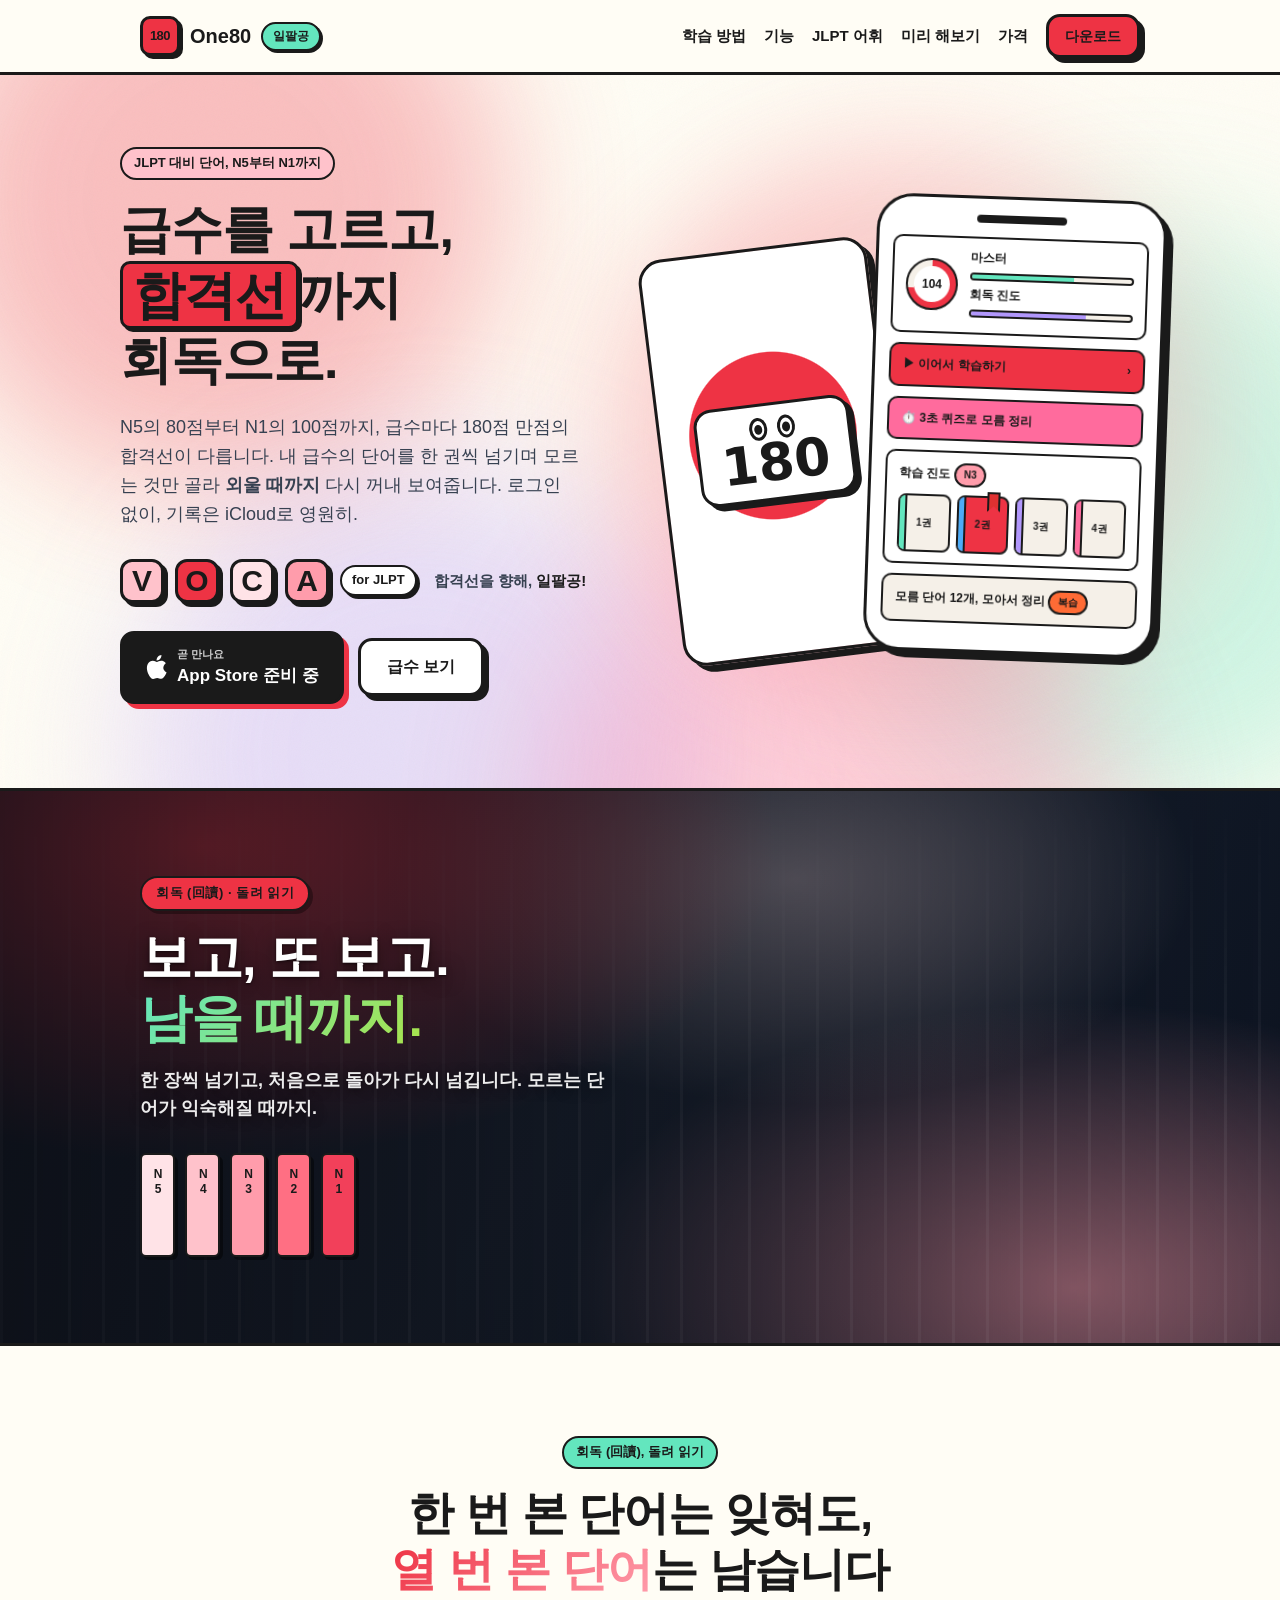
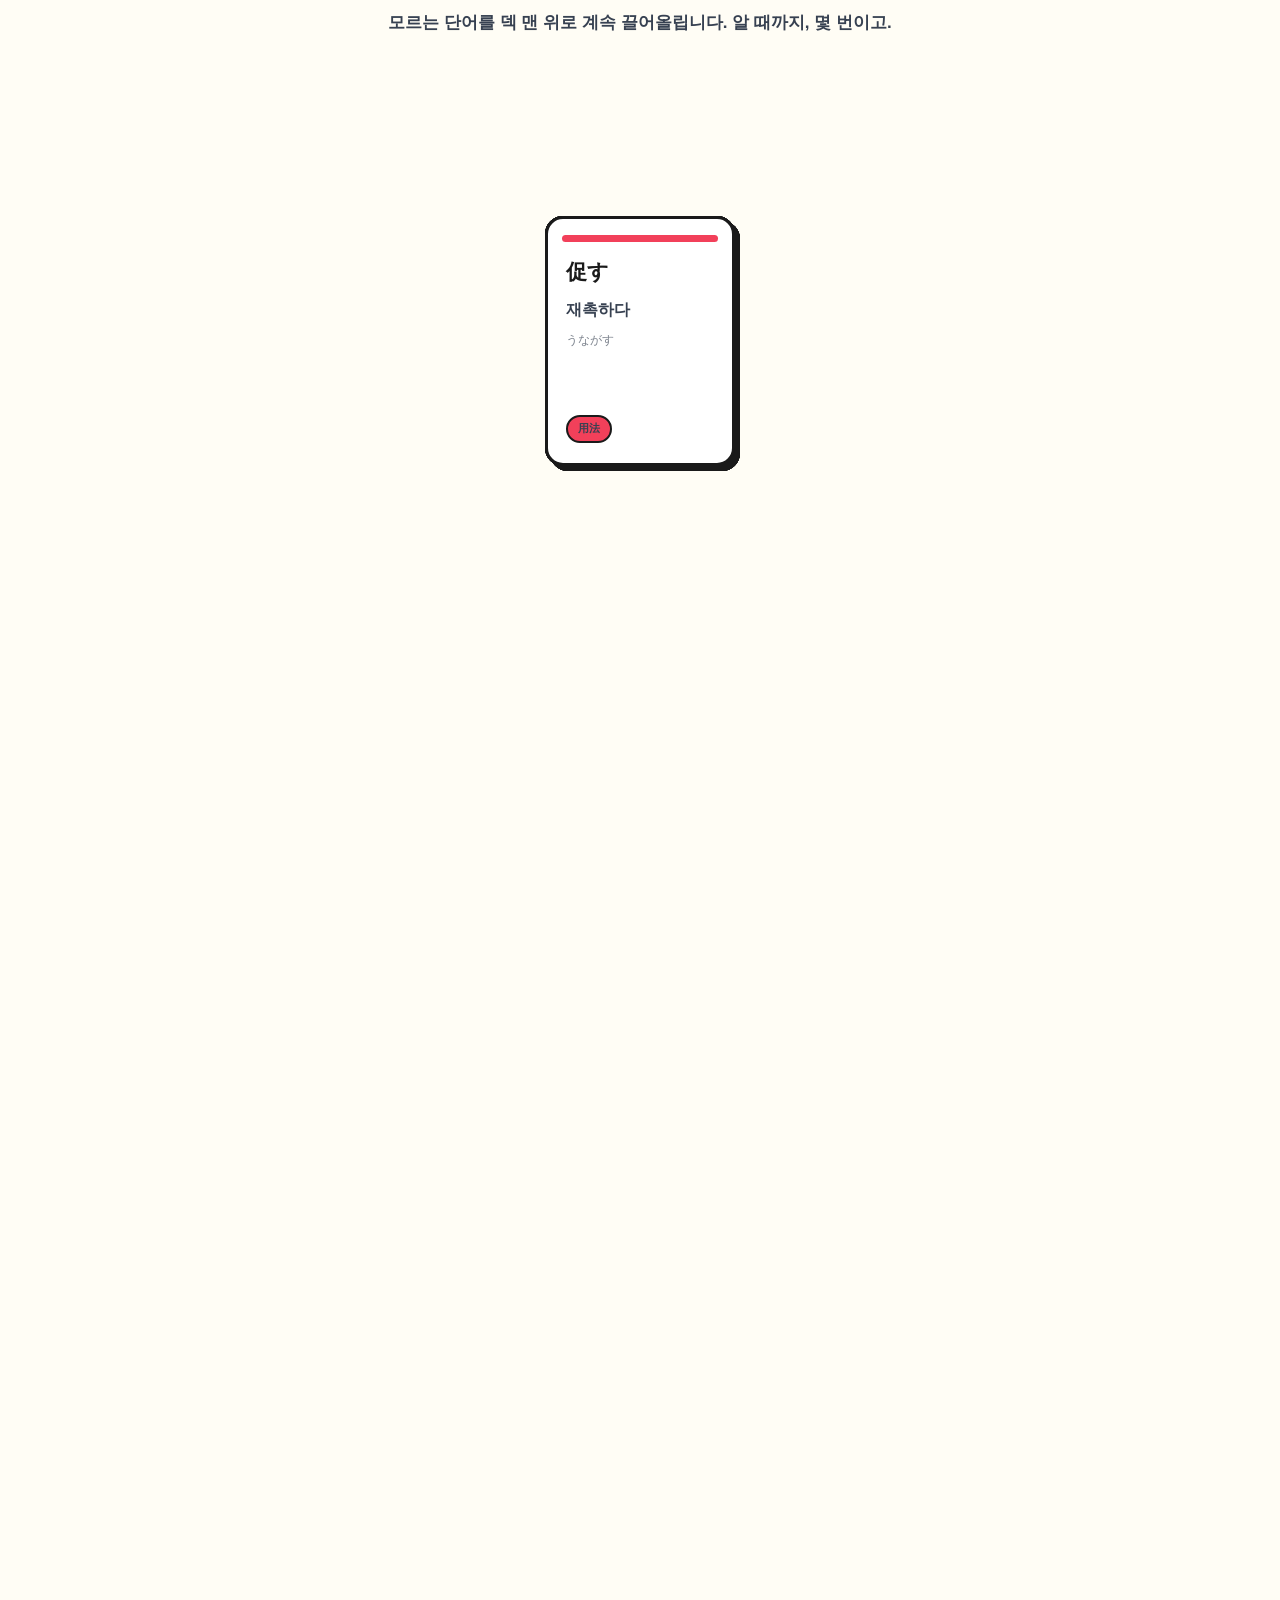
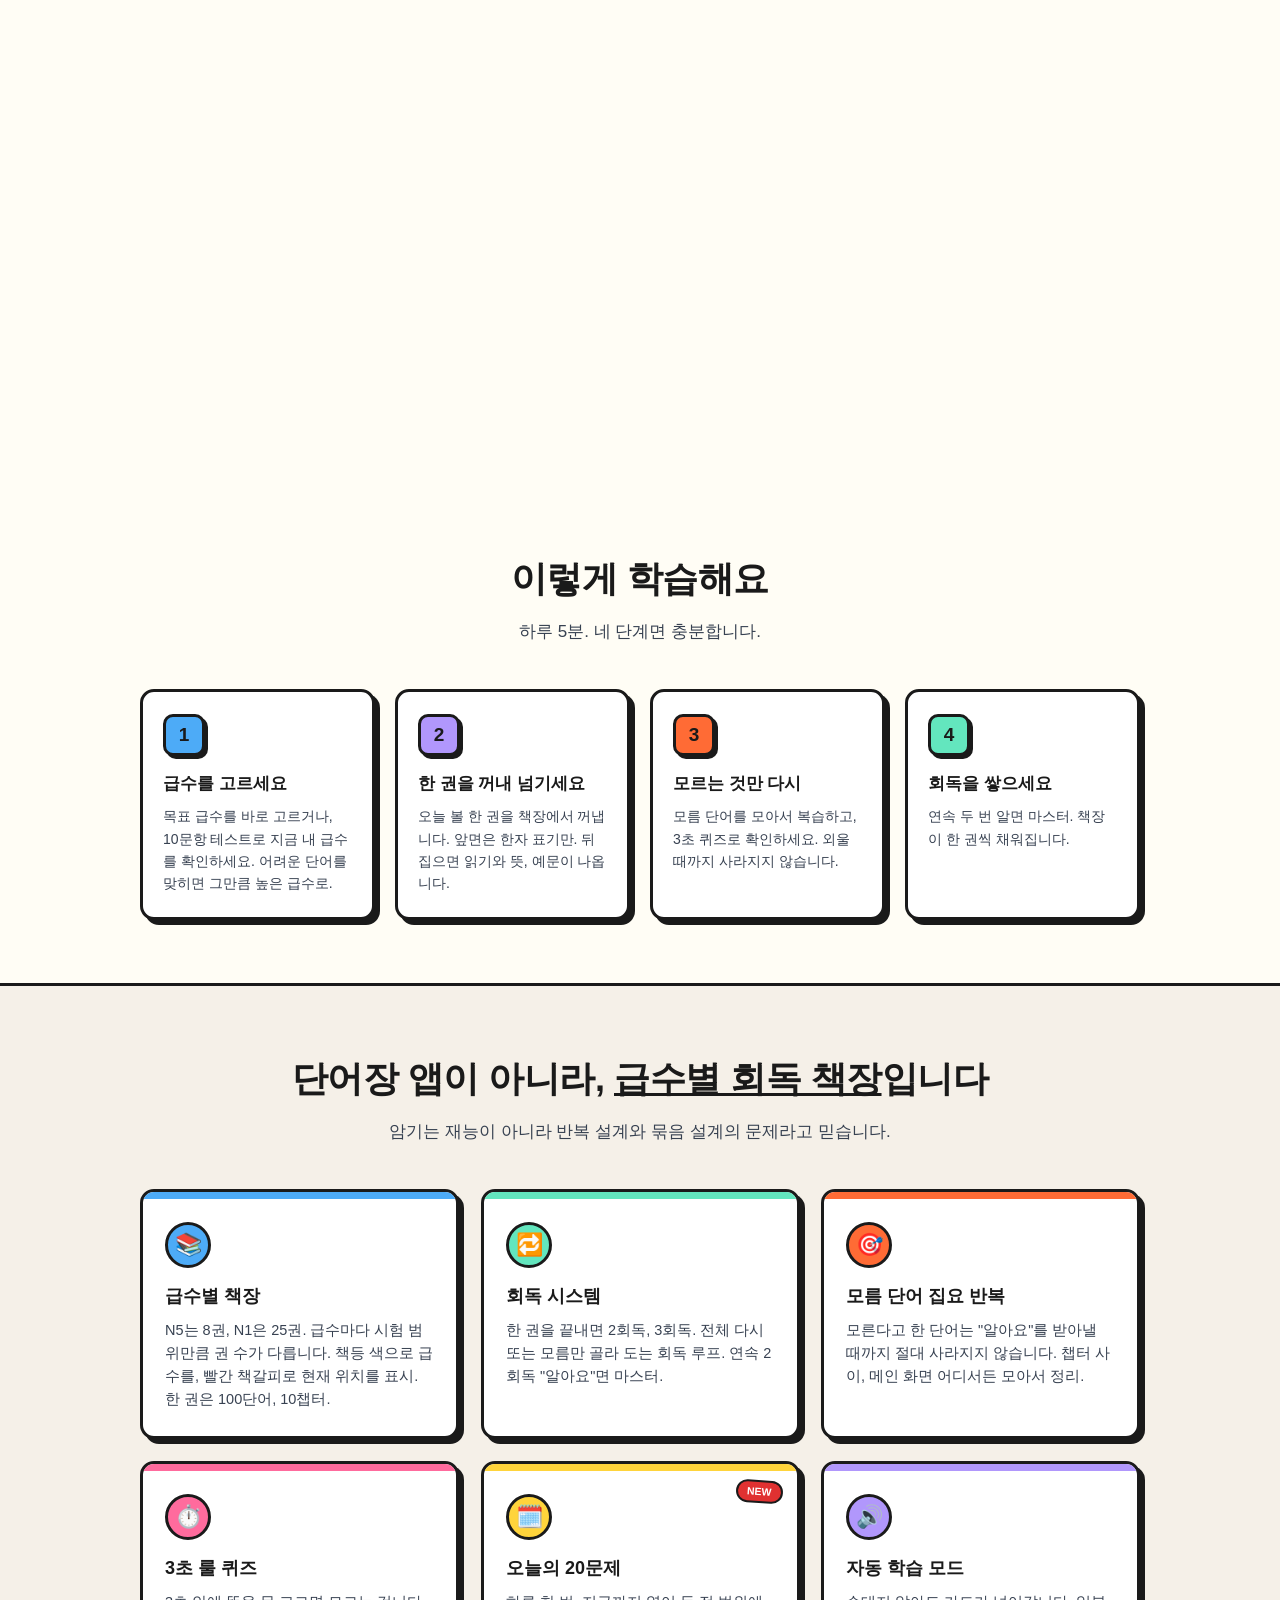
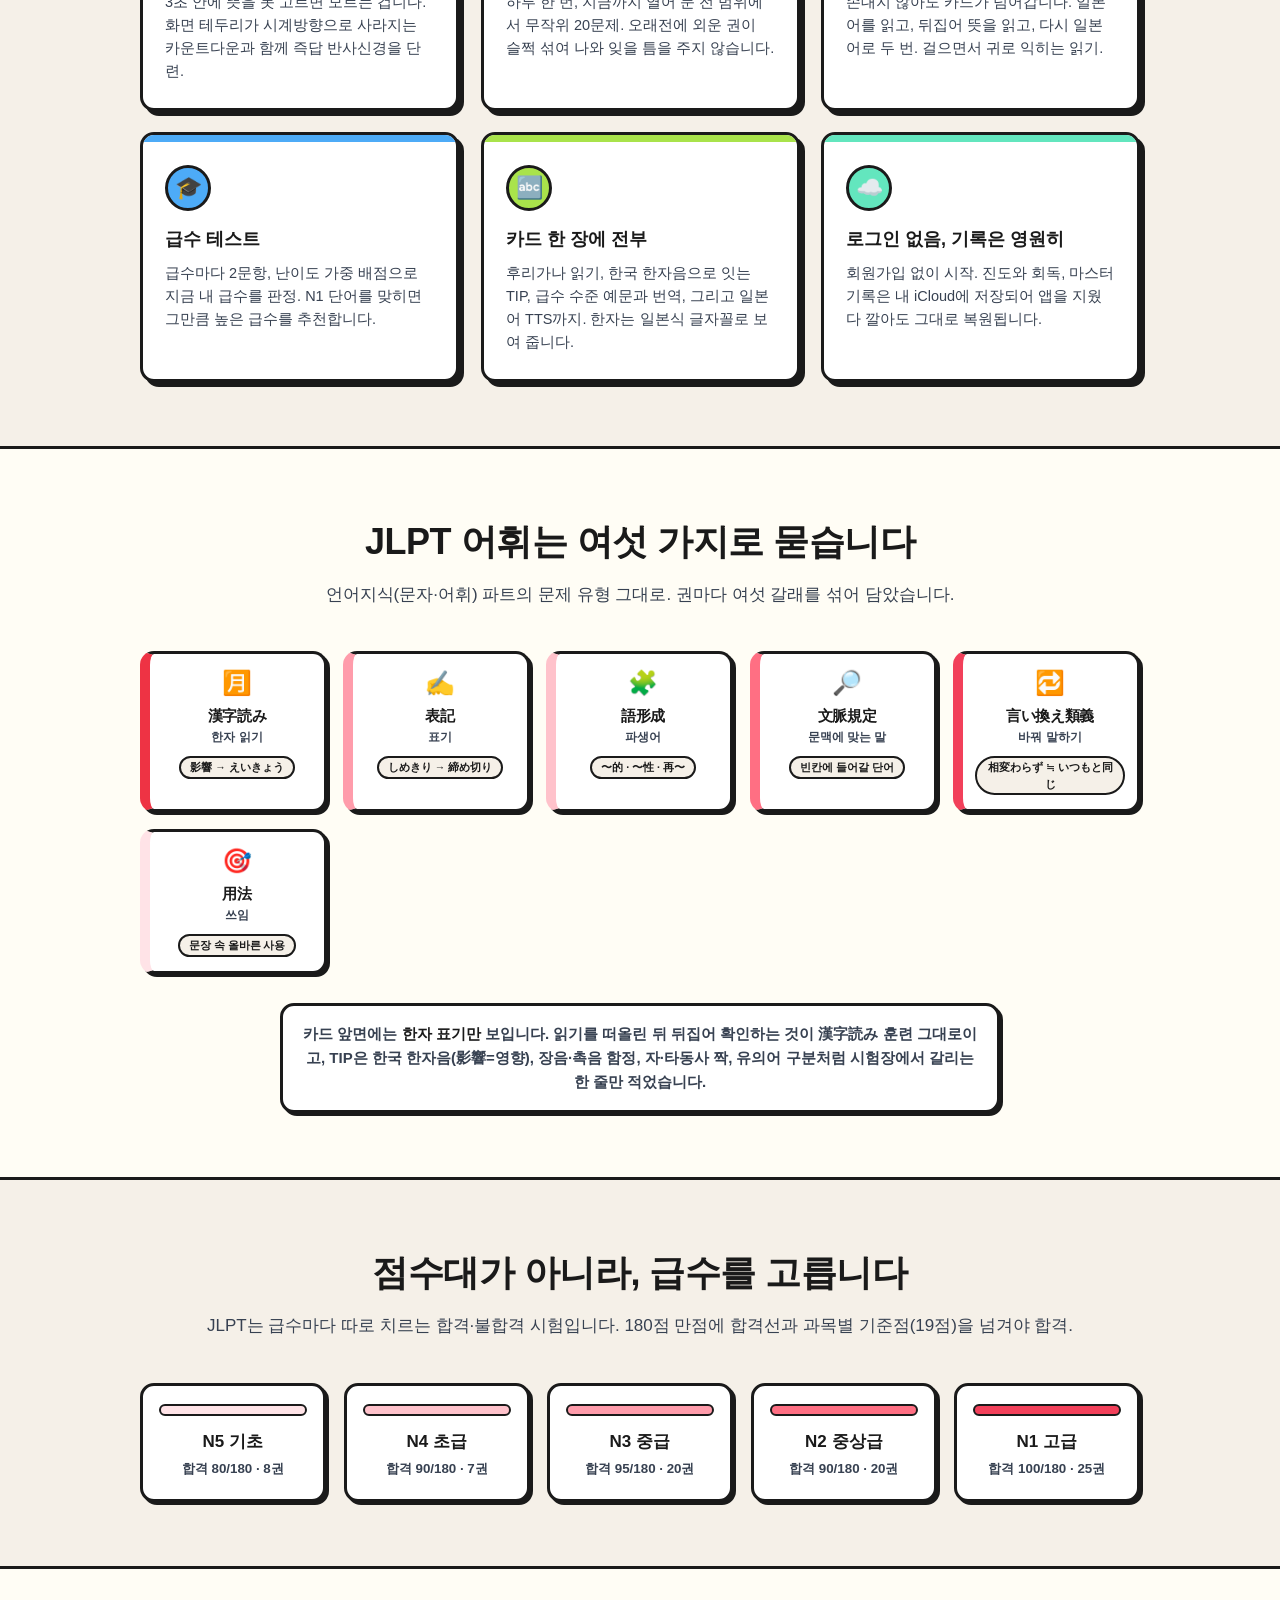
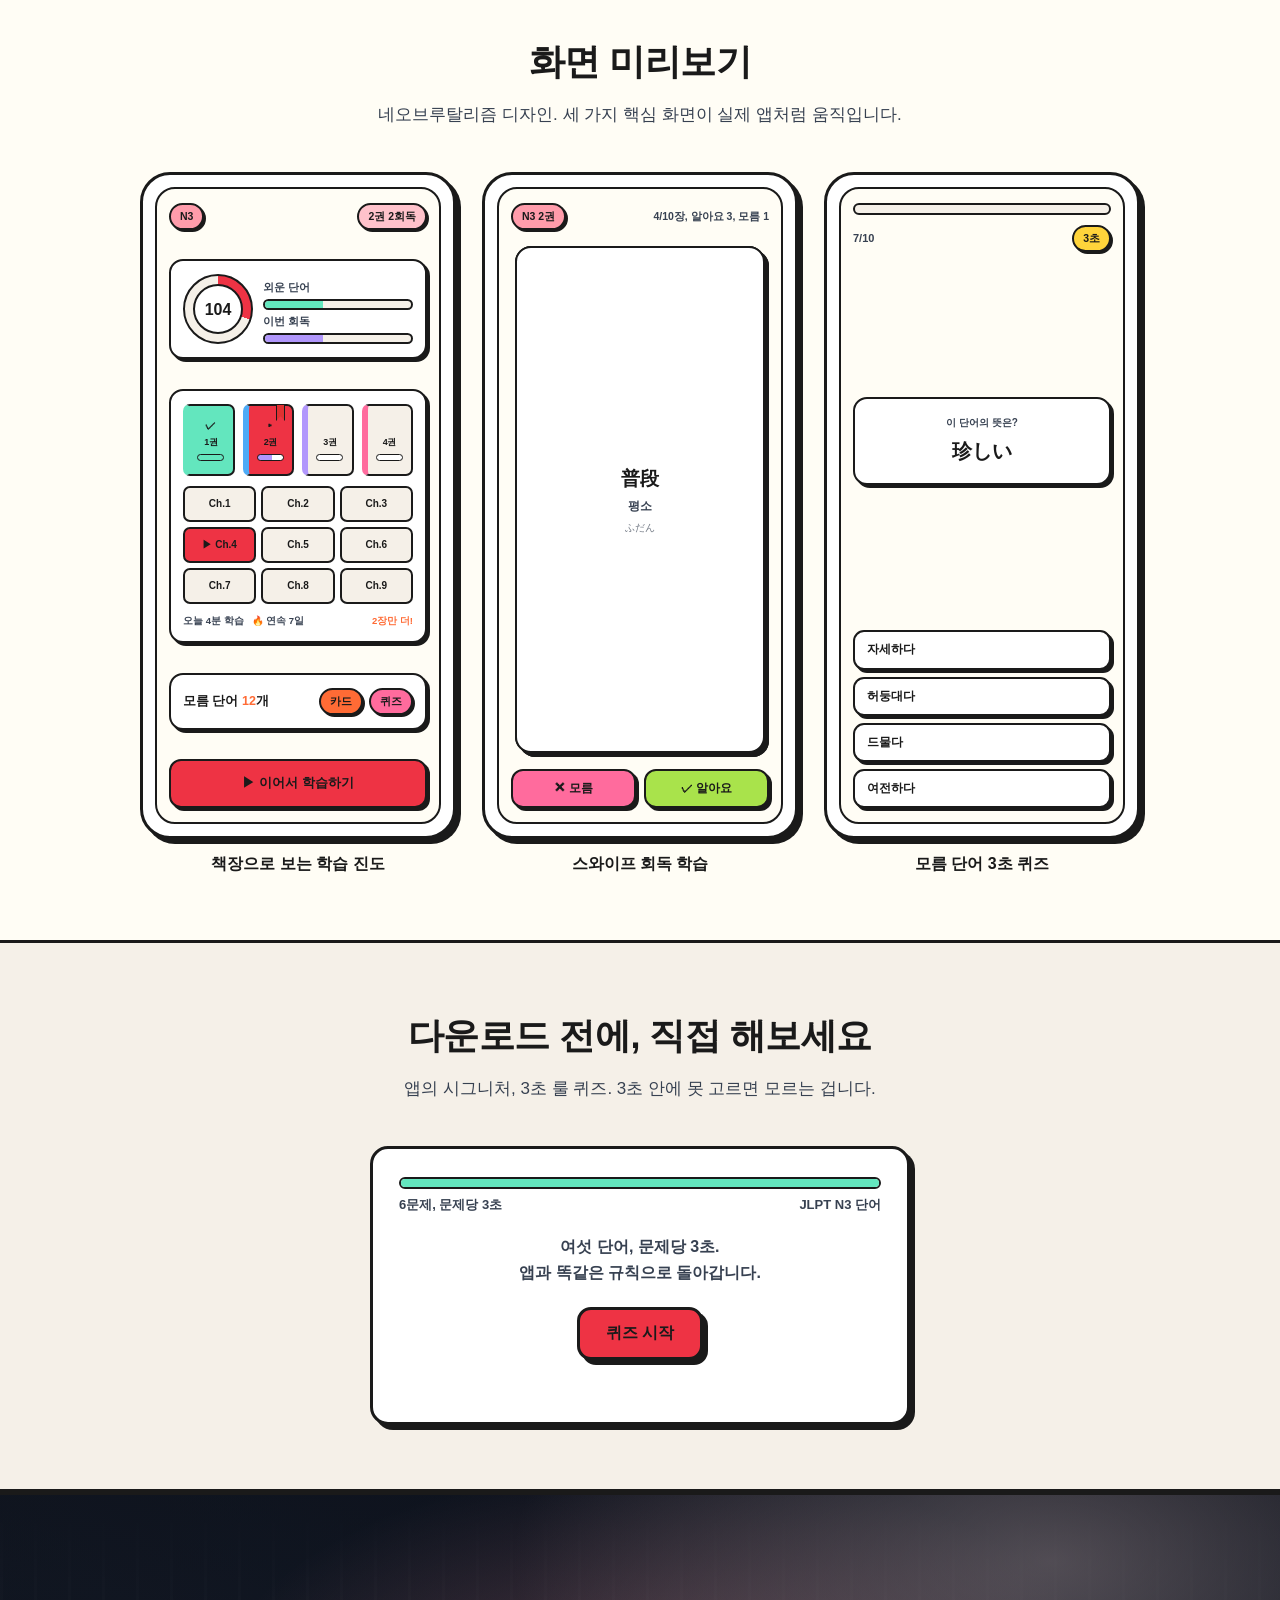
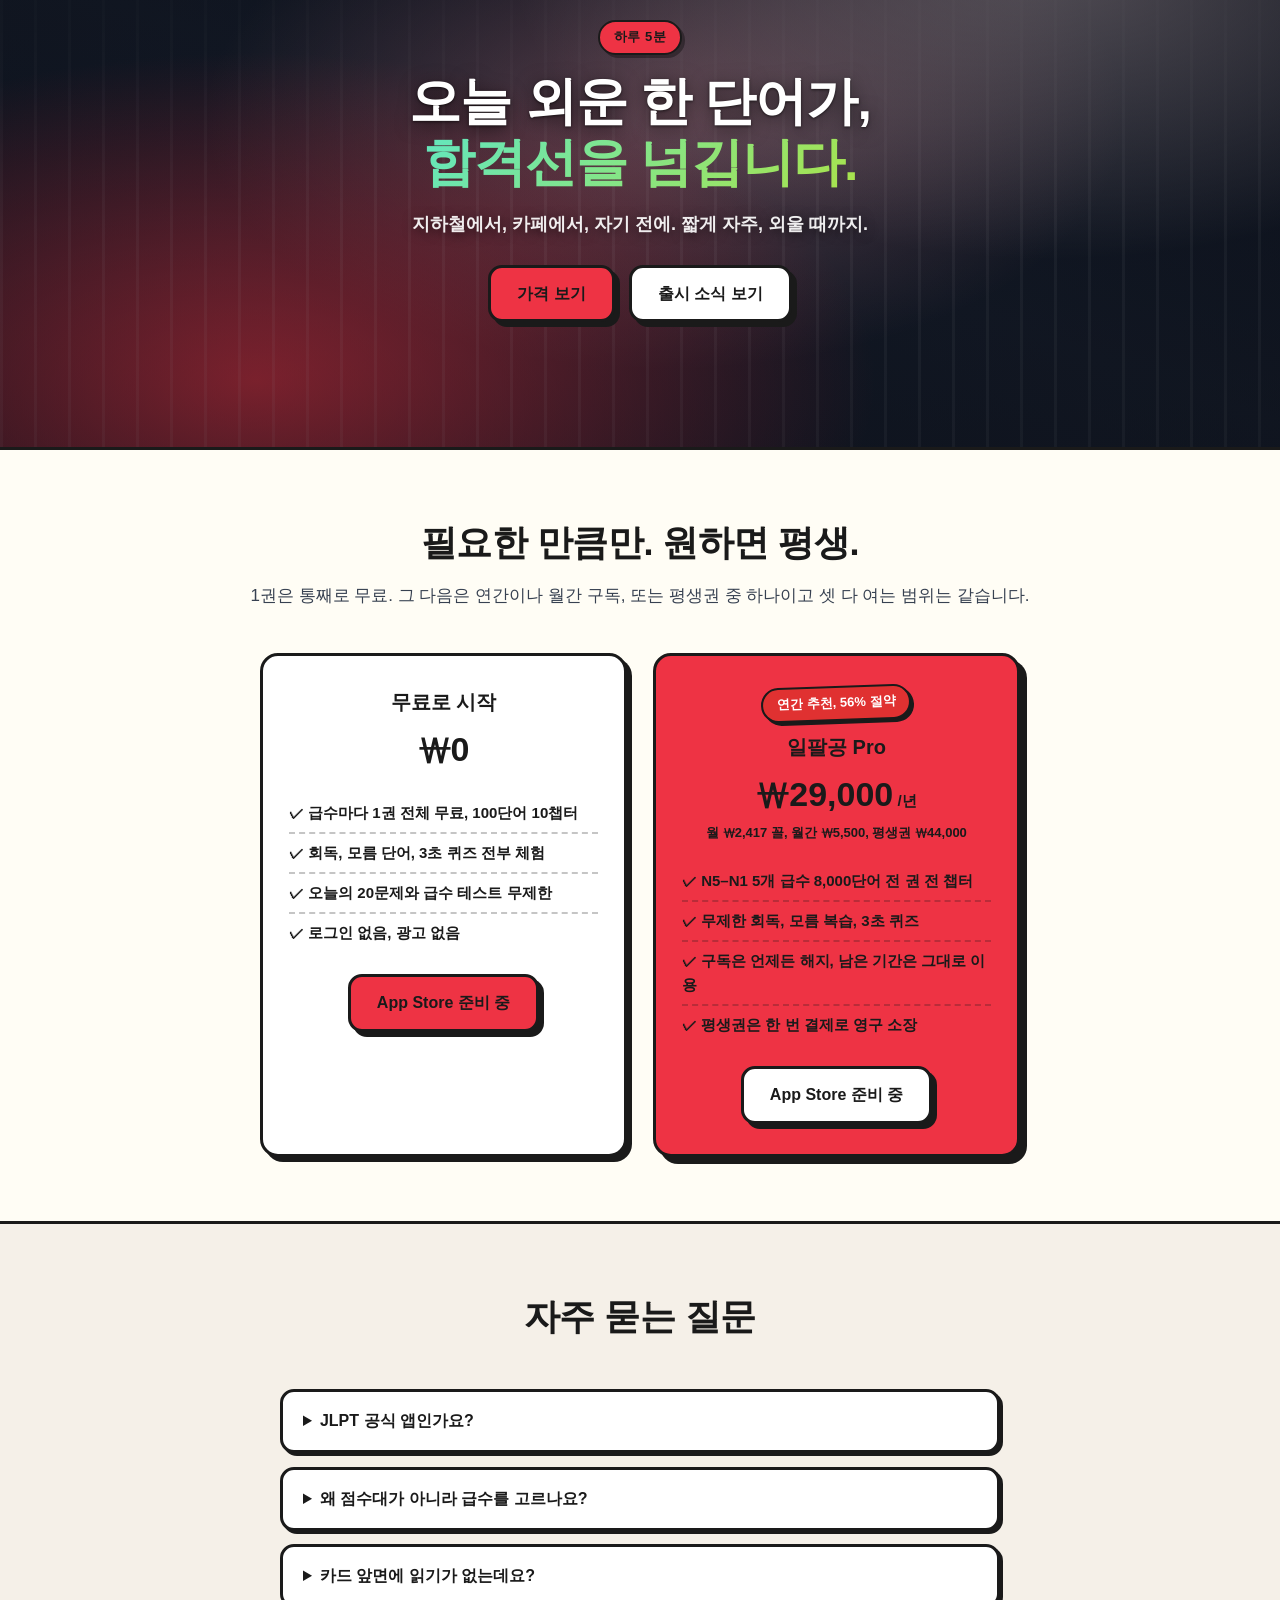
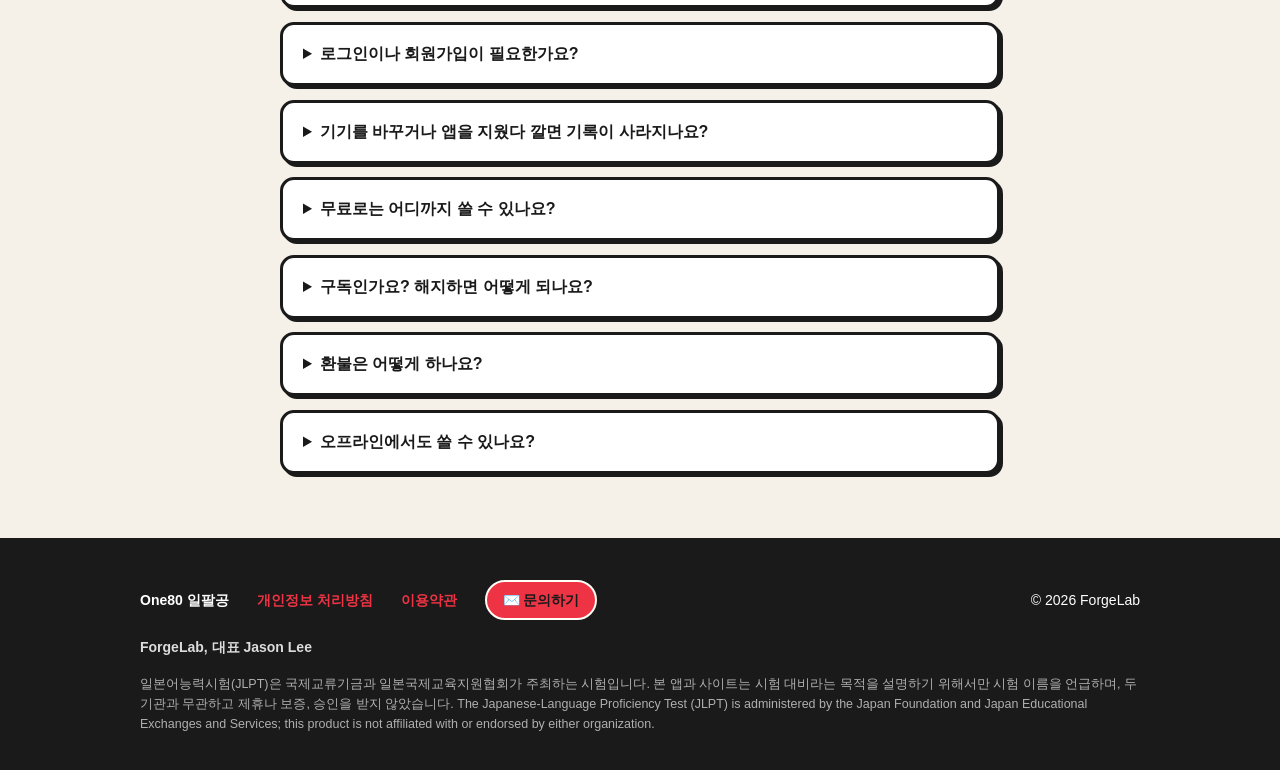
==== docs/index.html @ 7e5136dd "One80 (일팔공) content repo: JLPT N5-N1 track — config, curriculum, prompts, dummy units, site Five pas" ====
<!DOCTYPE html>
<html lang="ko">
<head>
<meta charset="UTF-8" />
<meta name="viewport" content="width=device-width, initial-scale=1.0" />
<title>One80 일팔공, 회독으로 끝내는 JLPT 단어</title>
<meta name="description" content="One80(일팔공)은 JLPT(일본어능력시험) 대비 단어 앱입니다. N5부터 N1까지 급수를 고르고, 급수마다 180점 만점의 합격선을 향해 모르는 단어만 외울 때까지 회독. 로그인 없이, 기록은 iCloud로." />
<meta property="og:title" content="One80 일팔공, 회독으로 끝내는 JLPT 단어" />
<meta property="og:description" content="JLPT N5–N1 급수별 단어 앱. 180점 만점, 합격선까지 모르는 단어만 외울 때까지 회독." />
<meta property="og:type" content="website" />
<meta property="og:url" content="https://jsonpassion.github.io/J180/" />
<link rel="canonical" href="https://jsonpassion.github.io/J180/" />
<link rel="icon" href="data:image/svg+xml,%3Csvg xmlns='http://www.w3.org/2000/svg' viewBox='0 0 64 64'%3E%3Crect x='4' y='4' width='56' height='56' rx='12' fill='%23FFFFFF' stroke='%231A1A1A' stroke-width='5'/%3E%3Ccircle cx='32' cy='32' r='16' fill='%23EE3344'/%3E%3C/svg%3E" />
<link rel="stylesheet" href="styles.css" />
</head>
<body>
<script>document.documentElement.classList.add('js');</script>

<!-- Soft drifting aurora + grain (atmosphere behind everything) -->
<div class="aurora" aria-hidden="true">
  <span class="blob b-blue"></span>
  <span class="blob b-mint"></span>
  <span class="blob b-lav"></span>
  <span class="blob b-pink"></span>
</div>
<div class="grain" aria-hidden="true"></div>

<!-- ======================= NAV ======================= -->
<nav class="nav">
  <div class="nav-inner">
    <a class="logo" href="#">
      <span class="logo-block">180</span> One80 <span class="logo-kr">일팔공</span>
    </a>
    <div class="nav-links">
      <a href="#how">학습 방법</a>
      <a href="#features">기능</a>
      <a href="#topics">JLPT 어휘</a>
      <a href="#demo">미리 해보기</a>
      <a href="#pricing">가격</a>
      <a class="nb-btn nav-cta" href="#download">다운로드</a>
    </div>
  </div>
</nav>

<!-- ======================= HERO ======================= -->
<header class="hero wrap" id="download">
  <div data-reveal="up">
    <span class="nb-tag" style="background: #FFC2CB; margin-bottom: 18px;">JLPT 대비 단어, N5부터 N1까지</span>
    <h1>급수를 고르고,<br /><span class="hl">합격선</span>까지<br />회독으로.</h1>
    <p class="sub">
      N5의 80점부터 N1의 100점까지, 급수마다 180점 만점의 합격선이 다릅니다.
      내 급수의 단어를 한 권씩 넘기며 모르는 것만 골라 <strong>외울 때까지</strong> 다시 꺼내 보여줍니다.
      로그인 없이, 기록은 iCloud로 영원히.
    </p>
    <div class="kr-brand" aria-label="VOCA for JLPT, 합격선을 향해 일팔공">
      <span class="kk" style="background: #FFC2CB;">V</span>
      <span class="kk" style="background: #EE3344;">O</span>
      <span class="kk" style="background: #FFE3E7;">C</span>
      <span class="kk" style="background: #FF9CAB;">A</span>
      <span class="kk-for">for JLPT</span>
      <span class="kr-brand-label">합격선을 향해, <strong>일팔공!</strong></span>
    </div>
    <div class="hero-ctas">
      <span class="store-badge soon" aria-label="App Store 출시 준비 중">
        <svg width="22" height="26" viewBox="0 0 22 26" fill="currentColor" aria-hidden="true"><path d="M18.3 13.8c0-3 2.5-4.5 2.6-4.6-1.4-2.1-3.6-2.4-4.4-2.4-1.9-.2-3.7 1.1-4.6 1.1-1 0-2.4-1.1-4-1.1-2 0-3.9 1.2-5 3-2.1 3.7-.5 9.1 1.5 12.1 1 1.5 2.2 3.1 3.8 3 1.5-.1 2.1-1 4-1s2.4 1 4 .9c1.7 0 2.7-1.5 3.7-3 1.2-1.7 1.6-3.4 1.7-3.5-.1 0-3.2-1.2-3.3-4.5zM15.2 4.8c.8-1 1.4-2.4 1.2-3.8-1.2.1-2.7.8-3.5 1.8-.8.9-1.5 2.3-1.3 3.7 1.4.1 2.8-.7 3.6-1.7z"/></svg>
        <span><small>곧 만나요</small><span class="big">App Store 준비 중</span></span>
      </span>
      <a class="nb-btn secondary" href="#levels">급수 보기</a>
    </div>
  </div>

  <!-- CSS-drawn app preview (출시 스크린샷 교체 전 임시 목업) -->
  <div class="hero-visual" data-reveal="zoom">
  <div class="glow" aria-hidden="true"></div>
  <div class="reel reel-slot" aria-hidden="true">
    <!-- 온보딩 영상 자리: assets/video/onboarding-loop.mp4 가 생기면 <video> 로 교체 -->
    <div class="slot-card"><b>180</b><span class="slot-eyes"><i></i><i></i></span></div>
  </div>
  <div class="phone" aria-hidden="true">
    <div class="notch"></div>
    <div class="mock-row score">
      <div class="mock-ring"><span>104</span></div>
      <div class="mock-bars">
        마스터 <div class="mock-bar"><i style="width:64%; background: var(--mint);"></i></div>
        회독 진도 <div class="mock-bar"><i style="width:72%; background: var(--lavender);"></i></div>
      </div>
    </div>
    <div class="mock-row mock-cta">▶ 이어서 학습하기 <span>›</span></div>
    <div class="mock-row" style="background: var(--pink);">⏱️ 3초 퀴즈로 모름 정리</div>
    <div class="mock-row">
      학습 진도 <span class="mock-chip" style="background: #FF9CAB;">N3</span>
      <div class="mock-books" style="margin-top:8px;">
        <div class="mock-book">1권</div>
        <div class="mock-book reading b2">2권</div>
        <div class="mock-book b3">3권</div>
        <div class="mock-book b4">4권</div>
      </div>
    </div>
    <div class="mock-row" style="background: var(--surface);">모름 단어 12개, 모아서 정리 <span class="mock-chip" style="background: var(--coral);">복습</span></div>
  </div>
  </div>
</header>

<!-- ======================= STATEMENT BAND 1 ======================= -->
<section class="cinema" id="film" aria-label="회독 브랜드 필름">
  <!-- 가로 필름 자리: assets/video/hero-fan.mp4 가 생기면 <video> 로 교체 -->
  <div class="cinema-art" aria-hidden="true"></div>
  <div class="scrim"></div>
  <div class="cinema-inner">
    <div class="cinema-copy">
      <span class="kicker">회독 (回讀) · 돌려 읽기</span>
      <h2>보고, 또 보고.<br /><span class="film-hl">남을 때까지.</span></h2>
      <p>한 장씩 넘기고, 처음으로 돌아가 다시 넘깁니다. 모르는 단어가 익숙해질 때까지.</p>
      <div class="spines" aria-hidden="true">
        <span class="spine" style="background: #FFE3E7;">N5</span>
        <span class="spine" style="background: #FFC2CB;">N4</span>
        <span class="spine" style="background: #FF9CAB;">N3</span>
        <span class="spine" style="background: #FF6F83;">N2</span>
        <span class="spine" style="background: #F2405A;">N1</span>
      </div>
    </div>
  </div>
</section>

<!-- ======================= STORY: scroll-linked card fan ======================= -->
<section class="fan" id="story">
  <div class="fan-inner">
    <div class="fan-copy">
      <span class="nb-tag" style="background: var(--mint);">회독 (回讀), 돌려 읽기</span>
      <h2>한 번 본 단어는 잊혀도,<br /><em>열 번 본 단어</em>는 남습니다</h2>
      <p>모르는 단어를 덱 맨 위로 계속 끌어올립니다. 알 때까지, 몇 번이고.</p>
    </div>
    <div class="fan-stage">
      <div class="fan-deck" id="fanDeck">
        <article class="fan-card" style="--a:-26deg; --x:-340px; --y:34px;">
          <div class="fc-strip" style="background: #FFE3E7;"></div>
          <b lang="ja">影響</b><span>영향</span><i lang="ja">えいきょう</i>
          <span class="fc-badge" style="background: #FFE3E7;">漢字読み</span>
        </article>
        <article class="fan-card" style="--a:-15deg; --x:-196px; --y:8px;">
          <div class="fc-strip" style="background: #FFC2CB;"></div>
          <b lang="ja">締め切り</b><span>마감</span><i lang="ja">しめきり</i>
          <span class="fc-badge" style="background: #FFC2CB;">表記</span>
        </article>
        <article class="fan-card" style="--a:-5deg; --x:-66px; --y:-6px;">
          <div class="fc-strip" style="background: #FF9CAB;"></div>
          <b lang="ja">相変わらず</b><span>여전히</span><i lang="ja">あいかわらず</i>
          <span class="fc-badge" style="background: #FF9CAB;">言い換え</span>
        </article>
        <article class="fan-card" style="--a:5deg; --x:66px; --y:-6px;">
          <div class="fc-strip" style="background: #FF6F83;"></div>
          <b lang="ja">壊れる</b><span>고장 나다</span><i lang="ja">こわれる</i>
          <span class="fc-badge" style="background: #FF6F83;">자·타동사</span>
        </article>
        <article class="fan-card" style="--a:15deg; --x:196px; --y:8px;">
          <div class="fc-strip" style="background: #FFC2CB;"></div>
          <b lang="ja">慌てる</b><span>허둥대다</span><i lang="ja">あわてる</i>
          <span class="fc-badge" style="background: #FFC2CB;">文脈規定</span>
        </article>
        <article class="fan-card" style="--a:26deg; --x:340px; --y:34px;">
          <div class="fc-strip" style="background: #F2405A;"></div>
          <b lang="ja">促す</b><span>재촉하다</span><i lang="ja">うながす</i>
          <span class="fc-badge" style="background: #F2405A;">用法</span>
        </article>
      </div>
    </div>
  </div>
</section>

<!-- ======================= HOW IT WORKS ======================= -->
<section id="how">
  <div class="wrap">
    <div class="sec-head">
      <h2>이렇게 학습해요</h2>
      <p>하루 5분. 네 단계면 충분합니다.</p>
    </div>
    <div class="steps">
      <div class="step">
        <div class="step-num" style="background: var(--blue);">1</div>
        <h3>급수를 고르세요</h3>
        <p>목표 급수를 바로 고르거나, 10문항 테스트로 지금 내 급수를 확인하세요. 어려운 단어를 맞히면 그만큼 높은 급수로.</p>
      </div>
      <div class="step">
        <div class="step-num" style="background: var(--lavender);">2</div>
        <h3>한 권을 꺼내 넘기세요</h3>
        <p>오늘 볼 한 권을 책장에서 꺼냅니다. 앞면은 한자 표기만. 뒤집으면 읽기와 뜻, 예문이 나옵니다.</p>
      </div>
      <div class="step">
        <div class="step-num" style="background: var(--coral);">3</div>
        <h3>모르는 것만 다시</h3>
        <p>모름 단어를 모아서 복습하고, 3초 퀴즈로 확인하세요. 외울 때까지 사라지지 않습니다.</p>
      </div>
      <div class="step">
        <div class="step-num" style="background: var(--mint);">4</div>
        <h3>회독을 쌓으세요</h3>
        <p>연속 두 번 알면 마스터. 책장이 한 권씩 채워집니다.</p>
      </div>
    </div>
  </div>
</section>

<!-- ======================= FEATURES ======================= -->
<section id="features" class="alt">
  <div class="wrap">
    <div class="sec-head">
      <h2>단어장 앱이 아니라, <u>급수별 회독 책장</u>입니다</h2>
      <p>암기는 재능이 아니라 반복 설계와 묶음 설계의 문제라고 믿습니다.</p>
    </div>
    <div class="grid">
      <div class="feature">
        <div class="strip" style="background: var(--blue);"></div>
        <div class="icon" style="background: var(--blue);">📚</div>
        <h3>급수별 책장</h3>
        <p>N5는 8권, N1은 25권. 급수마다 시험 범위만큼 권 수가 다릅니다. 책등 색으로 급수를, 빨간 책갈피로 현재 위치를 표시. 한 권은 100단어, 10챕터.</p>
      </div>
      <div class="feature">
        <div class="strip" style="background: var(--mint);"></div>
        <div class="icon" style="background: var(--mint);">🔁</div>
        <h3>회독 시스템</h3>
        <p>한 권을 끝내면 2회독, 3회독. 전체 다시 또는 모름만 골라 도는 회독 루프. 연속 2회독 "알아요"면 마스터.</p>
      </div>
      <div class="feature">
        <div class="strip" style="background: var(--coral);"></div>
        <div class="icon" style="background: var(--coral);">🎯</div>
        <h3>모름 단어 집요 반복</h3>
        <p>모른다고 한 단어는 "알아요"를 받아낼 때까지 절대 사라지지 않습니다. 챕터 사이, 메인 화면 어디서든 모아서 정리.</p>
      </div>
      <div class="feature">
        <div class="strip" style="background: var(--pink);"></div>
        <div class="icon" style="background: var(--pink);">⏱️</div>
        <h3>3초 룰 퀴즈</h3>
        <p>3초 안에 뜻을 못 고르면 모르는 겁니다. 화면 테두리가 시계방향으로 사라지는 카운트다운과 함께 즉답 반사신경을 단련.</p>
      </div>
      <div class="feature">
        <span class="new-flag">NEW</span>
        <div class="strip" style="background: var(--yellow);"></div>
        <div class="icon" style="background: var(--yellow);">🗓️</div>
        <h3>오늘의 20문제</h3>
        <p>하루 한 번, 지금까지 열어 둔 전 범위에서 무작위 20문제. 오래전에 외운 권이 슬쩍 섞여 나와 잊을 틈을 주지 않습니다.</p>
      </div>
      <div class="feature">
        <div class="strip" style="background: var(--lavender);"></div>
        <div class="icon" style="background: var(--lavender);">🔊</div>
        <h3>자동 학습 모드</h3>
        <p>손대지 않아도 카드가 넘어갑니다. 일본어를 읽고, 뒤집어 뜻을 읽고, 다시 일본어로 두 번. 걸으면서 귀로 익히는 읽기.</p>
      </div>
      <div class="feature">
        <div class="strip" style="background: var(--blue);"></div>
        <div class="icon" style="background: var(--blue);">🎓</div>
        <h3>급수 테스트</h3>
        <p>급수마다 2문항, 난이도 가중 배점으로 지금 내 급수를 판정. N1 단어를 맞히면 그만큼 높은 급수를 추천합니다.</p>
      </div>
      <div class="feature">
        <div class="strip" style="background: var(--lime);"></div>
        <div class="icon" style="background: var(--lime);">🔤</div>
        <h3>카드 한 장에 전부</h3>
        <p>후리가나 읽기, 한국 한자음으로 잇는 TIP, 급수 수준 예문과 번역, 그리고 일본어 TTS까지. 한자는 일본식 글자꼴로 보여 줍니다.</p>
      </div>
      <div class="feature">
        <div class="strip" style="background: var(--mint);"></div>
        <div class="icon" style="background: var(--mint);">☁️</div>
        <h3>로그인 없음, 기록은 영원히</h3>
        <p>회원가입 없이 시작. 진도와 회독, 마스터 기록은 내 iCloud에 저장되어 앱을 지웠다 깔아도 그대로 복원됩니다.</p>
      </div>
    </div>
  </div>
</section>

<!-- ======================= TOPIC SHELF ======================= -->
<section id="topics">
  <div class="wrap">
    <div class="sec-head">
      <h2>JLPT 어휘는 여섯 가지로 묻습니다</h2>
      <p>언어지식(문자·어휘) 파트의 문제 유형 그대로. 권마다 여섯 갈래를 섞어 담았습니다.</p>
    </div>
    <div class="topics">
      <div class="topic" style="border-left-color: #EE3344;"><div class="t-icon" aria-hidden="true">🈷️</div><h4>漢字読み</h4><small>한자 읽기</small><span class="t-count">影響 → えいきょう</span></div>
      <div class="topic" style="border-left-color: #FF9CAB;"><div class="t-icon" aria-hidden="true">✍️</div><h4>表記</h4><small>표기</small><span class="t-count">しめきり → 締め切り</span></div>
      <div class="topic" style="border-left-color: #FFC2CB;"><div class="t-icon" aria-hidden="true">🧩</div><h4>語形成</h4><small>파생어</small><span class="t-count">〜的 · 〜性 · 再〜</span></div>
      <div class="topic" style="border-left-color: #FF6F83;"><div class="t-icon" aria-hidden="true">🔎</div><h4>文脈規定</h4><small>문맥에 맞는 말</small><span class="t-count">빈칸에 들어갈 단어</span></div>
      <div class="topic" style="border-left-color: #F2405A;"><div class="t-icon" aria-hidden="true">🔁</div><h4>言い換え類義</h4><small>바꿔 말하기</small><span class="t-count">相変わらず ≒ いつもと同じ</span></div>
      <div class="topic" style="border-left-color: #FFE3E7;"><div class="t-icon" aria-hidden="true">🎯</div><h4>用法</h4><small>쓰임</small><span class="t-count">문장 속 올바른 사용</span></div>
    </div>
    <p class="topics-note">
      카드 앞면에는 <strong>한자 표기만</strong> 보입니다. 읽기를 떠올린 뒤 뒤집어 확인하는 것이 漢字読み 훈련 그대로이고,
      TIP은 한국 한자음(影響=영향), 장음·촉음 함정, 자·타동사 짝, 유의어 구분처럼 시험장에서 갈리는 한 줄만 적었습니다.
    </p>
  </div>
</section>

<!-- ======================= LEVELS ======================= -->
<section id="levels" class="alt">
  <div class="wrap">
    <div class="sec-head">
      <h2>점수대가 아니라, 급수를 고릅니다</h2>
      <p>JLPT는 급수마다 따로 치르는 합격·불합격 시험입니다. 180점 만점에 합격선과 과목별 기준점(19점)을 넘겨야 합격.</p>
    </div>
    <div class="levels levels-5">
      <div class="level"><div class="chip" style="background: #FFE3E7;"></div><h4>N5 기초</h4><small>합격 80/180 · 8권</small></div>
      <div class="level"><div class="chip" style="background: #FFC2CB;"></div><h4>N4 초급</h4><small>합격 90/180 · 7권</small></div>
      <div class="level"><div class="chip" style="background: #FF9CAB;"></div><h4>N3 중급</h4><small>합격 95/180 · 20권</small></div>
      <div class="level"><div class="chip" style="background: #FF6F83;"></div><h4>N2 중상급</h4><small>합격 90/180 · 20권</small></div>
      <div class="level"><div class="chip" style="background: #F2405A;"></div><h4>N1 고급</h4><small>합격 100/180 · 25권</small></div>
    </div>
  </div>
</section>

<!-- ======================= SCREENSHOTS ======================= -->
<section id="screens">
  <div class="wrap">
    <div class="sec-head">
      <h2>화면 미리보기</h2>
      <p>네오브루탈리즘 디자인. 세 가지 핵심 화면이 실제 앱처럼 움직입니다.</p>
    </div>
    <div class="shots">
      <div>
        <div class="shot-frame">
          <div class="shot-anim sa-dash" aria-label="대시보드 애니메이션 미리보기">
            <div class="sa-top">
              <span class="sa-pill" style="background: #FF9CAB;">N3</span>
              <span class="sa-pill" style="background: #FFC2CB;">2권 2회독</span>
            </div>
            <div class="sa-card">
              <div class="sa-ring"><i></i><span>104</span></div>
              <div class="sa-bars">
                <small>외운 단어</small>
                <div class="sa-bar"><i class="sa-fill-mint"></i></div>
                <small>이번 회독</small>
                <div class="sa-bar"><i class="sa-fill-blue"></i></div>
              </div>
            </div>
            <div class="sa-card">
              <div class="sa-shelf">
                <div class="sa-book sa-done" style="border-left-color: var(--mint);"><i>✓</i><span>1권</span></div>
                <div class="sa-book sa-reading" style="border-left-color: var(--blue);"><b></b><i>▸</i><span>2권</span></div>
                <div class="sa-book" style="border-left-color: var(--lavender);"><i></i><span>3권</span></div>
                <div class="sa-book" style="border-left-color: var(--pink);"><i></i><span>4권</span></div>
              </div>
              <div class="sa-grid">
                <span class="sa-cell sa-c1">Ch.1</span>
                <span class="sa-cell sa-c2">Ch.2</span>
                <span class="sa-cell sa-c3">Ch.3</span>
                <span class="sa-cell sa-cur">▶ Ch.4</span>
                <span class="sa-cell">Ch.5</span>
                <span class="sa-cell">Ch.6</span>
                <span class="sa-cell">Ch.7</span>
                <span class="sa-cell">Ch.8</span>
                <span class="sa-cell">Ch.9</span>
              </div>
              <div class="sa-stats">오늘 4분 학습<b>🔥 연속 7일</b><em>2장만 더!</em></div>
            </div>
            <div class="sa-card sa-weak">
              <span>모름 단어 <b>12</b>개</span>
              <span class="sa-pill" style="background: var(--coral);">카드</span>
              <span class="sa-pill" style="background: var(--pink);">퀴즈</span>
            </div>
            <div class="sa-cta">▶ 이어서 학습하기</div>
          </div>
        </div>
        <p class="shot-cap">책장으로 보는 학습 진도</p>
      </div>
      <div>
        <div class="shot-frame">
          <div class="shot-anim" aria-label="단어 카드 스와이프 애니메이션 미리보기">
            <div class="sa-top">
              <span class="sa-pill" style="background: #FF9CAB;">N3 2권</span>
              <span class="sa-count">4/10장, 알아요 3, 모름 1</span>
            </div>
            <div class="sa-stage">
              <div class="sa-word sa-back"></div>
              <div class="sa-word sa-cardB"><h4 lang="ja">解決</h4><p>해결</p><em lang="ja">かいけつ</em><div class="sa-tint sa-tint-coral">✕ 모름</div></div>
              <div class="sa-word sa-cardA"><h4 lang="ja">普段</h4><p>평소</p><em lang="ja">ふだん</em><div class="sa-tint sa-tint-mint">✓ 알아요</div></div>
            </div>
            <div class="sa-btns">
              <span class="sa-btn sa-no">✕ 모름</span>
              <span class="sa-btn sa-ok">✓ 알아요</span>
            </div>
          </div>
        </div>
        <p class="shot-cap">스와이프 회독 학습</p>
      </div>
      <div>
        <div class="shot-frame">
          <div class="shot-anim" aria-label="3초 퀴즈 애니메이션 미리보기">
            <div class="sa-qbar"><i></i></div>
            <div class="sa-qmeta"><span>7/10</span><span class="sa-pill" style="background: var(--yellow);">3초</span></div>
            <div class="sa-qword"><small>이 단어의 뜻은?</small><h4 lang="ja">珍しい</h4></div>
            <div class="sa-opts">
              <span class="sa-opt">자세하다</span>
              <span class="sa-opt">허둥대다</span>
              <span class="sa-opt sa-correct">드물다<b>✓</b></span>
              <span class="sa-opt">여전하다</span>
            </div>
          </div>
        </div>
        <p class="shot-cap">모름 단어 3초 퀴즈</p>
      </div>
    </div>
  </div>
</section>

<!-- ======================= LIVE DEMO (3초 퀴즈 맛보기) ======================= -->
<section id="demo" class="alt">
  <div class="wrap">
    <div class="sec-head">
      <h2>다운로드 전에, 직접 해보세요</h2>
      <p>앱의 시그니처, 3초 룰 퀴즈. 3초 안에 못 고르면 모르는 겁니다.</p>
    </div>
    <div class="demo-card">
      <div class="demo-timer" id="demoTimer"><i id="demoTimerFill"></i></div>
      <div class="demo-meta"><span id="demoCount">6문제, 문제당 3초</span><span id="demoTag">JLPT N3 단어</span></div>
      <div id="demoStage" class="demo-center">
        <p style="color: var(--body); font-weight: 700; margin: 18px 0 22px;">여섯 단어, 문제당 3초.<br />앱과 똑같은 규칙으로 돌아갑니다.</p>
        <button class="nb-btn" id="demoStart">퀴즈 시작</button>
      </div>
      <p class="demo-note" id="demoNote"></p>
    </div>
  </div>
</section>

<!-- ======================= STATEMENT BAND 2 ======================= -->
<section class="cinema center" id="closing" aria-label="지금 시작">
  <div class="cinema-art art-b" aria-hidden="true"></div>
  <div class="scrim"></div>
  <div class="cinema-inner">
    <div class="cinema-copy">
      <span class="kicker">하루 5분</span>
      <h2>오늘 외운 한 단어가,<br /><span class="film-hl">합격선을 넘깁니다.</span></h2>
      <p>지하철에서, 카페에서, 자기 전에. 짧게 자주, 외울 때까지.</p>
      <div class="cinema-ctas">
        <a class="nb-btn" href="#pricing">가격 보기</a>
        <a class="nb-btn secondary" href="#download">출시 소식 보기</a>
      </div>
    </div>
  </div>
</section>

<!-- ======================= PRICING ======================= -->
<section id="pricing">
  <div class="wrap">
    <div class="sec-head">
      <h2>필요한 만큼만. 원하면 평생.</h2>
      <p>1권은 통째로 무료. 그 다음은 연간이나 월간 구독, 또는 평생권 중 하나이고 셋 다 여는 범위는 같습니다.</p>
    </div>
    <div class="pricing">
      <div class="price-card">
        <h3>무료로 시작</h3>
        <div class="price">₩0</div>
        <ul>
          <li>급수마다 1권 전체 무료, 100단어 10챕터</li>
          <li>회독, 모름 단어, 3초 퀴즈 전부 체험</li>
          <li>오늘의 20문제와 급수 테스트 무제한</li>
          <li>로그인 없음, 광고 없음</li>
        </ul>
        <a class="nb-btn" href="#download" style="margin-top: 22px;">App Store 준비 중</a>
      </div>
      <div class="price-card hot">
        <span class="sale-badge">연간 추천, 56% 절약</span>
        <h3>일팔공 Pro</h3>
        <div class="price">₩29,000<span style="font-size:0.45em; font-weight:800;"> /년</span></div>
        <div class="price-note">월 ₩2,417 꼴, 월간 ₩5,500, 평생권 ₩44,000</div>
        <ul>
          <li>N5–N1 5개 급수 8,000단어 전 권 전 챕터</li>
          <li>무제한 회독, 모름 복습, 3초 퀴즈</li>
          <li>구독은 언제든 해지, 남은 기간은 그대로 이용</li>
          <li>평생권은 한 번 결제로 영구 소장</li>
        </ul>
        <a class="nb-btn secondary" href="#download" style="margin-top: 22px;">App Store 준비 중</a>
      </div>
    </div>
  </div>
</section>

<!-- ======================= FAQ ======================= -->
<section class="alt">
  <div class="wrap">
    <div class="sec-head"><h2>자주 묻는 질문</h2></div>
    <div class="faq">
      <details>
        <summary>JLPT 공식 앱인가요?</summary>
        <p>아니요. 일팔공(One80)은 ForgeLab이 독립적으로 개발한 학습 도구로, 일본어능력시험을 주최하는 국제교류기금 및 일본국제교육지원협회와 아무런 제휴나 보증 관계가 없습니다. 시험 이름은 "시험 대비"라는 목적을 설명하기 위해서만 언급합니다. 모든 학습 콘텐츠는 자체 제작이며 실제 기출문제를 포함하지 않습니다.</p>
      </details>
      <details>
        <summary>왜 점수대가 아니라 급수를 고르나요?</summary>
        <p>JLPT는 토익처럼 하나의 점수로 수준을 매기는 시험이 아니라, N5부터 N1까지 급수마다 따로 응시해 합격·불합격을 받는 시험입니다. 그래서 앱도 목표 급수를 고르면 그 급수의 단어책과 180점 만점 합격선을 기준으로 진도와 예상 득점을 보여 줍니다. 급수는 언제든 바꿀 수 있고 급수별 진도는 따로 저장됩니다.</p>
      </details>
      <details>
        <summary>카드 앞면에 읽기가 없는데요?</summary>
        <p>일부러 가렸습니다. 漢字読み(한자 읽기) 문제는 한자만 보고 읽기를 떠올려야 하니까요. 앞면에서 읽기와 뜻을 떠올린 뒤 뒤집으면 표기, 읽기, 뜻, TIP, 예문이 한 번에 나옵니다.</p>
      </details>
      <details>
        <summary>로그인이나 회원가입이 필요한가요?</summary>
        <p>아니요. 계정 없이 바로 시작합니다. 학습 기록은 사용자 본인의 iCloud에 저장되고, 구매는 Apple ID가 처리합니다. 개발자 서버에는 아무것도 저장되지 않습니다.</p>
      </details>
      <details>
        <summary>기기를 바꾸거나 앱을 지웠다 깔면 기록이 사라지나요?</summary>
        <p>사라지지 않습니다. 진도, 회독 수, 마스터 단어, 스트릭이 iCloud로 자동 백업되어 같은 Apple 계정이면 그대로 복원됩니다. 이용권도 "구매 복원" 한 번이면 됩니다.</p>
      </details>
      <details>
        <summary>무료로는 어디까지 쓸 수 있나요?</summary>
        <p>급수마다 <strong>1권 전체(10챕터, 100단어)</strong>를 무료로 끝까지 학습할 수 있습니다. 회독, 모름 단어 복습, 3초 퀴즈, 오늘의 20문제, 급수 테스트까지 모든 기능이 제한 없이 동작합니다. 2권부터는 이용권이 필요하며 연간 ₩29,000, 월간 ₩5,500 구독 또는 평생권 ₩44,000 중 하나를 고르면 됩니다. 여는 범위는 셋 다 같습니다.</p>
      </details>
      <details>
        <summary>구독인가요? 해지하면 어떻게 되나요?</summary>
        <p>연간과 월간은 자동 갱신 구독이고, 평생권은 한 번만 결제합니다. 구독은 iOS 설정에서 Apple 계정, 구독 순서로 들어가 언제든 해지할 수 있고, 해지해도 이미 결제한 기간이 끝날 때까지는 그대로 이용됩니다. 무료 체험은 따로 없지만 1권 100단어를 끝까지 무료로 써 보고 결정하면 됩니다.</p>
      </details>
      <details>
        <summary>환불은 어떻게 하나요?</summary>
        <p>Apple App Store 환불 정책을 따릅니다. <a href="https://reportaproblem.apple.com">reportaproblem.apple.com</a>에서 요청할 수 있습니다.</p>
      </details>
      <details>
        <summary>오프라인에서도 쓸 수 있나요?</summary>
        <p>네. 콘텐츠는 기기에 캐시되므로 한 번 다운로드된 이후에는 오프라인에서도 학습할 수 있습니다.</p>
      </details>
    </div>
  </div>
</section>

<!-- ======================= FOOTER ======================= -->
<footer>
  <div class="wrap">
    <span style="font-weight: 900;">One80 일팔공</span>
    <a href="privacy.html">개인정보 처리방침</a>
    <a href="terms.html">이용약관</a>
    <a class="contact-btn" href="mailto:forgelab.aitech@gmail.com?subject=%5BOne80%5D%20%EB%AC%B8%EC%9D%98">✉️ 문의하기</a>
    <span style="margin-left:auto;">© 2026 ForgeLab</span>
    <span class="biz">ForgeLab, 대표 Jason Lee</span>
    <span class="ets">일본어능력시험(JLPT)은 국제교류기금과 일본국제교육지원협회가 주최하는 시험입니다. 본 앱과 사이트는 시험 대비라는 목적을 설명하기 위해서만 시험 이름을 언급하며, 두 기관과 무관하고 제휴나 보증, 승인을 받지 않았습니다. The Japanese-Language Proficiency Test (JLPT) is administered by the Japan Foundation and Japan Educational Exchanges and Services; this product is not affiliated with or endorsed by either organization.</span>
  </div>
</footer>

<script>
/* ---------- Scroll spy: highlight the nav link of the section in view ---------- */
(function () {
  var links = Array.prototype.slice.call(document.querySelectorAll('.nav-links a[href^="#"]'));
  var byId = {};
  links.forEach(function (a) { byId[a.getAttribute('href').slice(1)] = a; });

  var targets = Object.keys(byId)
    .map(function (id) { return document.getElementById(id); })
    .filter(Boolean);

  var observer = new IntersectionObserver(function (entries) {
    entries.forEach(function (entry) {
      if (!entry.isIntersecting) return;
      links.forEach(function (a) { a.classList.remove('active'); });
      var link = byId[entry.target.id];
      if (link) link.classList.add('active');
    });
  }, { rootMargin: '-40% 0px -55% 0px' });

  targets.forEach(function (t) { observer.observe(t); });
})();

/* ---------- Scroll reveals: tag groups, animate them in on enter ---------- */
(function () {
  if (!('IntersectionObserver' in window)) return;

  // Assign reveal variant + stagger index without touching the HTML.
  function tag(sel, variant, perRow) {
    var els = Array.prototype.slice.call(document.querySelectorAll(sel));
    els.forEach(function (el, i) {
      el.classList.add('reveal');
      var v = typeof variant === 'function' ? variant(i) : variant;
      el.classList.add(v);
      el.style.setProperty('--i', perRow ? (i % perRow) : i);
    });
    return els;
  }

  var groups = [].concat(
    tag('.sec-head', 'r-up'),
    tag('.step', 'r-up', 4),
    // features deal in from alternating sides, like a hand of cards
    tag('.feature', function (i) { return i % 2 ? 'r-right' : 'r-left'; }, 3),
    tag('.topic', 'r-up', 5),
    tag('.level', 'r-up', 4),
    tag('.shots > div', 'r-up', 3),
    tag('.price-card', 'r-up', 2),
    tag('.faq details', 'r-up', 1)
  );

  var io = new IntersectionObserver(function (entries) {
    entries.forEach(function (e) {
      if (e.isIntersecting) { e.target.classList.add('in'); io.unobserve(e.target); }
    });
  }, { rootMargin: '0px 0px -12% 0px', threshold: 0.15 });

  groups.forEach(function (el) { io.observe(el); });
})();

/* ---------- Play the film only while it is on screen ---------- */
(function () {
  var vids = Array.prototype.slice.call(document.querySelectorAll('.cinema video, .reel video'));
  if (!vids.length) return;
  var reduce = window.matchMedia('(prefers-reduced-motion: reduce)').matches;
  if (reduce) { vids.forEach(function (v) { v.pause(); v.removeAttribute('autoplay'); }); return; }
  if (!('IntersectionObserver' in window)) return;
  var io = new IntersectionObserver(function (entries) {
    entries.forEach(function (e) {
      var v = e.target;
      if (e.isIntersecting) { var p = v.play(); if (p && p.catch) p.catch(function () {}); }
      else { v.pause(); }
    });
  }, { threshold: 0.2 });
  vids.forEach(function (v) { io.observe(v); });
})();

/* ---------- Signature: scroll-linked card fan ---------- */
(function () {
  var section = document.getElementById('story');
  var deck = document.getElementById('fanDeck');
  if (!section || !deck) return;
  if (window.matchMedia('(prefers-reduced-motion: reduce)').matches) return;

  var ticking = false;
  function update() {
    ticking = false;
    var rect = section.getBoundingClientRect();
    var vh = window.innerHeight;
    // 0 while the sticky stage first pins, 1 as the track scrolls past.
    var travel = rect.height - vh;
    var p = travel > 0 ? (-rect.top) / travel : 0;
    p = Math.max(0, Math.min(1, p));
    // ease so the spread feels like it "settles" open
    var eased = 1 - Math.pow(1 - p, 2);
    deck.style.setProperty('--p', eased.toFixed(4));
  }
  function onScroll() {
    if (!ticking) { ticking = true; requestAnimationFrame(update); }
  }
  window.addEventListener('scroll', onScroll, { passive: true });
  window.addEventListener('resize', onScroll);
  update();
})();

/* ---------- 3초 퀴즈 맛보기 (앱의 WordQuizView와 같은 규칙) ---------- */
(function () {
  var QUESTIONS = [
    { w: '影響',   o: ['영향', '해결', '비교', '협력'], a: 0 },
    { w: '締め切り', o: ['담당', '마감', '모집', '확인'], a: 1 },
    { w: '慌てる', o: ['망설이다', '줄다', '허둥대다', '늘다'], a: 2 },
    { w: '普段',   o: ['효과', '평소', '기대', '상태'], a: 1 },
    { w: '珍しい', o: ['자세하다', '드물다', '새롭다', '비싸다'], a: 1 },
    { w: '努力',   o: ['노력', '영향', '비교', '협력'], a: 0 }
  ];
  var LIMIT = 3000, REVEAL = 900;

  var stage = document.getElementById('demoStage');
  var timer = document.getElementById('demoTimer');
  var fill = document.getElementById('demoTimerFill');
  var count = document.getElementById('demoCount');
  var note = document.getElementById('demoNote');
  var idx = 0, score = 0, timers = [];

  document.getElementById('demoStart').addEventListener('click', start);

  function clearTimers() { timers.forEach(clearTimeout); timers = []; }

  function start() {
    idx = 0; score = 0;
    note.textContent = '';
    show();
  }

  function resetBar() {
    timer.classList.remove('warn', 'hot');
    fill.style.transition = 'none';
    fill.style.width = '100%';
    void fill.offsetWidth; /* reflow, restarts the transition */
    fill.style.transition = 'width ' + LIMIT + 'ms linear';
    fill.style.width = '0%';
  }

  function show() {
    clearTimers();
    var q = QUESTIONS[idx];
    count.textContent = (idx + 1) + ' / ' + QUESTIONS.length;
    note.textContent = '';
    stage.classList.remove('demo-center');
    stage.innerHTML = '<div class="demo-word">' + q.w + '</div>' +
      q.o.map(function (opt, i) {
        return '<button class="demo-opt" data-i="' + i + '">' + opt + '</button>';
      }).join('');
    stage.querySelectorAll('.demo-opt').forEach(function (btn) {
      btn.addEventListener('click', function () { answer(parseInt(btn.dataset.i, 10)); });
    });
    resetBar();
    timers.push(setTimeout(function () { timer.classList.add('warn'); }, LIMIT / 3));
    timers.push(setTimeout(function () { timer.classList.add('hot'); }, LIMIT * 2 / 3));
    timers.push(setTimeout(timeUp, LIMIT));
  }

  function freezeBar() {
    var w = getComputedStyle(fill).width;
    fill.style.transition = 'none';
    fill.style.width = w;
  }

  function reveal(picked) {
    clearTimers();
    freezeBar();
    var q = QUESTIONS[idx];
    stage.querySelectorAll('.demo-opt').forEach(function (btn, i) {
      btn.disabled = true;
      if (i === q.a) btn.classList.add('correct');
      else if (i === picked) btn.classList.add('wrong');
    });
  }

  function answer(i) {
    var q = QUESTIONS[idx];
    reveal(i);
    if (i === q.a) { score++; note.textContent = '정답! 앱에서는 "알아요"로 기록됩니다.'; }
    else { note.textContent = '오답. 앱에서는 모름 단어로 남아 다시 만나게 됩니다.'; }
    timers.push(setTimeout(next, REVEAL));
  }

  function timeUp() {
    reveal(-1);
    note.textContent = '⏰ 시간 초과! 3초 안에 못 고르면 모르는 겁니다.';
    timers.push(setTimeout(next, REVEAL + 200));
  }

  function next() {
    idx++;
    if (idx < QUESTIONS.length) { show(); return; }
    finish();
  }

  function finish() {
    clearTimers();
    fill.style.transition = 'none';
    fill.style.width = '100%';
    timer.classList.remove('warn', 'hot');
    count.textContent = '완료';
    stage.classList.add('demo-center');
    var msg = score === QUESTIONS.length
      ? '완벽해요. 고급 레벨에서 기다릴게요.'
      : '틀린 ' + (QUESTIONS.length - score) + '개, 앱에서는 외울 때까지 다시 만납니다.';
    stage.innerHTML =
      '<div class="demo-score">' + score + ' / ' + QUESTIONS.length + '</div>' +
      '<p style="color: var(--body); font-weight: 700; margin-bottom: 20px;">' + msg + '</p>' +
      '<div style="display: flex; gap: 14px; justify-content: center; flex-wrap: wrap;">' +
        '<button class="nb-btn" id="demoRetry">다시 도전</button>' +
        '<a class="nb-btn mint" href="#levels">급수 보기</a>' +
      '</div>';
    note.textContent = '';
    document.getElementById('demoRetry').addEventListener('click', start);
  }
})();
</script>

</body>
</html>
---- docs/styles.css ----
/* ============================================================
   T600 promo site — Neobrutalism, tokens mirrored from the app
   (NBTheme.swift: colors, 3px borders, hard offset shadows)
   Brand accent is hinomaru red (--brand) with sakura pink support (--brand-2);
   the raw palette variables stay identical across sister apps.
   ============================================================ */

:root {
  /* Backgrounds */
  --page-bg: #FFFDF5;
  --card-bg: #FFFFFF;
  --surface: #F5F0E8;

  /* Accents (Assets.xcassets nb.* colors) */
  --yellow:   #FFD43B;
  --pink:     #FF6B9D;
  --blue:     #4DABF7;
  --coral:    #FF6B35;
  --mint:     #63E6BE;
  --lavender: #B197FC;
  --lime:     #A9E34B;
  --orange:   #FF922B;
  --danger:   #E03131;

  /* Brand accent (this track: hinomaru red on white, sakura pinks) */
  --brand:   #EE3344;
  --brand-2: #FF9CAB;
  --brand-3: #FFE3E7;

  /* Structural */
  --ink:  #1A1A1A;
  --body: #374151;

  --bw: 3px;
  --shadow-sm: 3px 3px 0 var(--ink);
  --shadow-md: 5px 5px 0 var(--ink);
  --shadow-lg: 7px 7px 0 var(--ink);

  --r-sm: 10px;
  --r-md: 14px;
  --r-lg: 18px;
}

* { margin: 0; padding: 0; box-sizing: border-box; }

html { scroll-behavior: smooth; background: var(--page-bg); overflow-x: clip; }

/* Anchored sections land BELOW the sticky nav, with breathing room —
   otherwise their headings hide under the bar. */
section[id], header[id] { scroll-margin-top: 84px; }

body {
  font-family: -apple-system, BlinkMacSystemFont, "Apple SD Gothic Neo",
    "Pretendard", "Segoe UI", "Noto Sans KR", sans-serif;
  background: transparent;
  color: var(--ink);
  line-height: 1.6;
  -webkit-font-smoothing: antialiased;
  /* Clip decorative bleed (hero glow, aurora blobs) without creating a
     scroll container — `clip` (unlike hidden) keeps position:sticky working. */
  overflow-x: clip;
}

.wrap { max-width: 1040px; margin: 0 auto; padding: 0 20px; }

/* ---------- NB primitives ---------- */

.nb-card {
  background: var(--card-bg);
  border: var(--bw) solid var(--ink);
  border-radius: var(--r-md);
}

.nb-shadow-sm { box-shadow: var(--shadow-sm); }
.nb-shadow-md { box-shadow: var(--shadow-md); }
.nb-shadow-lg { box-shadow: var(--shadow-lg); }

.nb-btn {
  display: inline-block;
  padding: 13px 26px;
  font-size: 16px;
  font-weight: 800;
  color: var(--ink);
  background: var(--brand);
  border: var(--bw) solid var(--ink);
  border-radius: var(--r-md);
  box-shadow: var(--shadow-md);
  text-decoration: none;
  cursor: pointer;
  transition: transform 0.1s ease, box-shadow 0.1s ease;
}
.nb-btn:hover { transform: translate(2px, 2px); box-shadow: 3px 3px 0 var(--ink); }
.nb-btn:active { transform: translate(5px, 5px); box-shadow: none; }
.nb-btn.secondary { background: var(--card-bg); }
.nb-btn.mint { background: var(--mint); }

.nb-tag {
  display: inline-block;
  padding: 4px 12px;
  font-size: 13px;
  font-weight: 800;
  border: 2px solid var(--ink);
  border-radius: 999px;
  background: var(--surface);
}

/* ---------- Nav ---------- */

.nav {
  position: sticky;
  top: 0;
  z-index: 50;
  background: var(--page-bg);
  border-bottom: var(--bw) solid var(--ink);
}
.nav-inner {
  display: flex;
  align-items: center;
  gap: 18px;
  padding: 14px 20px;
  max-width: 1040px;
  margin: 0 auto;
}
.logo {
  display: flex;
  align-items: center;
  gap: 10px;
  font-weight: 900;
  font-size: 20px;
  text-decoration: none;
  color: var(--ink);
}
.logo-block {
  display: grid;
  place-items: center;
  width: 40px;
  height: 40px;
  background: var(--brand);
  border: var(--bw) solid var(--ink);
  border-radius: var(--r-sm);
  box-shadow: var(--shadow-sm);
  font-size: 13px;
  font-weight: 900;
  letter-spacing: -0.5px;
}
.logo-kr {
  font-size: 12px;
  font-weight: 900;
  color: var(--ink);
  background: var(--mint);
  border: 2.5px solid var(--ink);
  border-radius: 999px;
  padding: 3px 10px;
  box-shadow: 2px 2px 0 var(--ink);
}

/* 120 = 육공공 = ㅇㅇㄱ — Korean nickname brand strip (hero) */
.kr-brand { display: flex; align-items: center; gap: 11px; margin: 18px 0 28px; }
.kk {
  display: grid;
  place-items: center;
  flex: none;          /* keep the tiles square — flex was shrinking them to 41px wide */
  width: 44px;
  height: 44px;
  border: var(--bw) solid var(--ink);
  border-radius: 12px;
  font-size: 30px;
  line-height: 1;
  font-weight: 900;
  color: var(--ink);
  box-shadow: 4px 4px 0 var(--ink);
  transition: transform 0.12s ease, box-shadow 0.12s ease;
}
.kk:hover { transform: translate(2px, 2px); box-shadow: 2px 2px 0 var(--ink); }
.kr-brand-label { font-weight: 800; font-size: 15px; color: var(--body); margin-left: 6px; }
.kr-brand-label strong { color: var(--ink); font-weight: 900; }

.nav-links { display: flex; gap: 18px; margin-left: auto; align-items: center; }
.nav-links a {
  color: var(--ink);
  text-decoration: none;
  font-weight: 700;
  font-size: 15px;
}
.nav-links a:hover { text-decoration: underline; text-decoration-thickness: 3px; text-underline-offset: 4px; text-decoration-color: var(--brand); }
/* Scroll spy: the nav tracks the section you're reading */
.nav-links a.active:not(.nav-cta) {
  text-decoration: underline;
  text-decoration-thickness: 3px;
  text-underline-offset: 4px;
  text-decoration-color: var(--brand-2);
}
.nav-cta { padding: 8px 16px !important; font-size: 14px !important; }

/* ---------- Hero ---------- */

.hero {
  display: grid;
  grid-template-columns: 1.15fr 0.85fr;
  gap: 48px;
  align-items: center;
  padding: 72px 0 84px;
}
.hero h1 {
  font-size: clamp(34px, 5vw, 52px);
  font-weight: 900;
  line-height: 1.2;
  letter-spacing: -1px;
}
.hero h1 .hl {
  background: var(--brand);
  padding: 0 10px;
  border: var(--bw) solid var(--ink);
  border-radius: var(--r-sm);
  display: inline-block;
  box-shadow: var(--shadow-sm);
}
.hero p.sub {
  margin: 22px 0 30px;
  font-size: 18px;
  color: var(--body);
  max-width: 460px;
}
.hero-ctas { display: flex; gap: 14px; flex-wrap: wrap; align-items: center; }
.store-badge {
  display: inline-flex;
  align-items: center;
  gap: 10px;
  padding: 12px 22px;
  background: var(--ink);
  color: #fff;
  border: var(--bw) solid var(--ink);
  border-radius: var(--r-md);
  box-shadow: 5px 5px 0 var(--brand);
  font-weight: 800;
  text-decoration: none;
}
.store-badge small { display: block; font-weight: 600; font-size: 11px; opacity: 0.8; }
.store-badge .big { font-size: 17px; line-height: 1.15; }
/* Not shipped yet: the badge states status, it is not a link. */
.store-badge.soon { cursor: default; }

/* Hero phone mock (CSS-drawn dashboard preview) */
.phone {
  width: 290px;
  margin: 0 auto;
  background: var(--card-bg);
  border: var(--bw) solid var(--ink);
  border-radius: 36px;
  box-shadow: var(--shadow-lg);
  padding: 16px 14px;
  rotate: 2deg;
}
.phone .notch {
  width: 90px; height: 8px;
  background: var(--ink);
  border-radius: 999px;
  margin: 0 auto 14px;
}
.mock-row {
  border: 2.5px solid var(--ink);
  border-radius: var(--r-sm);
  padding: 10px 12px;
  margin-bottom: 10px;
  font-size: 12px;
  font-weight: 800;
  background: var(--card-bg);
}
.mock-row.score { display: flex; gap: 12px; align-items: center; }
.mock-ring {
  width: 52px; height: 52px;
  border-radius: 50%;
  border: 2.5px solid var(--ink);
  background: conic-gradient(var(--brand) 0 72%, var(--surface) 72% 100%);
  display: grid; place-items: center;
  font-size: 12px; font-weight: 900;
  flex-shrink: 0;
}
.mock-ring span { background: var(--card-bg); border-radius: 50%; width: 36px; height: 36px; display: grid; place-items: center; }
.mock-bars { flex: 1; }
.mock-bar { height: 8px; border: 2px solid var(--ink); border-radius: 4px; margin: 5px 0; overflow: hidden; background: var(--surface); }
.mock-bar i { display: block; height: 100%; }
.mock-cta { background: var(--brand); display: flex; justify-content: space-between; align-items: center; }
.mock-books { display: flex; gap: 6px; }
.mock-book {
  flex: 1; height: 58px;
  border: 2.5px solid var(--ink);
  border-radius: 8px;
  background: var(--surface);
  position: relative;
  overflow: visible;
  display: grid; place-items: center;
  font-size: 10px; font-weight: 900;
}
.mock-book::before {
  content: ""; position: absolute; left: 0; top: 0; bottom: 0; width: 5px;
  border-right: 2px solid var(--ink);
  border-radius: 5px 0 0 5px;
  background: var(--mint);
}
.mock-book.b2::before { background: var(--blue); }
.mock-book.b3::before { background: var(--lavender); }
.mock-book.b4::before { background: var(--pink); }
.mock-book.reading { background: var(--brand); }
.mock-book.reading::after {
  content: ""; position: absolute; top: -6px; right: 7px;
  width: 9px; height: 16px;
  background: var(--danger);
  border: 2px solid var(--ink);
  clip-path: polygon(0 0, 100% 0, 100% 100%, 50% 72%, 0 100%);
}
.mock-chip { display: inline-block; padding: 2px 8px; border: 2px solid var(--ink); border-radius: 999px; background: var(--pink); font-size: 10px; }

/* ---------- Sections ---------- */

section { padding: 64px 0; }
section.alt { background: var(--surface); border-top: var(--bw) solid var(--ink); border-bottom: var(--bw) solid var(--ink); }

.sec-head { text-align: center; margin-bottom: 44px; }
.sec-head h2 { font-size: clamp(26px, 3.6vw, 36px); font-weight: 900; letter-spacing: -0.5px; }
.sec-head p { color: var(--body); margin-top: 10px; font-size: 17px; }

/* ---------- Half-press hover (모든 눌러지게 생긴 NB 컴포넌트) ----------
   Full press = shadow collapses to 0 and the face moves onto it.
   Hover = HALF press: translate ~half the shadow, shadow shrinks ~half. */

.feature, .level, .price-card, .step, .topic, .faq details, .shot-frame, .demo-card {
  transition: transform 0.12s ease, box-shadow 0.12s ease;
}
.feature:hover, .step:hover {
  transform: translate(2px, 2px);
  box-shadow: 3px 3px 0 var(--ink);
}
.level:hover, .topic:hover, .faq details:hover {
  transform: translate(2px, 2px);
  box-shadow: 1px 1px 0 var(--ink);
}
.price-card:hover {
  transform: translate(3px, 3px);
  box-shadow: 2px 2px 0 var(--ink);
}
.price-card.hot:hover { box-shadow: 3px 3px 0 var(--ink); }
.shot-frame:hover {
  transform: translate(2px, 2px);
  box-shadow: 3px 3px 0 var(--ink);
}

/* Phone mock — playful shake on hover */
@keyframes phone-shake {
  0%, 100% { transform: rotate(0deg) translateX(0); }
  20% { transform: rotate(-2.5deg) translateX(-3px); }
  40% { transform: rotate(2deg) translateX(3px); }
  60% { transform: rotate(-1.5deg) translateX(-2px); }
  80% { transform: rotate(1deg) translateX(1px); }
}
.phone:hover { animation: phone-shake 0.55s ease-in-out; }

/* How it works — 4 steps */
.steps { display: grid; grid-template-columns: repeat(4, 1fr); gap: 20px; }
.step {
  background: var(--card-bg);
  border: var(--bw) solid var(--ink);
  border-radius: var(--r-md);
  box-shadow: var(--shadow-md);
  padding: 22px 20px;
}
.step-num {
  display: grid; place-items: center;
  width: 42px; height: 42px;
  font-size: 19px; font-weight: 900;
  border: var(--bw) solid var(--ink);
  border-radius: var(--r-sm);
  box-shadow: var(--shadow-sm);
  margin-bottom: 14px;
}
.step h3 { font-size: 17px; font-weight: 900; margin-bottom: 8px; }
.step p { font-size: 14px; color: var(--body); }

/* Features */
.grid { display: grid; grid-template-columns: repeat(3, 1fr); gap: 22px; }
.feature {
  background: var(--card-bg);
  border: var(--bw) solid var(--ink);
  border-radius: var(--r-md);
  box-shadow: var(--shadow-md);
  padding: 24px 22px;
  overflow: hidden;
  position: relative;
}
.feature .strip { position: absolute; top: 0; left: 0; right: 0; height: 7px; }
.feature .icon {
  width: 46px; height: 46px;
  display: grid; place-items: center;
  font-size: 22px;
  border: var(--bw) solid var(--ink);
  border-radius: 50%;
  margin: 6px 0 14px;
}
.feature h3 { font-size: 18px; font-weight: 900; margin-bottom: 8px; }
.feature p { font-size: 14.5px; color: var(--body); }
.feature .new-flag {
  position: absolute; top: 16px; right: 14px;
  font-size: 10.5px; font-weight: 900;
  background: var(--danger); color: #fff;
  border: 2px solid var(--ink); border-radius: 999px;
  padding: 1px 9px;
  transform: rotate(4deg);
}

/* ---------- 주제 책장 (this track's signature: one topic = one book) ---------- */

.topics { display: grid; grid-template-columns: repeat(5, 1fr); gap: 16px; }
.topic {
  background: var(--card-bg);
  border: var(--bw) solid var(--ink);
  border-left: 10px solid var(--brand);   /* the spine */
  border-radius: var(--r-md);
  box-shadow: var(--shadow-sm);
  padding: 16px 12px 14px;
  text-align: center;
}
.topic .t-icon { font-size: 24px; line-height: 1.1; }
.topic h4 { font-size: 15px; font-weight: 900; margin-top: 8px; letter-spacing: -0.3px; }
.topic small { display: block; font-size: 11.5px; font-weight: 700; color: var(--body); }
.topic .t-count {
  display: inline-block; margin-top: 9px;
  font-size: 10.5px; font-weight: 900;
  border: 2px solid var(--ink); border-radius: 999px;
  padding: 1px 9px; background: var(--surface);
}
.topics-note {
  max-width: 720px; margin: 30px auto 0;
  text-align: center; font-size: 15px; font-weight: 700; color: var(--body);
  background: var(--card-bg);
  border: var(--bw) solid var(--ink);
  border-radius: var(--r-md);
  box-shadow: var(--shadow-sm);
  padding: 16px 20px;
}
.topics-note strong { color: var(--ink); font-weight: 900; }

/* Levels */
.levels { display: grid; grid-template-columns: repeat(4, 1fr); gap: 18px; }
.level {
  border: var(--bw) solid var(--ink);
  border-radius: var(--r-md);
  box-shadow: var(--shadow-sm);
  padding: 18px 16px;
  background: var(--card-bg);
  text-align: center;
}
.level .chip { width: 100%; height: 12px; border: 2px solid var(--ink); border-radius: 6px; margin-bottom: 12px; }
.level h4 { font-size: 17px; font-weight: 900; }
.level small { color: var(--body); font-weight: 700; }

/* Screenshots */
.shots { display: grid; grid-template-columns: repeat(3, 1fr); gap: 26px; }
.shot-frame {
  border: var(--bw) solid var(--ink);
  border-radius: 30px;
  background: var(--card-bg);
  box-shadow: var(--shadow-md);
  padding: 12px;
  aspect-ratio: 9 / 19;
}
.shot-frame img { width: 100%; height: 100%; object-fit: cover; border-radius: 20px; border: 2px solid var(--ink); display: block; }
.shot-ph {
  width: 100%; height: 100%;
  border: 3px dashed var(--ink);
  border-radius: 20px;
  background: repeating-linear-gradient(45deg, var(--surface) 0 14px, var(--page-bg) 14px 28px);
  display: grid; place-items: center;
  text-align: center;
  font-weight: 800;
  color: var(--body);
  font-size: 14px;
  padding: 10px;
}
.shot-cap { text-align: center; font-weight: 800; margin-top: 12px; }

/* ---------- 스크린샷 — 살아있는 NB 목업 (CSS loops, no assets) ---------- */

.shot-anim {
  width: 100%; height: 100%;
  border: 2px solid var(--ink);
  border-radius: 20px;
  background: var(--page-bg);
  overflow: hidden;
  display: flex; flex-direction: column;
  gap: 10px;
  padding: 14px 12px;
  position: relative;
  font-size: 12px;
}
.sa-top { display: flex; align-items: center; justify-content: space-between; }
/* Dashboard mock fills its tall frame: blocks spread evenly, sized up */
.sa-dash { justify-content: space-between; }
.sa-dash .sa-card { padding: 13px 12px; }
.sa-dash .sa-ring { width: 70px; height: 70px; }
.sa-dash .sa-ring::after { inset: 10px; }
.sa-dash .sa-ring span { font-size: 16px; }
.sa-dash .sa-bar { height: 11px; }
.sa-dash .sa-bars small { font-size: 10.5px; margin: 3px 0; }
.sa-dash .sa-cell { padding: 8px 0; font-size: 10px; }
.sa-dash .sa-cta { padding: 12px 0; font-size: 13px; }
.sa-dash .sa-weak { font-size: 12.5px; }
.sa-pill {
  font-size: 10.5px; font-weight: 900; color: var(--ink);
  border: 2px solid var(--ink); border-radius: 999px;
  padding: 3px 9px; box-shadow: 2px 2px 0 var(--ink);
}
.sa-count { font-size: 10.5px; font-weight: 800; color: var(--body); }
.sa-card {
  border: 2.5px solid var(--ink); border-radius: 14px;
  background: var(--card-bg); box-shadow: 3px 3px 0 var(--ink);
  padding: 10px;
}

/* -- Dashboard mock -- */
.sa-ring {
  position: relative; width: 58px; height: 58px; border-radius: 50%;
  display: grid; place-items: center; float: left; margin-right: 10px;
}
.sa-ring i {
  position: absolute; inset: 0; border-radius: 50%;
  background: conic-gradient(var(--brand) var(--sa-ring, 40%), var(--surface) 0);
  border: 2.5px solid var(--ink);
  animation: sa-ring-fill 6s ease-in-out infinite;
}
.sa-ring::after {
  content: ""; position: absolute; inset: 9px; border-radius: 50%;
  background: var(--card-bg); border: 2px solid var(--ink);
}
.sa-ring span { position: relative; z-index: 1; font-weight: 900; font-size: 14px; }
@keyframes sa-ring-fill {
  0%, 10% { --sa-ring: 30%; } 45%, 70% { --sa-ring: 74%; } 100% { --sa-ring: 30%; }
}
@property --sa-ring { syntax: "<percentage>"; inherits: false; initial-value: 30%; }
.sa-bars { overflow: hidden; padding-top: 2px; }
.sa-bars small { display: block; font-size: 9.5px; font-weight: 800; color: var(--body); margin: 2px 0; }
.sa-bar {
  height: 9px; border: 2px solid var(--ink); border-radius: 999px;
  background: var(--surface); overflow: hidden;
}
.sa-bar i { display: block; height: 100%; width: 40%; }
.sa-fill-mint { background: var(--mint); animation: sa-bar-a 6s ease-in-out infinite; }
.sa-fill-blue { background: var(--lavender); animation: sa-bar-b 6s ease-in-out infinite; }
@keyframes sa-bar-a { 0%, 10% { width: 32%; } 45%, 70% { width: 68%; } 100% { width: 32%; } }
@keyframes sa-bar-b { 0%, 14% { width: 45%; } 50%, 70% { width: 82%; } 100% { width: 45%; } }
.sa-shelf { display: flex; gap: 8px; margin-bottom: 10px; }
.sa-book {
  flex: 1; position: relative;
  aspect-ratio: 5 / 7;                     /* portrait — reads as a book */
  border: 2px solid var(--ink); border-radius: 7px;
  border-left: 6px solid var(--blue);      /* band-tint spine */
  background: var(--surface);
  font-size: 10.5px; font-weight: 900; text-align: center;
  display: flex; flex-direction: column; align-items: center; justify-content: center;
  gap: 3px;
}
.sa-book i { font-style: normal; font-size: 11px; height: 13px; line-height: 13px; }
.sa-book span { font-size: 9px; letter-spacing: -0.4px; }
.sa-book::after {
  content: ""; width: 58%; height: 5px; border-radius: 999px;
  border: 1.5px solid var(--ink); background: var(--card-bg); margin-top: 2px;
}
.sa-book.sa-done { background: var(--mint); }
.sa-book.sa-done::after { background: var(--mint); }
.sa-book.sa-reading { background: var(--brand); animation: sa-book-pop 6s ease-in-out infinite; }
.sa-book.sa-reading::after { background: linear-gradient(to right, var(--lavender) 55%, var(--card-bg) 0); }
.sa-book.sa-reading b {
  position: absolute; top: -2px; right: 7px; width: 9px; height: 17px;
  background: var(--danger, #E03131); border: 1.5px solid var(--ink);
  clip-path: polygon(0 0, 100% 0, 100% 100%, 50% 72%, 0 100%);
  animation: sa-ribbon 6s ease-in-out infinite;
}
@keyframes sa-book-pop { 0%, 55%, 100% { transform: none; } 60% { transform: translateY(-3px); } 66% { transform: none; } }
@keyframes sa-ribbon { 0%, 55%, 100% { transform: none; } 60% { transform: translateY(2px); } 66% { transform: none; } }
.sa-grid { display: grid; grid-template-columns: repeat(3, 1fr); gap: 5px; }
.sa-cell {
  border: 2px solid var(--ink); border-radius: 7px;
  background: var(--surface); text-align: center;
  font-size: 9px; font-weight: 800; padding: 5px 0;
}
.sa-cur { background: var(--brand); }
.sa-stats {
  display: flex; align-items: center; gap: 8px;
  margin-top: 9px;
  font-size: 9.5px; font-weight: 800; color: var(--body);
}
.sa-stats b { font-weight: 800; }
.sa-stats em { margin-left: auto; font-style: normal; color: var(--coral); font-weight: 900; }
.sa-c1, .sa-c2, .sa-c3 { animation: sa-cell-done 6s ease-in-out infinite; }
.sa-c2 { animation-delay: 0.5s; }
.sa-c3 { animation-delay: 1s; }
@keyframes sa-cell-done {
  0%, 8% { background: var(--surface); }
  16%, 88% { background: var(--mint); }
  100% { background: var(--surface); }
}
.sa-weak {
  display: flex; align-items: center; gap: 6px;
  font-size: 11.5px; font-weight: 800;
}
.sa-weak span:first-child { margin-right: auto; }
.sa-weak b { color: var(--coral); }
.sa-cta {
  border: 2.5px solid var(--ink); border-radius: 12px;
  background: var(--brand); box-shadow: 3px 3px 0 var(--ink);
  font-weight: 900; font-size: 12px; text-align: center; padding: 9px 0;
  animation: sa-cta-press 6s ease-in-out infinite;
}
@keyframes sa-cta-press {
  0%, 74%, 82%, 100% { transform: none; box-shadow: 3px 3px 0 var(--ink); }
  78% { transform: translate(2px, 2px); box-shadow: 1px 1px 0 var(--ink); }
}

/* -- Card swipe mock -- */
.sa-stage { position: relative; flex: 1; min-height: 0; }
.sa-word {
  position: absolute; inset: 6px 4px;
  border: 2.5px solid var(--ink); border-radius: 16px;
  background: var(--card-bg); box-shadow: 4px 4px 0 var(--ink);
  display: flex; flex-direction: column; align-items: center; justify-content: center;
  gap: 4px; text-align: center; overflow: hidden;
}
.sa-word h4 { font-size: 19px; font-weight: 900; }
.sa-word p { font-size: 12px; font-weight: 800; color: var(--body); }
.sa-word em { font-size: 10px; color: var(--body); font-style: normal; opacity: 0.7; }
.sa-back { transform: scale(0.94) translateY(10px); background: var(--surface); }
.sa-tint {
  position: absolute; inset: 0; display: grid; place-items: center;
  font-weight: 900; font-size: 15px; color: var(--ink); opacity: 0;
}
.sa-tint-mint { background: color-mix(in srgb, var(--mint) 62%, transparent); }
.sa-tint-coral { background: color-mix(in srgb, var(--coral) 62%, transparent); }
.sa-cardA { animation: sa-swipe-a 9s ease-in-out infinite; }
.sa-cardB { animation: sa-swipe-b 9s ease-in-out infinite; }
.sa-cardA .sa-tint { animation: sa-tint-a 9s ease-in-out infinite; }
.sa-cardB .sa-tint { animation: sa-tint-b 9s ease-in-out infinite; }
@keyframes sa-swipe-a {
  0%, 30% { transform: none; opacity: 1; z-index: 3; }
  42% { transform: translateX(150%) rotate(14deg); opacity: 1; z-index: 3; }
  42.5% { transform: scale(0.94) translateY(10px); opacity: 0; z-index: 1; }
  50%, 94% { transform: scale(0.94) translateY(10px); opacity: 1; z-index: 1; }
  100% { transform: none; opacity: 1; z-index: 3; }
}
@keyframes sa-swipe-b {
  0%, 44% { transform: scale(0.94) translateY(10px); opacity: 1; z-index: 2; }
  52%, 75% { transform: none; z-index: 3; opacity: 1; }
  87% { transform: translateX(-150%) rotate(-14deg); opacity: 1; z-index: 3; }
  87.5% { transform: scale(0.94) translateY(10px); opacity: 0; z-index: 1; }
  94%, 100% { transform: scale(0.94) translateY(10px); opacity: 1; z-index: 2; }
}
@keyframes sa-tint-a { 0%, 28% { opacity: 0; } 38%, 42% { opacity: 1; } 42.5%, 100% { opacity: 0; } }
@keyframes sa-tint-b { 0%, 73% { opacity: 0; } 83%, 87% { opacity: 1; } 87.5%, 100% { opacity: 0; } }
.sa-btns { display: flex; gap: 8px; }
.sa-btn {
  flex: 1; text-align: center; font-weight: 900; font-size: 12px;
  border: 2.5px solid var(--ink); border-radius: 12px;
  padding: 8px 0; box-shadow: 3px 3px 0 var(--ink);
}
.sa-no { background: var(--pink); animation: sa-press-no 9s ease-in-out infinite; }
.sa-ok { background: var(--lime); animation: sa-press-ok 9s ease-in-out infinite; }
@keyframes sa-press-ok {
  0%, 30%, 44%, 100% { transform: none; box-shadow: 3px 3px 0 var(--ink); background: var(--lime); }
  36% { transform: translate(2px, 2px); box-shadow: 1px 1px 0 var(--ink); background: var(--mint); }
}
@keyframes sa-press-no {
  0%, 76%, 90%, 100% { transform: none; box-shadow: 3px 3px 0 var(--ink); background: var(--pink); }
  82% { transform: translate(2px, 2px); box-shadow: 1px 1px 0 var(--ink); background: var(--coral); }
}

/* -- 3-second quiz mock -- */
.sa-qbar {
  height: 12px; border: 2.5px solid var(--ink); border-radius: 999px;
  background: var(--surface); overflow: hidden; flex-shrink: 0;
}
.sa-qbar i { display: block; height: 100%; animation: sa-drain 5s linear infinite; }
@keyframes sa-drain {
  0% { width: 100%; background: var(--mint); }
  19.9% { background: var(--mint); }
  20% { background: var(--yellow); }
  39.9% { background: var(--yellow); }
  40% { background: var(--coral); }
  60%, 75.9% { width: 0%; background: var(--coral); }
  76%, 100% { width: 100%; background: var(--mint); }
}
.sa-qmeta { display: flex; justify-content: space-between; align-items: center; font-size: 11px; font-weight: 800; color: var(--body); }
.sa-qword {
  margin-top: auto;
  border: 2.5px solid var(--ink); border-radius: 14px;
  background: var(--card-bg); box-shadow: 3px 3px 0 var(--ink);
  text-align: center; padding: 16px 8px;
}
.sa-qword small { display: block; font-size: 10px; font-weight: 800; color: var(--body); margin-bottom: 4px; }
.sa-qword h4 { font-size: 20px; font-weight: 900; }
.sa-opts { display: flex; flex-direction: column; gap: 7px; margin-top: auto; }
.sa-opt {
  position: relative;
  border: 2.5px solid var(--ink); border-radius: 11px;
  background: var(--card-bg); box-shadow: 3px 3px 0 var(--ink);
  font-size: 12px; font-weight: 800; padding: 8px 12px;
}
.sa-opt b { position: absolute; right: 10px; opacity: 0; font-weight: 900; }
.sa-correct { animation: sa-pick 5s ease-in-out infinite; }
.sa-correct b { animation: sa-pick-check 5s ease-in-out infinite; }
@keyframes sa-pick {
  0%, 42% { transform: none; box-shadow: 3px 3px 0 var(--ink); background: var(--card-bg); }
  46%, 70% { transform: translate(2px, 2px); box-shadow: 1px 1px 0 var(--ink); background: var(--mint); }
  74%, 100% { transform: none; box-shadow: 3px 3px 0 var(--ink); background: var(--card-bg); }
}
@keyframes sa-pick-check { 0%, 44% { opacity: 0; } 48%, 70% { opacity: 1; } 74%, 100% { opacity: 0; } }

@media (prefers-reduced-motion: reduce) {
  .shot-anim *, .shot-anim *::before, .shot-anim *::after { animation: none !important; }
}

/* ---------- 미리 해보기 — 3초 퀴즈 데모 ---------- */

.demo-card {
  max-width: 540px;
  margin: 0 auto;
  background: var(--card-bg);
  border: var(--bw) solid var(--ink);
  border-radius: var(--r-lg);
  box-shadow: var(--shadow-md);
  padding: 28px 26px;
}
.demo-timer {
  height: 12px;
  border: 2.5px solid var(--ink);
  border-radius: 999px;
  background: var(--surface);
  overflow: hidden;
  margin-bottom: 6px;
}
.demo-timer i {
  display: block;
  height: 100%;
  width: 100%;
  background: var(--mint);
  transition: background 0.3s ease;
}
.demo-timer.warn i { background: var(--yellow); }
.demo-timer.hot i { background: var(--coral); }
.demo-meta { display: flex; justify-content: space-between; font-size: 13px; font-weight: 800; color: var(--body); margin-bottom: 14px; }
.demo-word { font-size: 34px; font-weight: 900; text-align: center; margin: 14px 0 22px; letter-spacing: -0.5px; word-break: break-word; }
.demo-opt {
  display: block;
  width: 100%;
  text-align: left;
  font: inherit;
  font-size: 15.5px;
  font-weight: 800;
  color: var(--ink);
  padding: 13px 16px;
  margin: 9px 0;
  background: var(--card-bg);
  border: var(--bw) solid var(--ink);
  border-radius: var(--r-sm);
  box-shadow: var(--shadow-sm);
  cursor: pointer;
  transition: transform 0.1s ease, box-shadow 0.1s ease, background 0.15s ease;
}
.demo-opt:hover:not(:disabled) { transform: translate(2px, 2px); box-shadow: 1px 1px 0 var(--ink); }
.demo-opt:active:not(:disabled) { transform: translate(3px, 3px); box-shadow: none; }
.demo-opt.correct { background: var(--mint); }
.demo-opt.wrong { background: var(--coral); opacity: 0.8; }
.demo-opt:disabled { cursor: default; }
.demo-center { text-align: center; }
.demo-note { text-align: center; font-size: 13px; font-weight: 700; color: var(--body); margin-top: 14px; min-height: 20px; }
.demo-score { font-size: 44px; font-weight: 900; margin: 8px 0; }

/* Pricing */
.pricing { display: grid; grid-template-columns: 1fr 1fr; gap: 26px; max-width: 760px; margin: 0 auto; }
.price-card {
  background: var(--card-bg);
  border: var(--bw) solid var(--ink);
  border-radius: var(--r-lg);
  box-shadow: var(--shadow-md);
  padding: 30px 26px;
  text-align: center;
}
.price-card.hot { background: var(--brand); box-shadow: 7px 7px 0 var(--ink); }
.price-card h3 { font-size: 20px; font-weight: 900; }
.price-card .price { font-size: 34px; font-weight: 900; margin: 4px 0 2px; }
.price-card .price-was {
  font-size: 19px;
  font-weight: 800;
  color: var(--danger);
  text-decoration: line-through;
  text-decoration-thickness: 3px;
  margin-top: 12px;
}
.price-card .price-note { font-size: 13px; font-weight: 700; color: var(--body); }
.price-card.hot .price-note { color: var(--ink); }
.sale-badge {
  display: inline-block;
  padding: 5px 14px;
  font-size: 13px;
  font-weight: 900;
  color: #fff;
  background: var(--danger);
  border: 2.5px solid var(--ink);
  border-radius: 999px;
  box-shadow: var(--shadow-sm);
  transform: rotate(-2deg);
  margin-bottom: 10px;
}
.price-card ul { list-style: none; margin: 18px 0 0; text-align: left; }
.price-card li { padding: 7px 0; font-weight: 700; font-size: 15px; border-bottom: 2px dashed rgba(26,26,26,0.25); }
.price-card li:last-child { border-bottom: none; }
.price-card li::before { content: "✓ "; font-weight: 900; }

/* FAQ */
.faq { max-width: 720px; margin: 0 auto; display: grid; gap: 14px; }
.faq details {
  background: var(--card-bg);
  border: var(--bw) solid var(--ink);
  border-radius: var(--r-md);
  box-shadow: var(--shadow-sm);
  padding: 16px 20px;
}
.faq summary { font-weight: 900; cursor: pointer; font-size: 16px; }
.faq p { margin-top: 10px; color: var(--body); font-size: 15px; }

/* Footer */
footer {
  border-top: var(--bw) solid var(--ink);
  background: var(--ink);
  color: #fff;
  padding: 36px 0;
  font-size: 14px;
}
footer .wrap { display: flex; flex-wrap: wrap; gap: 16px 28px; align-items: center; }
footer a { color: var(--brand); font-weight: 800; text-decoration: none; }
footer a:hover { text-decoration: underline; }
footer .biz { flex-basis: 100%; font-weight: 700; opacity: 0.85; }
footer .ets { flex-basis: 100%; opacity: 0.65; font-size: 12.5px; }
footer .contact-btn {
  display: inline-block;
  padding: 7px 16px;
  background: var(--brand);
  color: var(--ink) !important;
  border: 2.5px solid var(--page-bg);
  border-radius: 999px;
  font-weight: 800;
  text-decoration: none;
}
footer .contact-btn:hover { transform: translate(1px, 1px); text-decoration: none; }

/* ---------- Policy pages ---------- */

.policy { max-width: 760px; margin: 0 auto; padding: 48px 20px 80px; }
.policy-card {
  background: var(--card-bg);
  border: var(--bw) solid var(--ink);
  border-radius: var(--r-lg);
  box-shadow: var(--shadow-md);
  padding: 40px 36px;
}
.policy h1 { font-size: 30px; font-weight: 900; margin-bottom: 4px; }
.policy .date { color: var(--body); font-weight: 700; margin-bottom: 24px; }
.policy h2 {
  font-size: 20px; font-weight: 900;
  margin: 30px 0 10px;
  padding-left: 12px;
  border-left: 6px solid var(--brand);
}
.policy p, .policy li { color: var(--body); font-size: 15.5px; }
.policy ul { padding-left: 22px; margin: 8px 0; }
.policy strong { color: var(--ink); }
.policy a { color: var(--ink); font-weight: 800; text-decoration-color: var(--brand); text-decoration-thickness: 3px; }

.lang-toggle { display: flex; gap: 10px; margin-bottom: 28px; }
.lang-toggle button {
  font: inherit;
  font-weight: 800;
  padding: 8px 20px;
  border: var(--bw) solid var(--ink);
  border-radius: 999px;
  background: var(--card-bg);
  cursor: pointer;
  box-shadow: var(--shadow-sm);
  transition: transform 0.1s ease, box-shadow 0.1s ease;
}
.lang-toggle button.active { background: var(--brand); }
.lang-toggle button:active { transform: translate(3px, 3px); box-shadow: none; }

.lang-en { display: none; }
body.en .lang-en { display: block; }
body.en .lang-ko { display: none; }

/* ---------- Responsive ---------- */

@media (max-width: 860px) {
  .hero { grid-template-columns: 1fr; text-align: center; padding: 48px 0 60px; }
  .hero p.sub { margin-left: auto; margin-right: auto; }
  .hero-ctas { justify-content: center; }
  .kr-brand { justify-content: center; }
  .logo-kr { display: none; }
  .phone { rotate: 0deg; margin-top: 10px; }
  .grid { grid-template-columns: 1fr 1fr; }
  .steps { grid-template-columns: 1fr 1fr; }
  .levels { grid-template-columns: 1fr 1fr; }
  .topics { grid-template-columns: repeat(3, 1fr); }
  .shots { grid-template-columns: 1fr; max-width: 320px; margin: 0 auto; }
  .pricing { grid-template-columns: 1fr; }
  .nav-links a:not(.nav-cta) { display: none; }
}

@media (max-width: 540px) {
  .grid { grid-template-columns: 1fr; }
  .steps { grid-template-columns: 1fr; }
  .topics { grid-template-columns: repeat(2, 1fr); }
  .policy-card { padding: 28px 20px; }
}

/* ============================================================
   ATMOSPHERE + SCROLL CHOREOGRAPHY
   NB DNA kept intact; mood layered on via a soft drifting aurora,
   scroll-triggered reveals ("dealt" cards), and one signature
   scroll-linked card fan. All self-contained, no libraries.
   ============================================================ */

:root {
  --grad-brand: linear-gradient(135deg, var(--brand), var(--brand-2));
  --grad-cool:  linear-gradient(135deg, var(--blue), var(--lavender));
  --grad-fresh: linear-gradient(135deg, var(--mint), var(--lime));
}

/* ---- Soft drifting aurora (cool, low opacity, behind content) ---- */
.aurora { position: fixed; inset: 0; z-index: -1; overflow: hidden; pointer-events: none; }
.aurora .blob {
  position: absolute;
  width: 48vw; height: 48vw; max-width: 580px; max-height: 580px;
  border-radius: 50%;
  filter: blur(72px);
  opacity: 0.30;
  animation: drift 24s ease-in-out infinite;
}
.b-blue { background: var(--brand);    top: -10%;    left: -6%;  animation-delay: -2s; }
.b-mint { background: var(--mint);     top: 26%;     right: -12%; animation-delay: -9s; }
.b-lav  { background: var(--lavender); bottom: -16%; left: 10%;  animation-delay: -15s; }
.b-pink { background: var(--pink);     top: 58%;     left: 42%;  animation-delay: -5s; opacity: 0.18; }
@keyframes drift {
  0%, 100% { transform: translate(0, 0) scale(1); }
  33%      { transform: translate(7%, 9%) scale(1.14); }
  66%      { transform: translate(-6%, -7%) scale(0.92); }
}

/* faint grain for tactile texture */
.grain {
  position: fixed; inset: 0; z-index: -1; pointer-events: none; opacity: 0.04;
  background-image: url("data:image/svg+xml,%3Csvg xmlns='http://www.w3.org/2000/svg'%3E%3Cfilter id='n'%3E%3CfeTurbulence type='fractalNoise' baseFrequency='0.85' numOctaves='2' stitchTiles='stitch'/%3E%3C/filter%3E%3Crect width='100%25' height='100%25' filter='url(%23n)'/%3E%3C/svg%3E");
  background-size: 170px 170px;
}

/* ---- Scroll reveals (JS tags elements; CSS animates them in) ---- */
html.js .reveal {
  opacity: 0;
  will-change: transform, opacity;
  transition: opacity 0.6s cubic-bezier(0.2, 0.7, 0.2, 1),
              transform 0.7s cubic-bezier(0.2, 0.7, 0.2, 1);
  transition-delay: calc(var(--i, 0) * 80ms);
}
html.js .reveal.r-up    { transform: translateY(34px); }
html.js .reveal.r-left  { transform: translateX(-48px) rotate(-3deg); }
html.js .reveal.r-right { transform: translateX(48px) rotate(3deg); }
html.js .reveal.r-zoom  { transform: scale(0.9); }
html.js .reveal.in      { opacity: 1; transform: none; }

/* ---- Hero visual: glow behind the phone + gentle float ---- */
.hero-visual { position: relative; display: flex; align-items: center; justify-content: center; }
.hero-visual .phone { position: relative; z-index: 1; }
.hero-visual .glow {
  position: absolute; width: 120%; height: 120%;
  background: var(--grad-brand);
  filter: blur(60px); opacity: 0.28; border-radius: 50%;
  z-index: -1;
  animation: glow-pulse 7s ease-in-out infinite;
}
@keyframes glow-pulse {
  0%, 100% { opacity: 0.22; transform: scale(1); }
  50%      { opacity: 0.36; transform: scale(1.06); }
}
.hero-visual .phone { animation: phone-float 6s ease-in-out infinite; }
@keyframes phone-float {
  0%, 100% { transform: translateY(0) rotate(2deg); }
  50%      { transform: translateY(-10px) rotate(2deg); }
}
.hero-visual .phone:hover { animation: phone-shake 0.55s ease-in-out; }

/* ============================================================
   SIGNATURE — scroll-linked card fan
   Cards start stacked and spread into an arc as you scroll the
   tall track. Progress (--p, 0 to 1) is driven by JS and inherited
   by each card, which reads its own target angle/offset.
   ============================================================ */

.fan { position: relative; height: 260vh; padding: 0; }
.fan-inner {
  position: sticky; top: 0;
  height: 100vh;
  display: grid; grid-template-rows: auto 1fr;
  align-content: center;
  overflow: hidden;
}
.fan-copy { text-align: center; padding: 10vh 20px 0; max-width: 720px; margin: 0 auto; }
.fan-copy h2 {
  font-size: clamp(28px, 4.4vw, 46px);
  font-weight: 900; letter-spacing: -1px; line-height: 1.22;
  margin: 16px 0 12px;
}
.fan-copy h2 em {
  font-style: normal;
  background: var(--grad-brand);
  -webkit-background-clip: text; background-clip: text; color: transparent;
}
.fan-copy p { color: var(--body); font-size: 17px; font-weight: 600; }

.fan-stage { position: relative; }
.fan-deck {
  position: absolute; inset: 0;
  display: grid; grid-template: 1fr / 1fr; place-items: center;
  --p: 0;                       /* JS-driven; default 0 (stacked) */
  transform: scale(var(--fan-scale, 1));
}
.fan-card {
  grid-area: 1 / 1;             /* all cards share one cell, centered stack */
  width: 190px; min-height: 250px;
  background: var(--card-bg);
  border: var(--bw) solid var(--ink);
  border-radius: var(--r-lg);
  box-shadow: var(--shadow-md);
  padding: 20px 18px;
  display: flex; flex-direction: column; gap: 8px;
  transform-origin: 50% 150%;   /* shared low pivot, clean playing-card fan */
  transform:
    translateX(calc(var(--x) * var(--p)))
    translateY(calc(var(--y) * var(--p)))
    rotate(calc(var(--a) * var(--p)));
}
.fan-card .fc-strip { height: 7px; border-radius: 999px; margin: -4px -4px 6px; }
.fan-card b  { font-size: 21px; font-weight: 900; letter-spacing: -0.5px; word-break: break-word; }
.fan-card span { font-size: 16px; font-weight: 800; color: var(--body); }
.fan-card i  { font-size: 12px; font-style: normal; color: var(--body); opacity: 0.65; }
.fan-card .fc-badge {
  margin-top: auto;
  align-self: flex-start;
  font-size: 11px; font-weight: 900;
  padding: 3px 10px; border: 2px solid var(--ink); border-radius: 999px;
}

@media (prefers-reduced-motion: reduce) {
  .aurora .blob, .hero-visual .glow, .hero-visual .phone { animation: none !important; }
  html.js .reveal { opacity: 1 !important; transform: none !important; }
  .fan-deck { --p: 1; }         /* show fanned + static */
}

@media (max-width: 860px) {
  .fan { height: 200vh; }
  .fan-deck { --fan-scale: 0.6; }
  .fan-copy { padding-top: 8vh; }
  /* Sideways reveals would push cards off a narrow viewport (h-scroll),
     so fall back to a vertical reveal on tablet/mobile. */
  html.js .reveal.r-left, html.js .reveal.r-right { transform: translateY(30px); }
}
@media (max-width: 540px) {
  .fan-deck { --fan-scale: 0.44; }
}

/* ============================================================
   FULL-BLEED STATEMENT BANDS
   No footage on this track yet, so the band paints itself:
   layered brand gradients plus a shelf-of-spines stripe pattern.
   ============================================================ */

/* ---------- Hero film reel (onboarding footage, muted loop) ---------- */
.reel {
  width: 230px;
  aspect-ratio: 9 / 16;
  flex: none;
  border: var(--bw) solid var(--ink);
  border-radius: 24px;
  box-shadow: var(--shadow-lg);
  overflow: hidden;
  background: var(--ink);
  rotate: -7deg;
  translate: 0 26px;
  margin-right: -20px;   /* just the edges touch — the film stays watchable */
  z-index: 0;
  transition: rotate 0.25s ease, translate 0.25s ease;
}
.reel:hover { rotate: -2deg; translate: 0 18px; }
.reel video { width: 100%; height: 100%; object-fit: cover; display: block; }
@media (prefers-reduced-motion: reduce) {
  .reel { rotate: -7deg; translate: 0 26px; }
  .reel:hover { rotate: -7deg; translate: 0 26px; }
}
@media (max-width: 900px) { .reel { display: none; } }

.cinema {
  position: relative;
  min-height: 62vh;
  display: grid;
  align-items: center;
  overflow: hidden;
  border-top: var(--bw) solid var(--ink);
  border-bottom: var(--bw) solid var(--ink);
  padding: 0;
}
.cinema video {
  position: absolute; inset: 0;
  width: 100%; height: 100%;
  object-fit: cover;
  z-index: 0;
}
@media (prefers-reduced-motion: reduce) {
  .cinema video { display: none; }         /* poster only, no autoplay */
}
.cinema .cinema-art {
  position: absolute; inset: 0; z-index: 0;
  background:
    radial-gradient(72% 92% at 16% 10%, rgba(238,51,68,0.85), rgba(238,51,68,0) 62%),
    radial-gradient(66% 86% at 84% 90%, rgba(255,156,171,0.62), rgba(255,156,171,0) 60%),
    radial-gradient(52% 68% at 62% 16%, rgba(255,227,231,0.40), rgba(255,227,231,0) 60%),
    linear-gradient(125deg, #0E1524 0%, #17202F 48%, #0B1220 100%);
}
/* Vertical rules read as book spines lined up on a shelf. */
.cinema .cinema-art::after {
  content: ""; position: absolute; inset: 0;
  background: repeating-linear-gradient(90deg,
    rgba(255,255,255,0.07) 0 3px, rgba(255,255,255,0) 3px 34px);
  -webkit-mask-image: linear-gradient(to bottom, rgba(0,0,0,0) 0%, #000 60%, #000 100%);
  mask-image: linear-gradient(to bottom, rgba(0,0,0,0) 0%, #000 60%, #000 100%);
}
.cinema .cinema-art.art-b {
  background:
    radial-gradient(70% 90% at 82% 12%, rgba(255,227,231,0.50), rgba(255,227,231,0) 60%),
    radial-gradient(78% 96% at 20% 88%, rgba(238,51,68,0.85), rgba(238,51,68,0) 62%),
    radial-gradient(58% 74% at 52% 40%, rgba(255,156,171,0.45), rgba(255,156,171,0) 62%),
    linear-gradient(200deg, #0B1220 0%, #141C2B 52%, #0E1524 100%);
}
/* Scrim: darker on the copy side so white text always reads */
.cinema .scrim {
  position: absolute; inset: 0; z-index: 1;
  background: linear-gradient(90deg,
    rgba(12,14,20,0.72) 0%, rgba(12,14,20,0.5) 42%, rgba(12,14,20,0.12) 100%);
}
.cinema.center .scrim {
  background: radial-gradient(120% 100% at 50% 50%,
    rgba(12,14,20,0.28) 0%, rgba(12,14,20,0.62) 100%);
}
.cinema .cinema-inner {
  position: relative; z-index: 2;
  max-width: 1040px; margin: 0 auto; width: 100%;
  padding: 56px 20px;
}
.cinema.center .cinema-inner { text-align: center; }
.cinema .cinema-copy { max-width: 560px; }
.cinema.center .cinema-copy { max-width: 720px; margin: 0 auto; }
.cinema .kicker {
  display: inline-block; margin-bottom: 16px;
  font-size: 13px; font-weight: 900; letter-spacing: 0.5px;
  color: var(--ink);
  background: var(--brand);
  border: 2.5px solid var(--ink);
  border-radius: 999px; padding: 5px 14px;
  box-shadow: 3px 3px 0 rgba(0,0,0,0.35);
}
.cinema h2 {
  font-size: clamp(30px, 5vw, 52px);
  font-weight: 900; line-height: 1.18; letter-spacing: -1px;
  color: #fff;
  text-shadow: 0 3px 18px rgba(0,0,0,0.55), 0 1px 3px rgba(0,0,0,0.6);
}
.cinema h2 .film-hl {
  background: var(--grad-fresh);
  -webkit-background-clip: text; background-clip: text; color: transparent;
  text-shadow: none;
}
.cinema p {
  margin-top: 16px; font-size: 18px; font-weight: 600;
  color: rgba(255,255,255,0.92);
  text-shadow: 0 2px 12px rgba(0,0,0,0.6);
  max-width: 480px;
}
.cinema.center p { margin-left: auto; margin-right: auto; }
.cinema .cinema-ctas { margin-top: 26px; display: flex; gap: 14px; flex-wrap: wrap; }
.cinema.center .cinema-ctas { justify-content: center; }

/* A row of topic spines standing inside the band. */
.cinema .spines {
  position: relative; z-index: 2;
  display: flex; gap: 10px; align-items: flex-end;
  margin-top: 30px; flex-wrap: wrap;
}
.cinema .spine {
  writing-mode: vertical-rl;
  text-orientation: upright;
  font-size: 12px; font-weight: 900; letter-spacing: 1px;
  color: var(--ink);
  border: 2.5px solid var(--ink);
  border-radius: 6px;
  box-shadow: 3px 3px 0 rgba(0,0,0,0.45);
  padding: 12px 6px;
  min-height: 104px;
}

@media (max-width: 640px) {
  .cinema { min-height: 72vh; }
  .cinema .scrim { background: linear-gradient(180deg, rgba(12,14,20,0.35) 0%, rgba(12,14,20,0.72) 100%); }
  .cinema.center .scrim { background: linear-gradient(180deg, rgba(12,14,20,0.4) 0%, rgba(12,14,20,0.7) 100%); }
  .cinema .cinema-inner { padding: 44px 20px; }
  .cinema .spines { justify-content: center; }
  .cinema .spine { min-height: 88px; font-size: 11px; }
}

/* ---------- Footage slot (until the track's own Higgsfield clips land) ---------- */
.reel-slot {
  display: grid; place-items: center;
  background:
    radial-gradient(80% 60% at 30% 20%, rgba(255,156,171,0.75), rgba(255,156,171,0) 70%),
    radial-gradient(90% 70% at 80% 90%, rgba(255,227,231,0.55), rgba(255,227,231,0) 70%),
    var(--brand);
}
.slot-card {
  width: 70%; aspect-ratio: 1.6; display: grid; place-items: center; position: relative;
  background: #fff; border: var(--bw) solid var(--ink); border-radius: 18px; box-shadow: var(--shadow-md);
}
.slot-card b { font: 900 52px/1 ui-rounded, "SF Pro Rounded", system-ui, sans-serif; color: var(--ink); margin-top: 22px; }
.slot-eyes { position: absolute; top: 12%; display: flex; gap: 10px; }
.slot-eyes i {
  width: 18px; height: 23px; border: 3px solid var(--ink); border-radius: 50%; background: #fff; position: relative;
}
.slot-eyes i::after {
  content: ""; position: absolute; width: 8px; height: 10px; border-radius: 50%; background: var(--ink); right: 2px; bottom: 3px;
}

/* "for TEPS" — the icon's caption pill, beside the tile strip */
.kk-for {
  font-weight: 900; font-size: 13px; color: var(--ink); background: #fff;
  border: 2.5px solid var(--ink); border-radius: 999px; padding: 3px 10px;
  box-shadow: 3px 3px 0 var(--ink); white-space: nowrap;
}

/* Five levels in one row on wide screens */
.levels.levels-5 { grid-template-columns: repeat(5, 1fr); }
@media (max-width: 900px) { .levels.levels-5 { grid-template-columns: repeat(2, 1fr); } }
/* Hinomaru slot: a red disc behind the card */
.reel-slot { background: radial-gradient(circle at 50% 46%, #EE3344 0 34%, #FFFFFF 34.5%); }
[lang="ja"] { font-family: "Hiragino Sans", "Hiragino Kaku Gothic ProN", "Noto Sans JP", system-ui, sans-serif; }
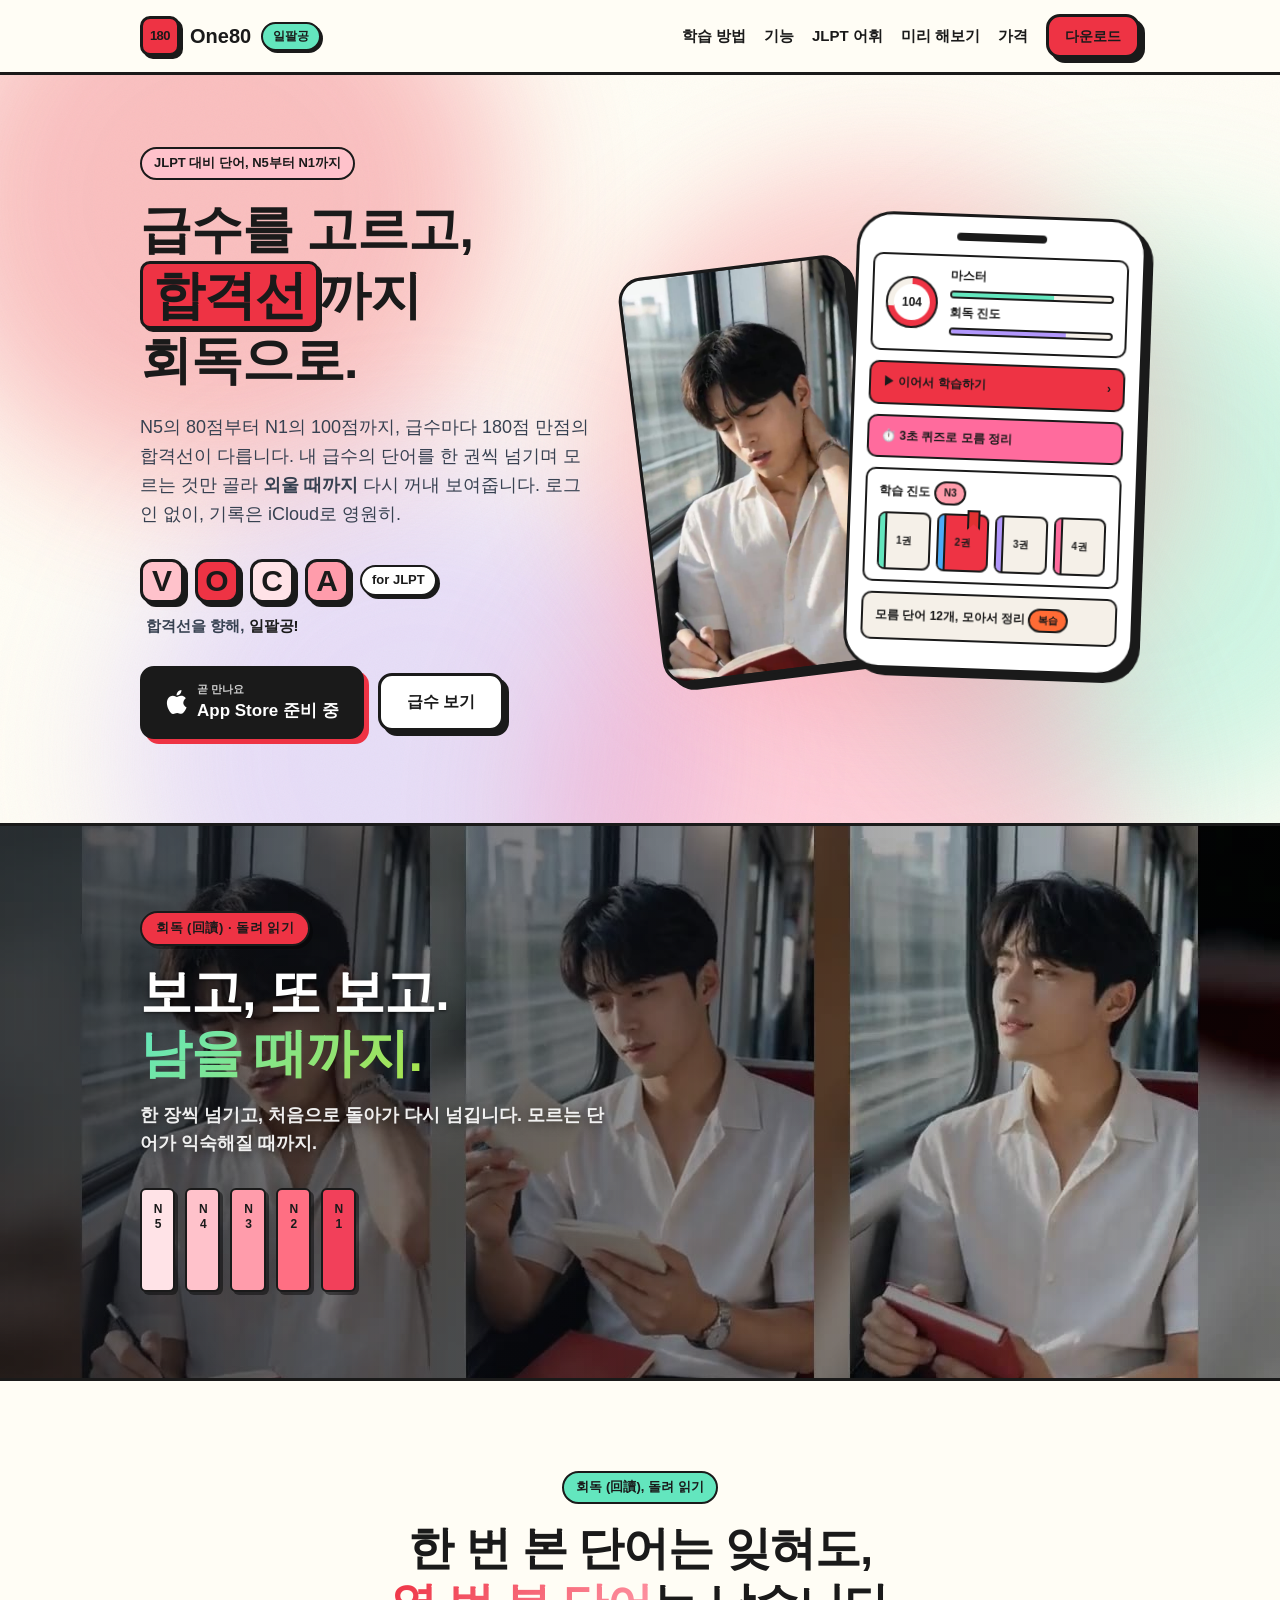
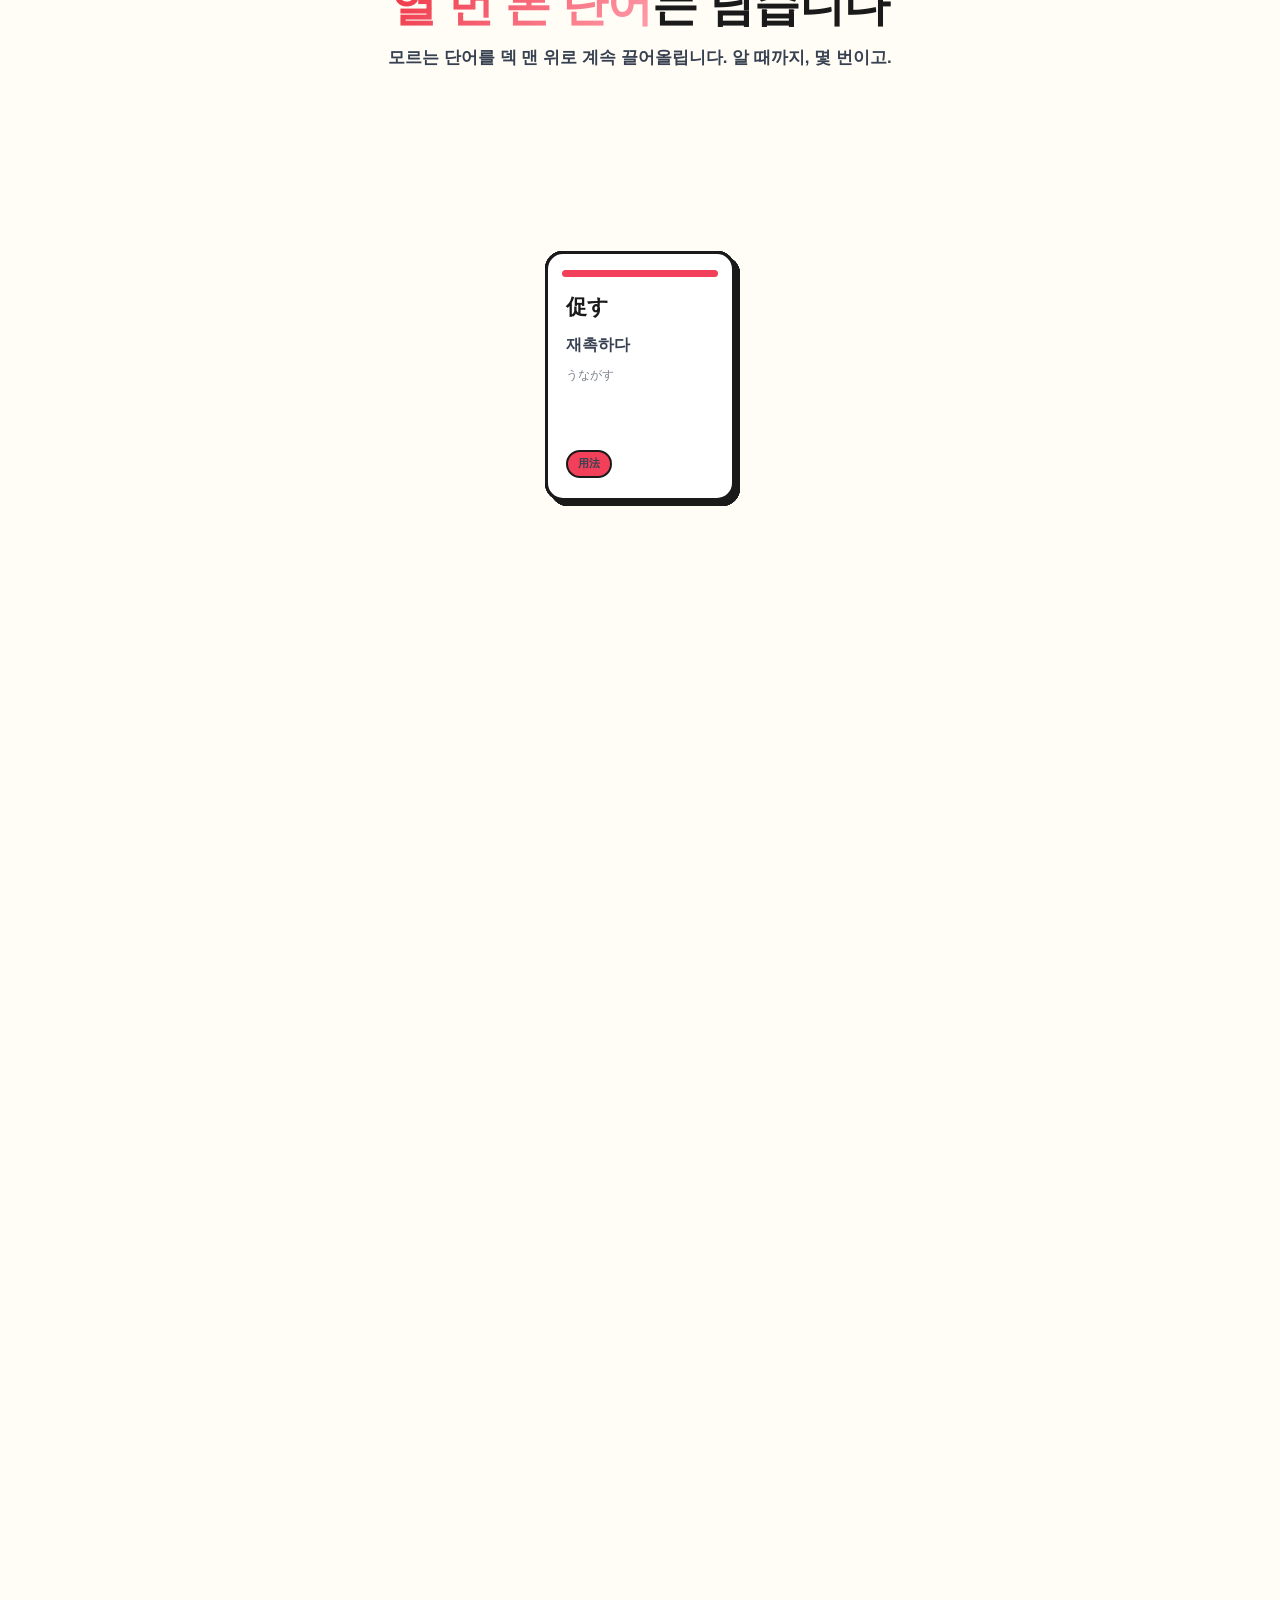
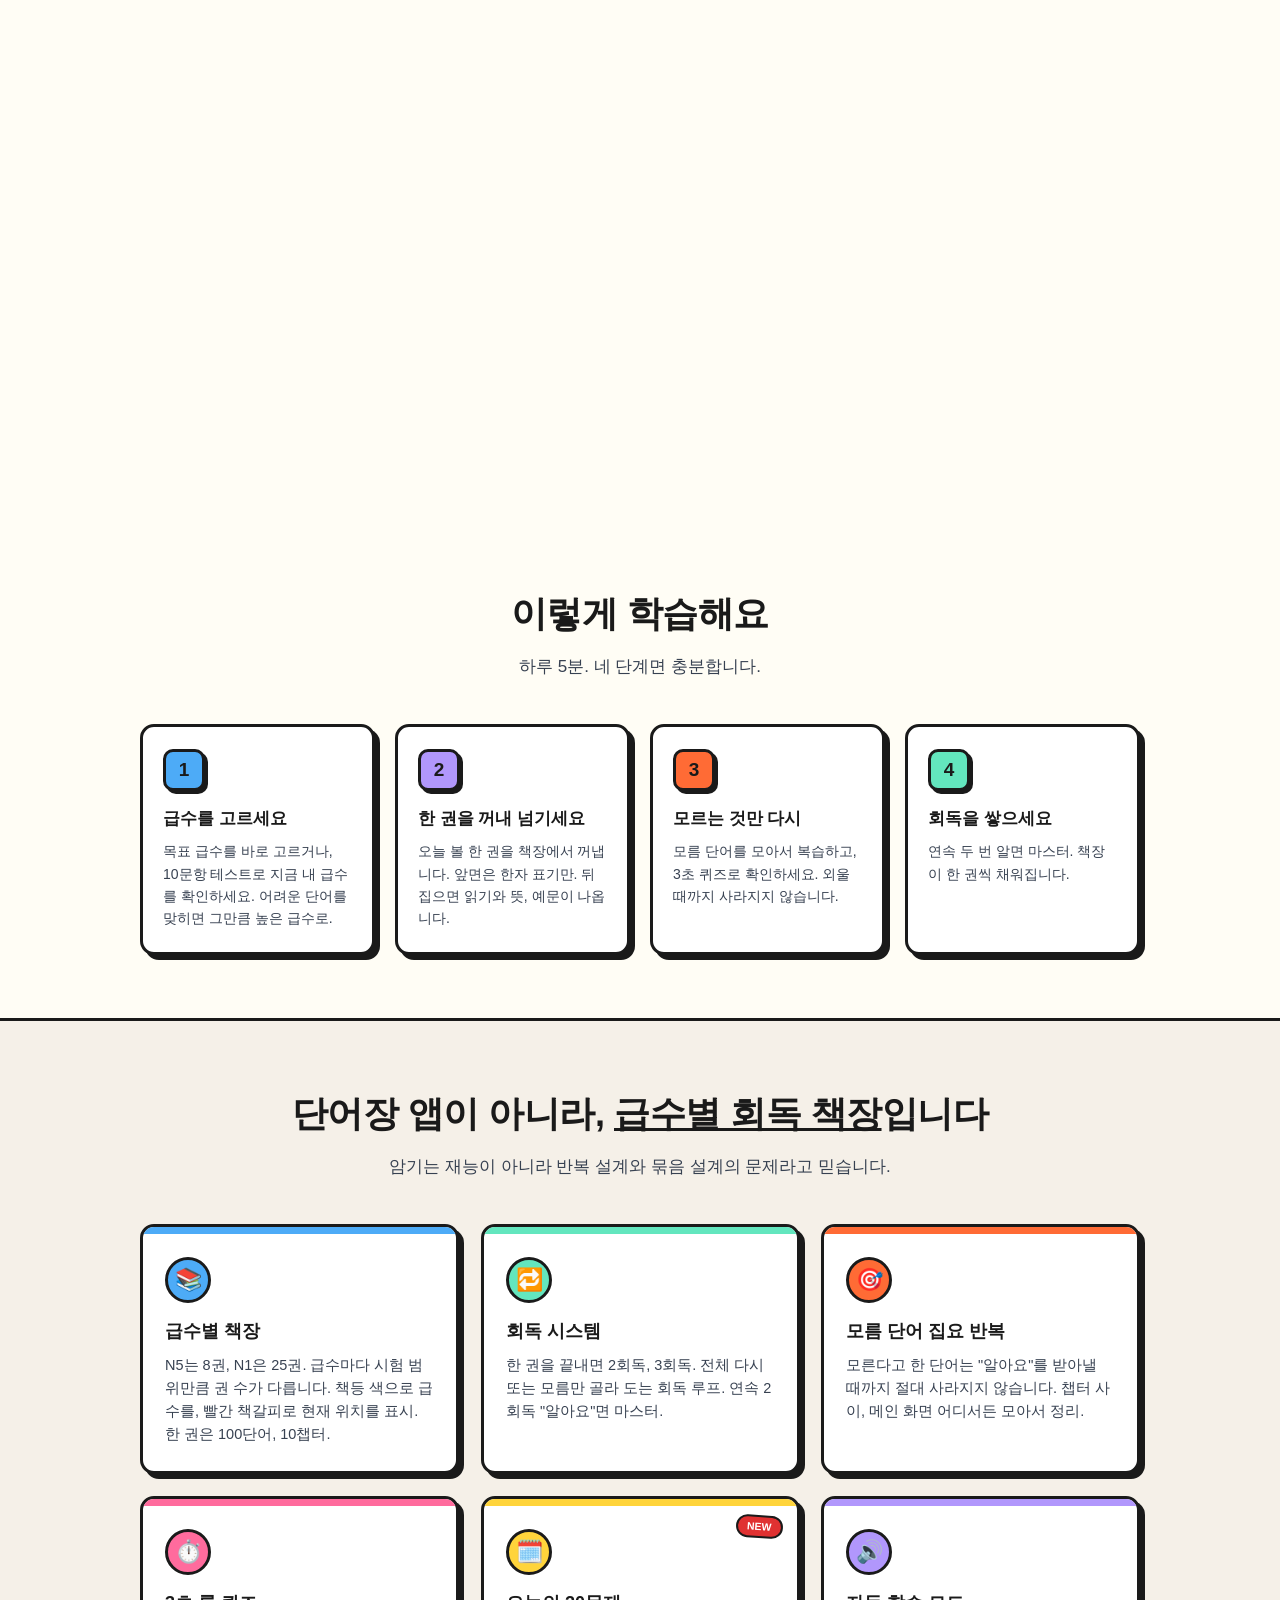
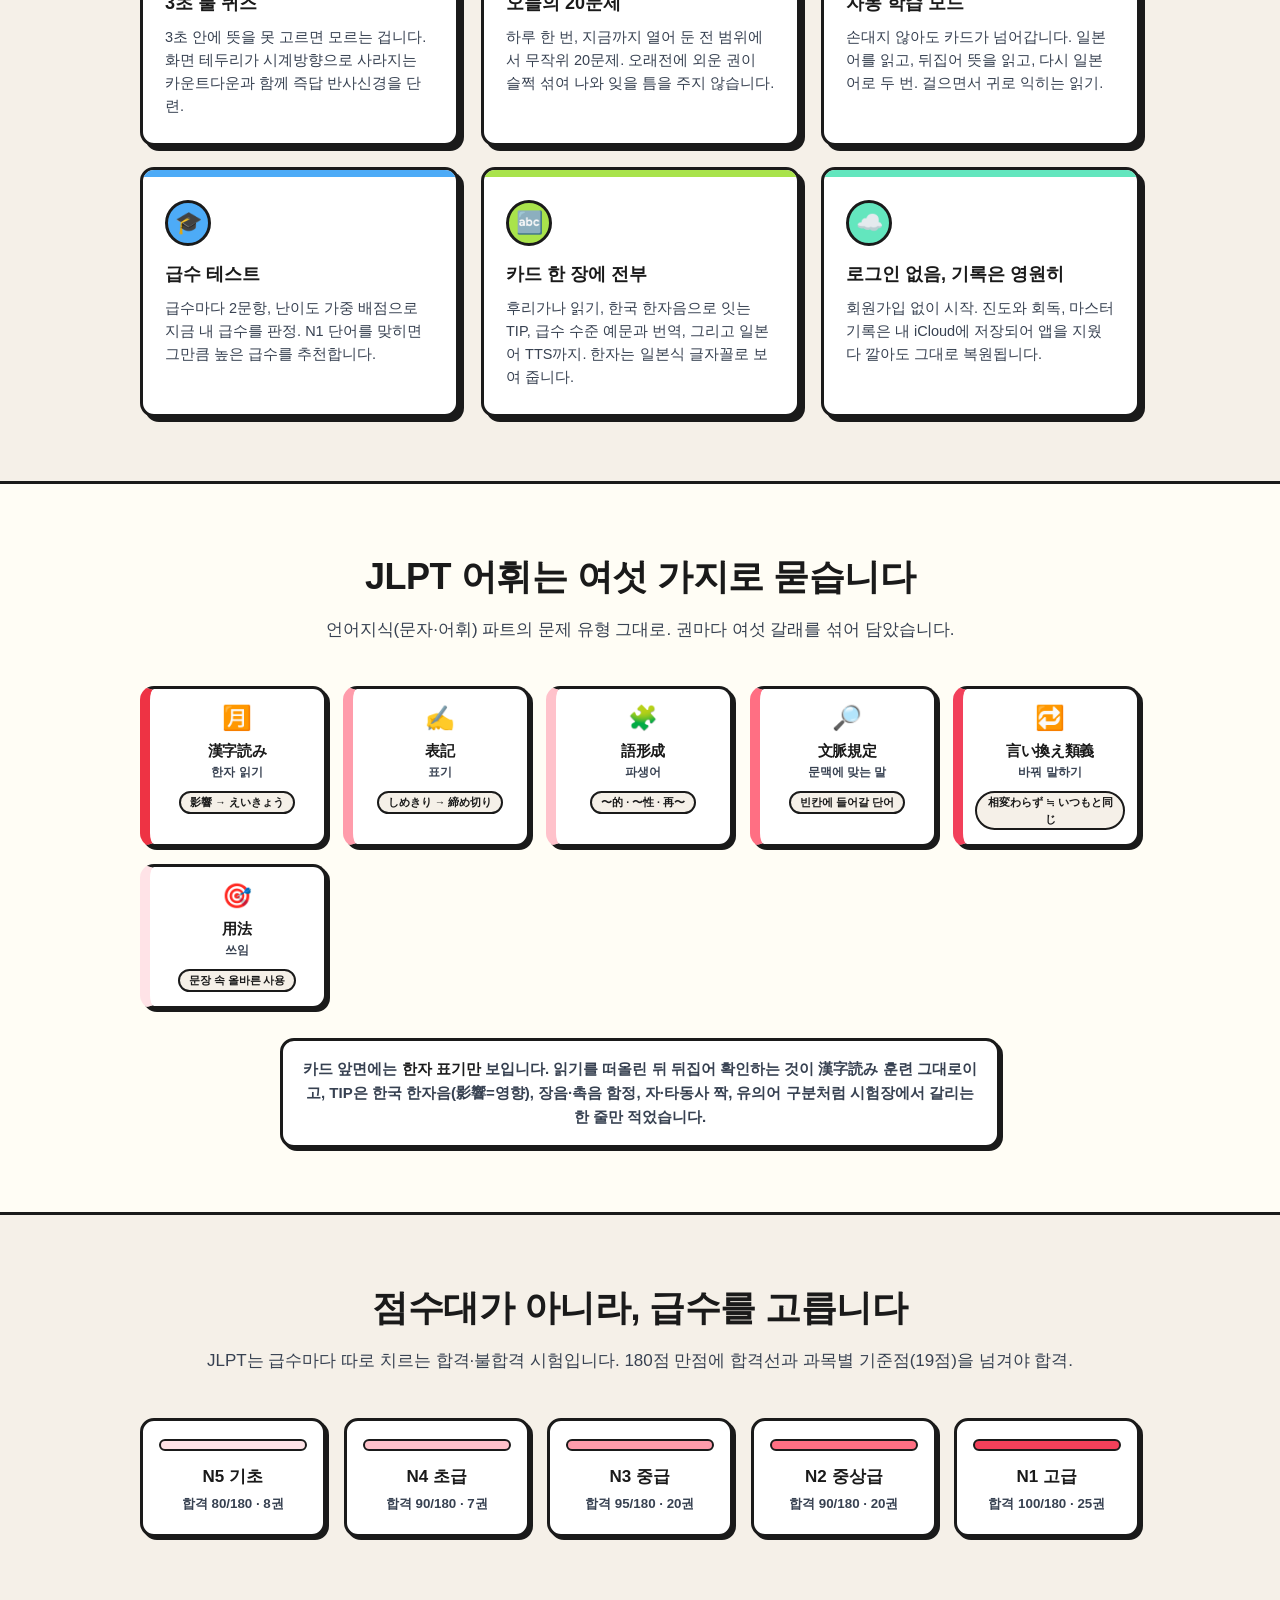
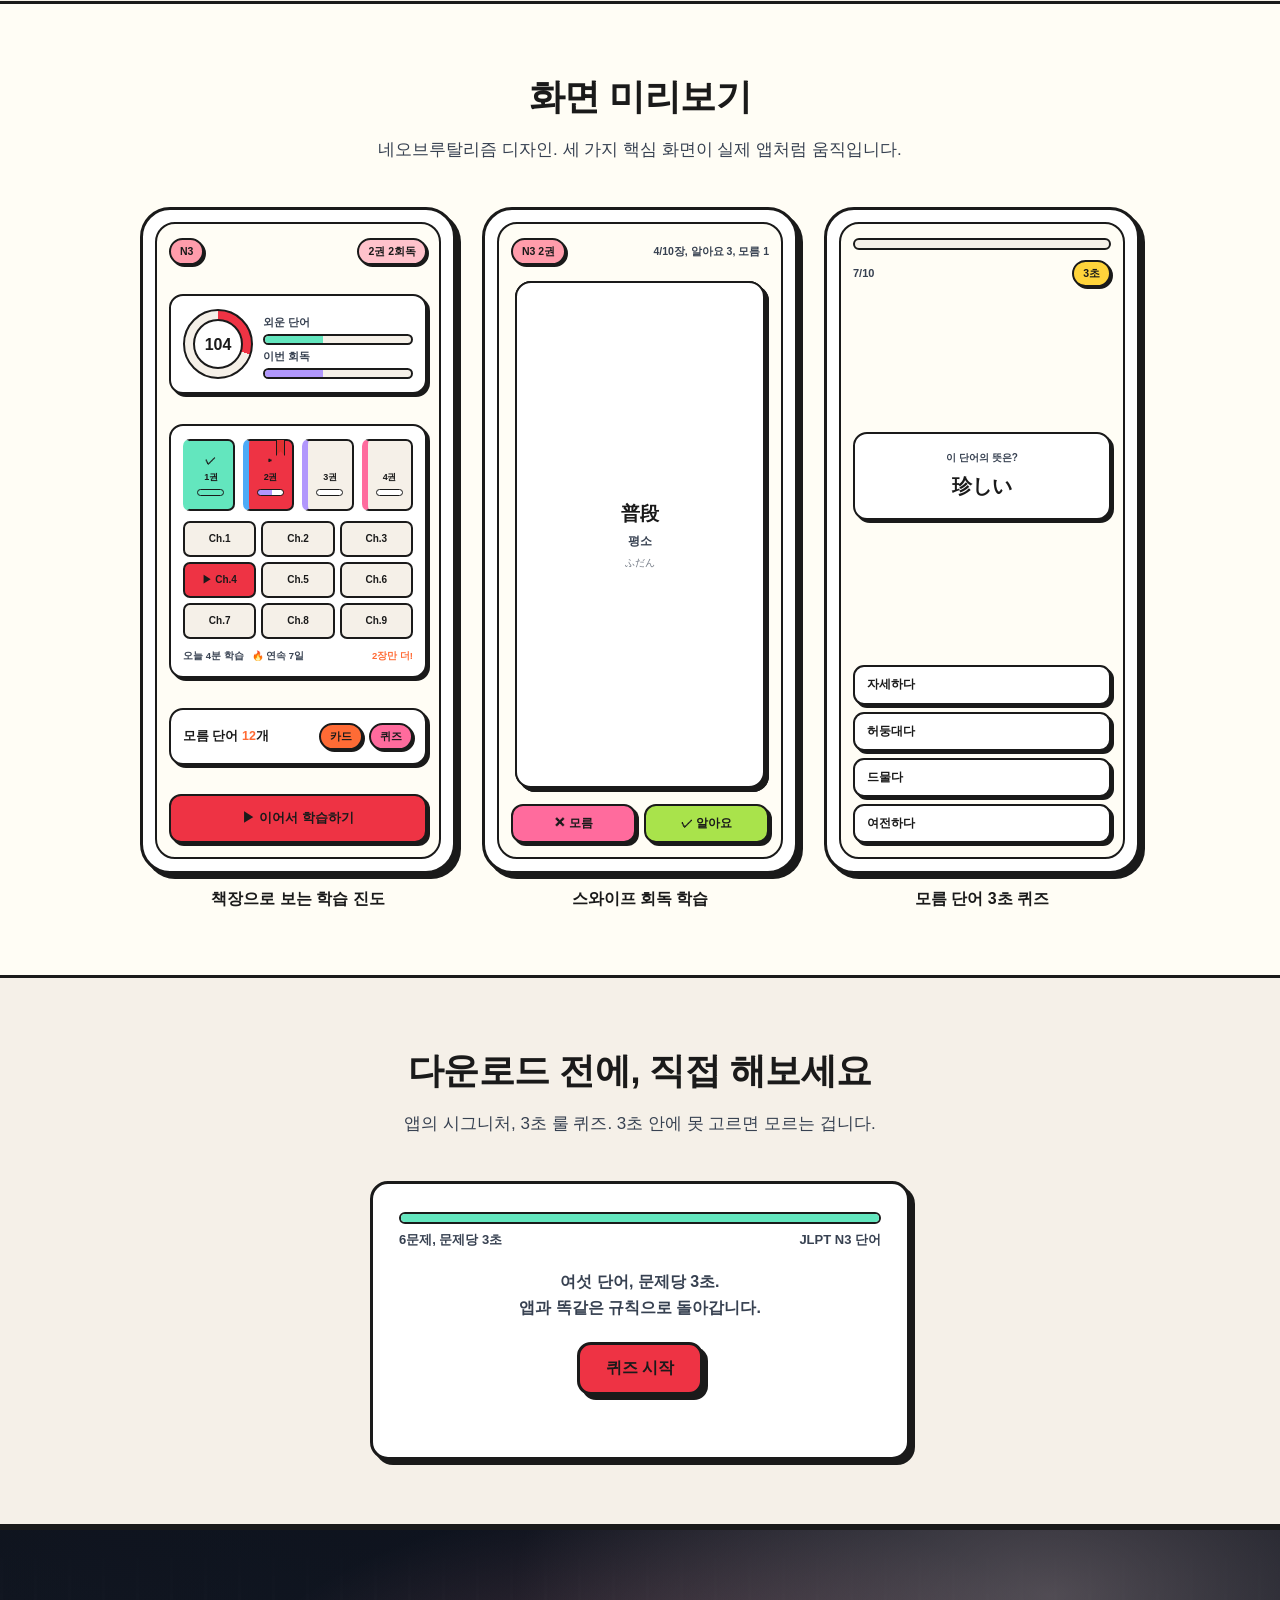
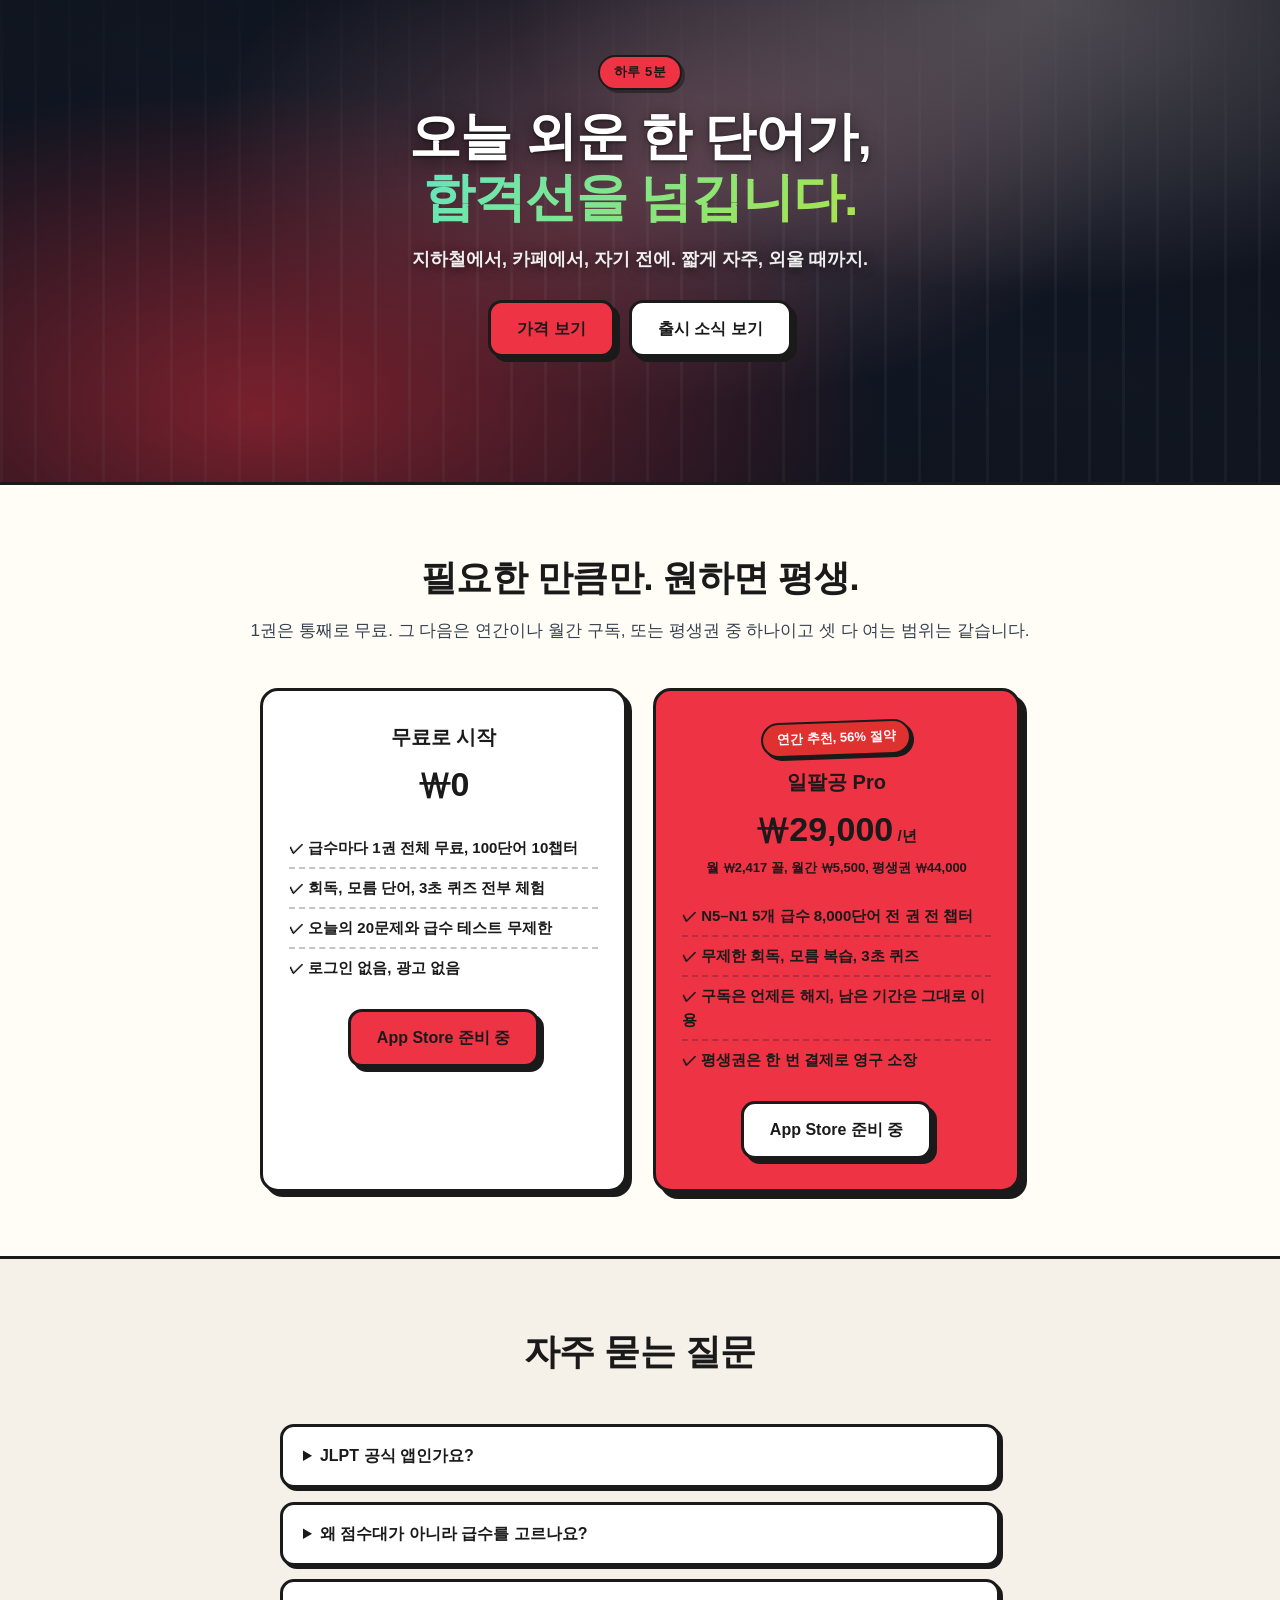
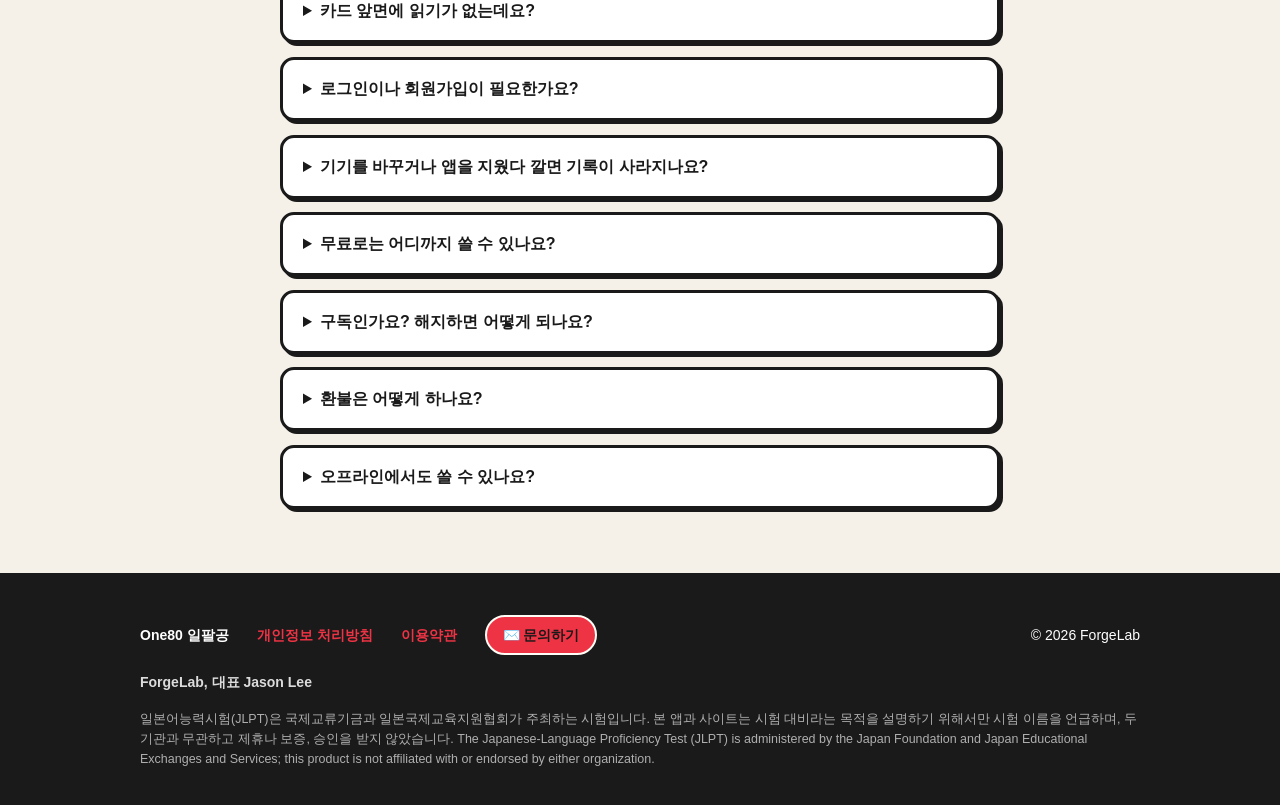
==== commit e50a6e24: "Site: onboarding reel and wide film from the new One80 footage Co-Authored-By: Claude Opus 5 <norepl" ====
--- a/docs/index.html
+++ b/docs/index.html
@@ -72,9 +72,11 @@
   <!-- CSS-drawn app preview (출시 스크린샷 교체 전 임시 목업) -->
   <div class="hero-visual" data-reveal="zoom">
   <div class="glow" aria-hidden="true"></div>
-  <div class="reel reel-slot" aria-hidden="true">
-    <!-- 온보딩 영상 자리: assets/video/onboarding-loop.mp4 가 생기면 <video> 로 교체 -->
-    <div class="slot-card"><b>180</b><span class="slot-eyes"><i></i><i></i></span></div>
+  <div class="reel" aria-hidden="false">
+    <video autoplay muted loop playsinline preload="metadata" poster="assets/video/onboarding-loop.jpg"
+           aria-label="어제 외운 단어가 떠오르지 않아 막막한 출근길, 카드로 회독하는 모습, 다시 기억해 내고 미소 짓는 순간을 이어 붙인 영상">
+      <source src="assets/video/onboarding-loop.mp4" type="video/mp4" />
+    </video>
   </div>
   <div class="phone" aria-hidden="true">
     <div class="notch"></div>
@@ -103,8 +105,9 @@
 
 <!-- ======================= STATEMENT BAND 1 ======================= -->
 <section class="cinema" id="film" aria-label="회독 브랜드 필름">
-  <!-- 가로 필름 자리: assets/video/hero-fan.mp4 가 생기면 <video> 로 교체 -->
-  <div class="cinema-art" aria-hidden="true"></div>
+  <video autoplay muted loop playsinline preload="metadata" poster="assets/video/hero-fan.jpg">
+    <source src="assets/video/hero-fan.mp4" type="video/mp4" />
+  </video>
   <div class="scrim"></div>
   <div class="cinema-inner">
     <div class="cinema-copy">
--- a/docs/styles.css
+++ b/docs/styles.css
@@ -155,7 +155,7 @@
 }
 
 /* 120 = 육공공 = ㅇㅇㄱ — Korean nickname brand strip (hero) */
-.kr-brand { display: flex; align-items: center; gap: 11px; margin: 18px 0 28px; }
+.kr-brand { display: flex; flex-wrap: wrap; align-items: center; gap: 11px; margin: 18px 0 28px; }
 .kk {
   display: grid;
   place-items: center;
@@ -199,7 +199,7 @@
   grid-template-columns: 1.15fr 0.85fr;
   gap: 48px;
   align-items: center;
-  padding: 72px 0 84px;
+  padding: 72px 20px 84px;   /* keep .wrap's side gutters — the hero sets its own padding */
 }
 .hero h1 {
   font-size: clamp(34px, 5vw, 52px);
@@ -895,7 +895,7 @@
 /* ---------- Responsive ---------- */
 
 @media (max-width: 860px) {
-  .hero { grid-template-columns: 1fr; text-align: center; padding: 48px 0 60px; }
+  .hero { grid-template-columns: minmax(0, 1fr); text-align: center; padding: 48px 20px 60px; }
   .hero p.sub { margin-left: auto; margin-right: auto; }
   .hero-ctas { justify-content: center; }
   .kr-brand { justify-content: center; }
@@ -973,7 +973,7 @@
 
 /* ---- Hero visual: glow behind the phone + gentle float ---- */
 .hero-visual { position: relative; display: flex; align-items: center; justify-content: center; }
-.hero-visual .phone { position: relative; z-index: 1; }
+.hero-visual .phone { position: relative; z-index: 1; max-width: 100%; }
 .hero-visual .glow {
   position: absolute; width: 120%; height: 120%;
   background: var(--grad-brand);
@@ -1099,7 +1099,8 @@
   .reel { rotate: -7deg; translate: 0 26px; }
   .reel:hover { rotate: -7deg; translate: 0 26px; }
 }
-@media (max-width: 900px) { .reel { display: none; } }
+/* .reel-slot below sets display:grid, so match its specificity or the slot reappears on phones */
+@media (max-width: 900px) { .reel, .reel.reel-slot { display: none; } }
 
 .cinema {
   position: relative;
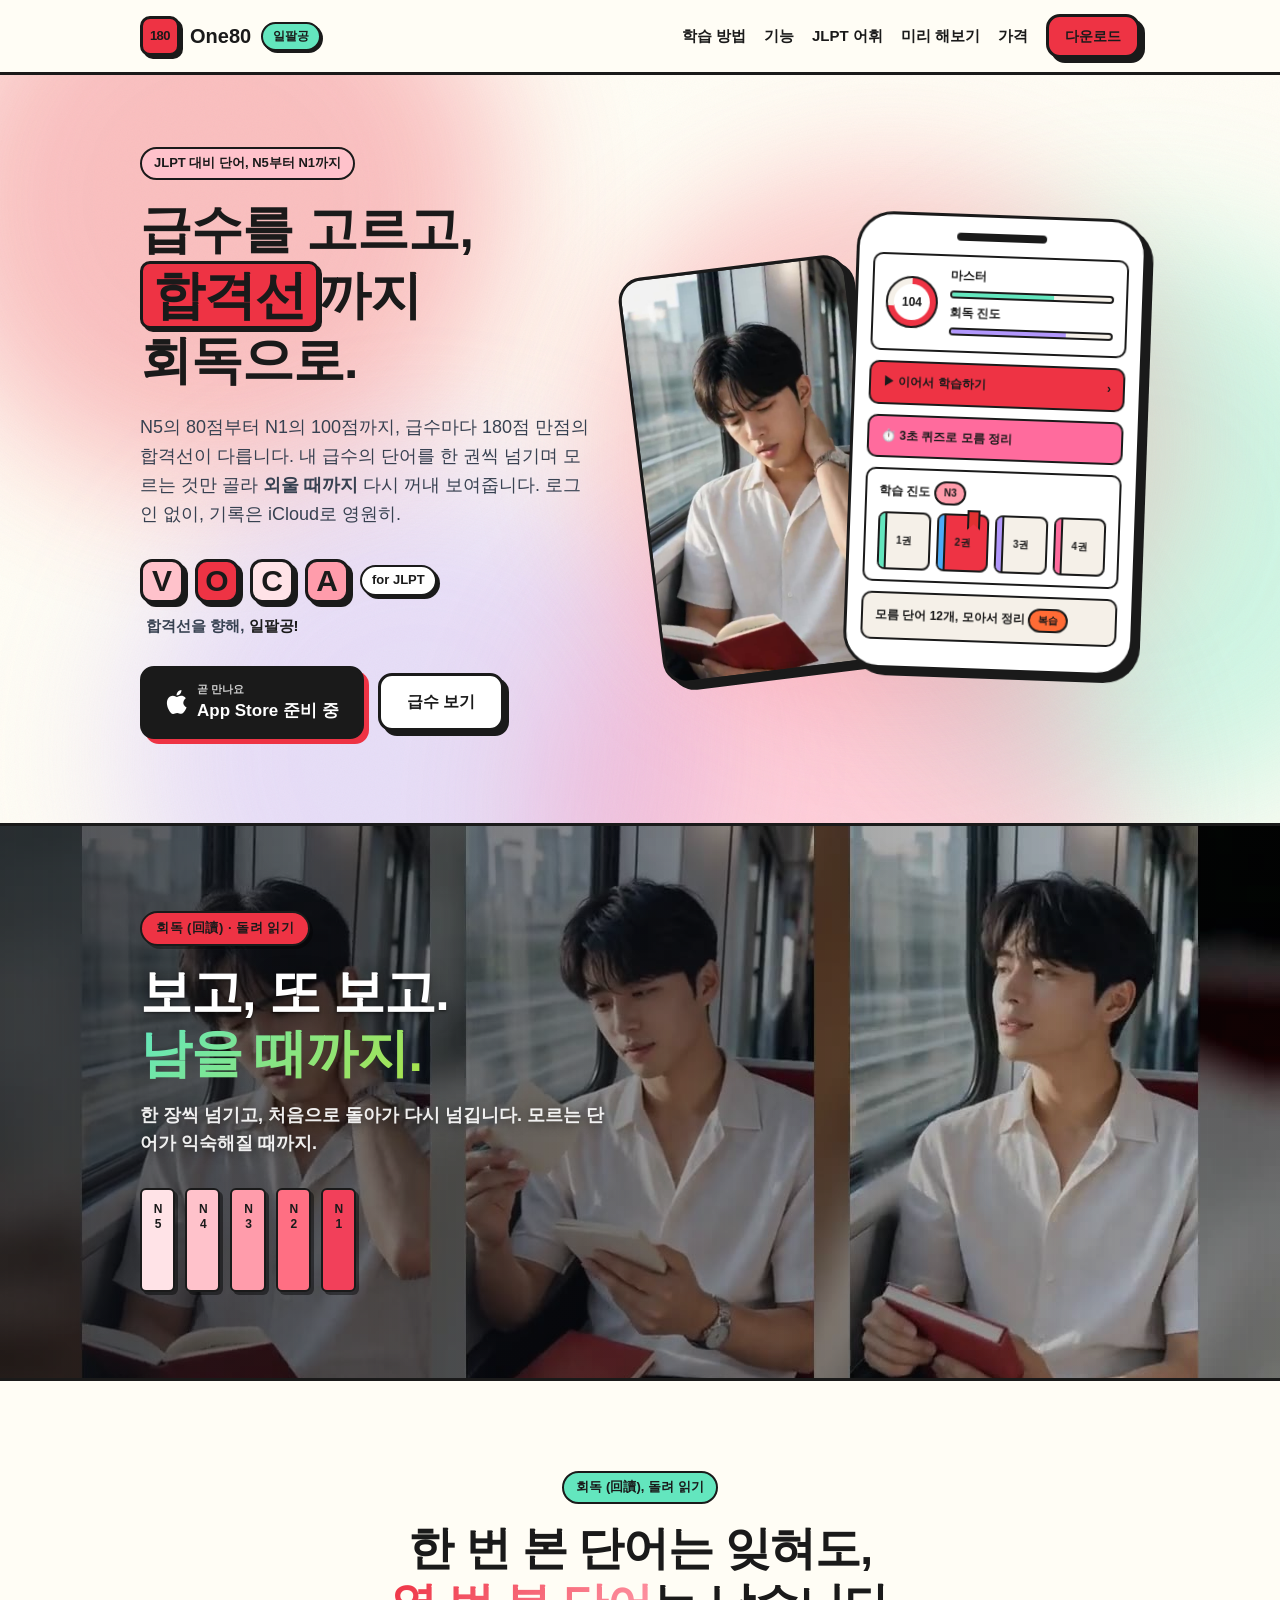
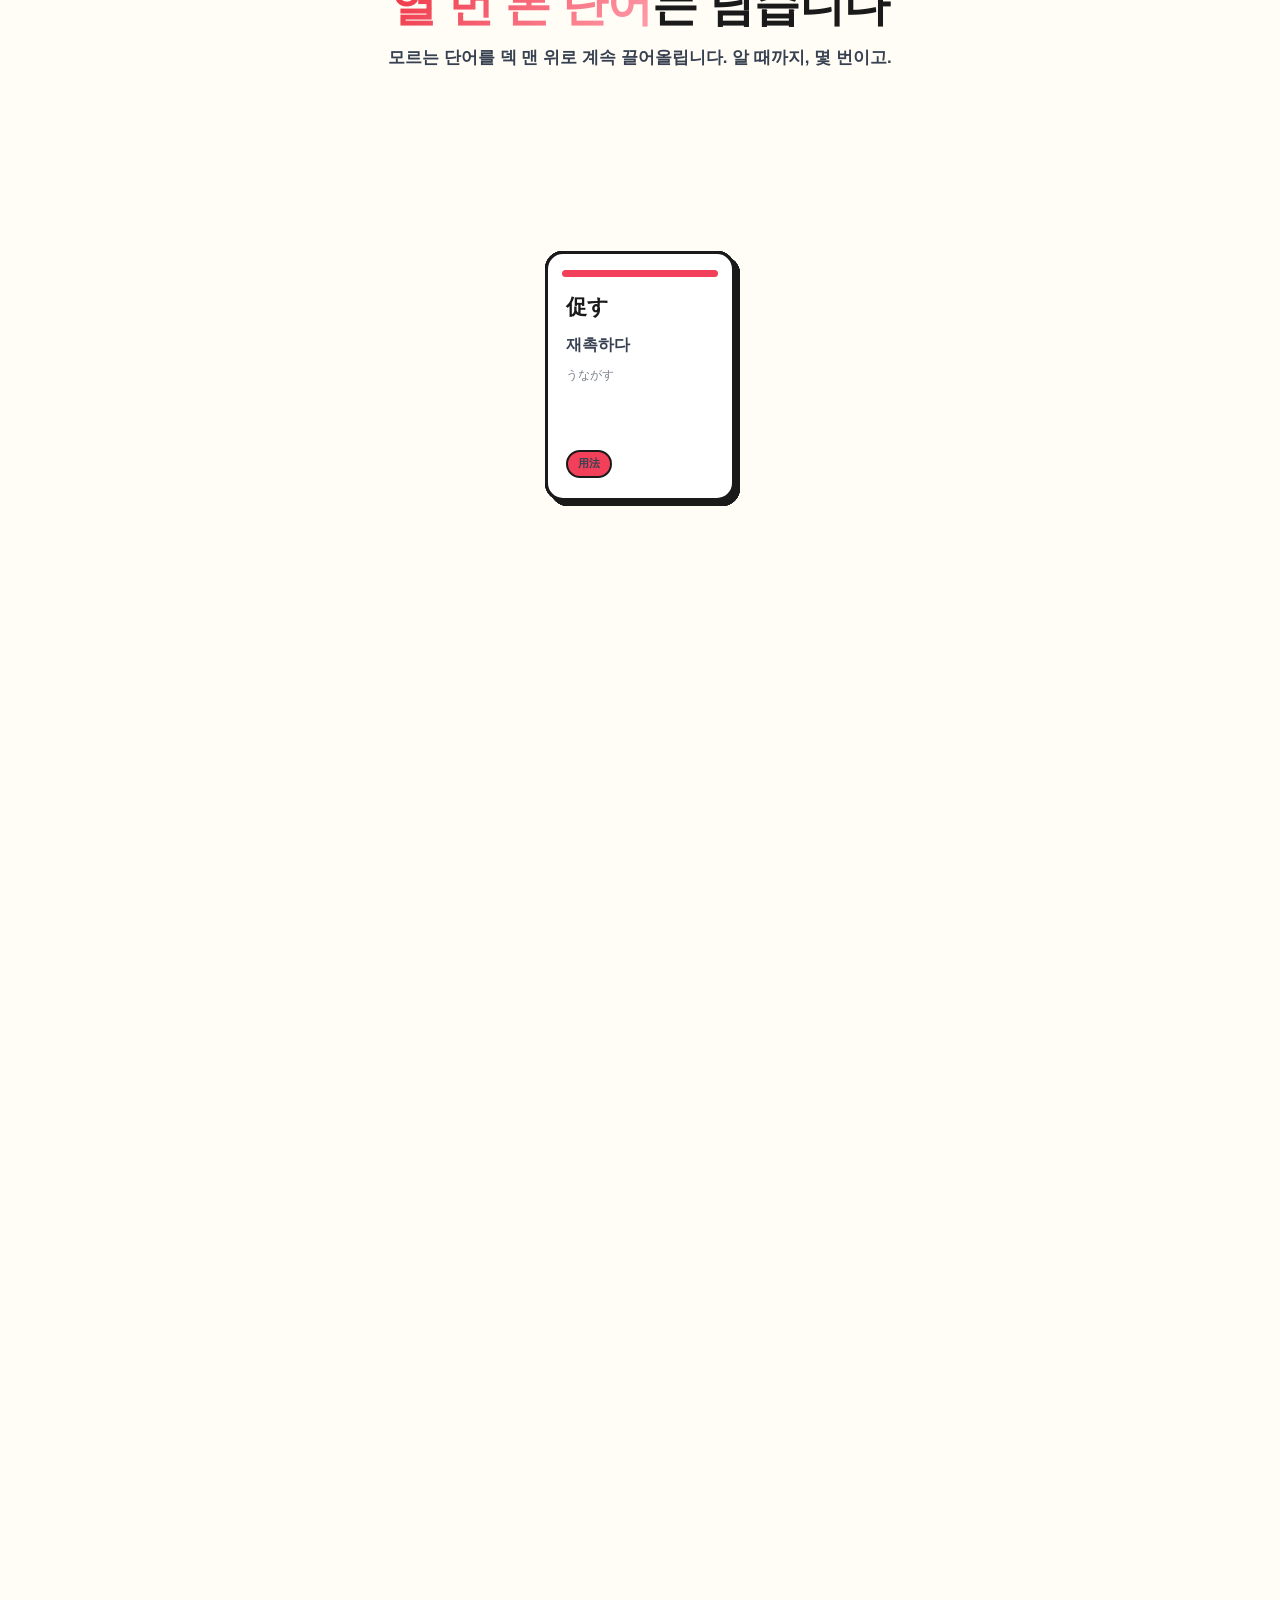
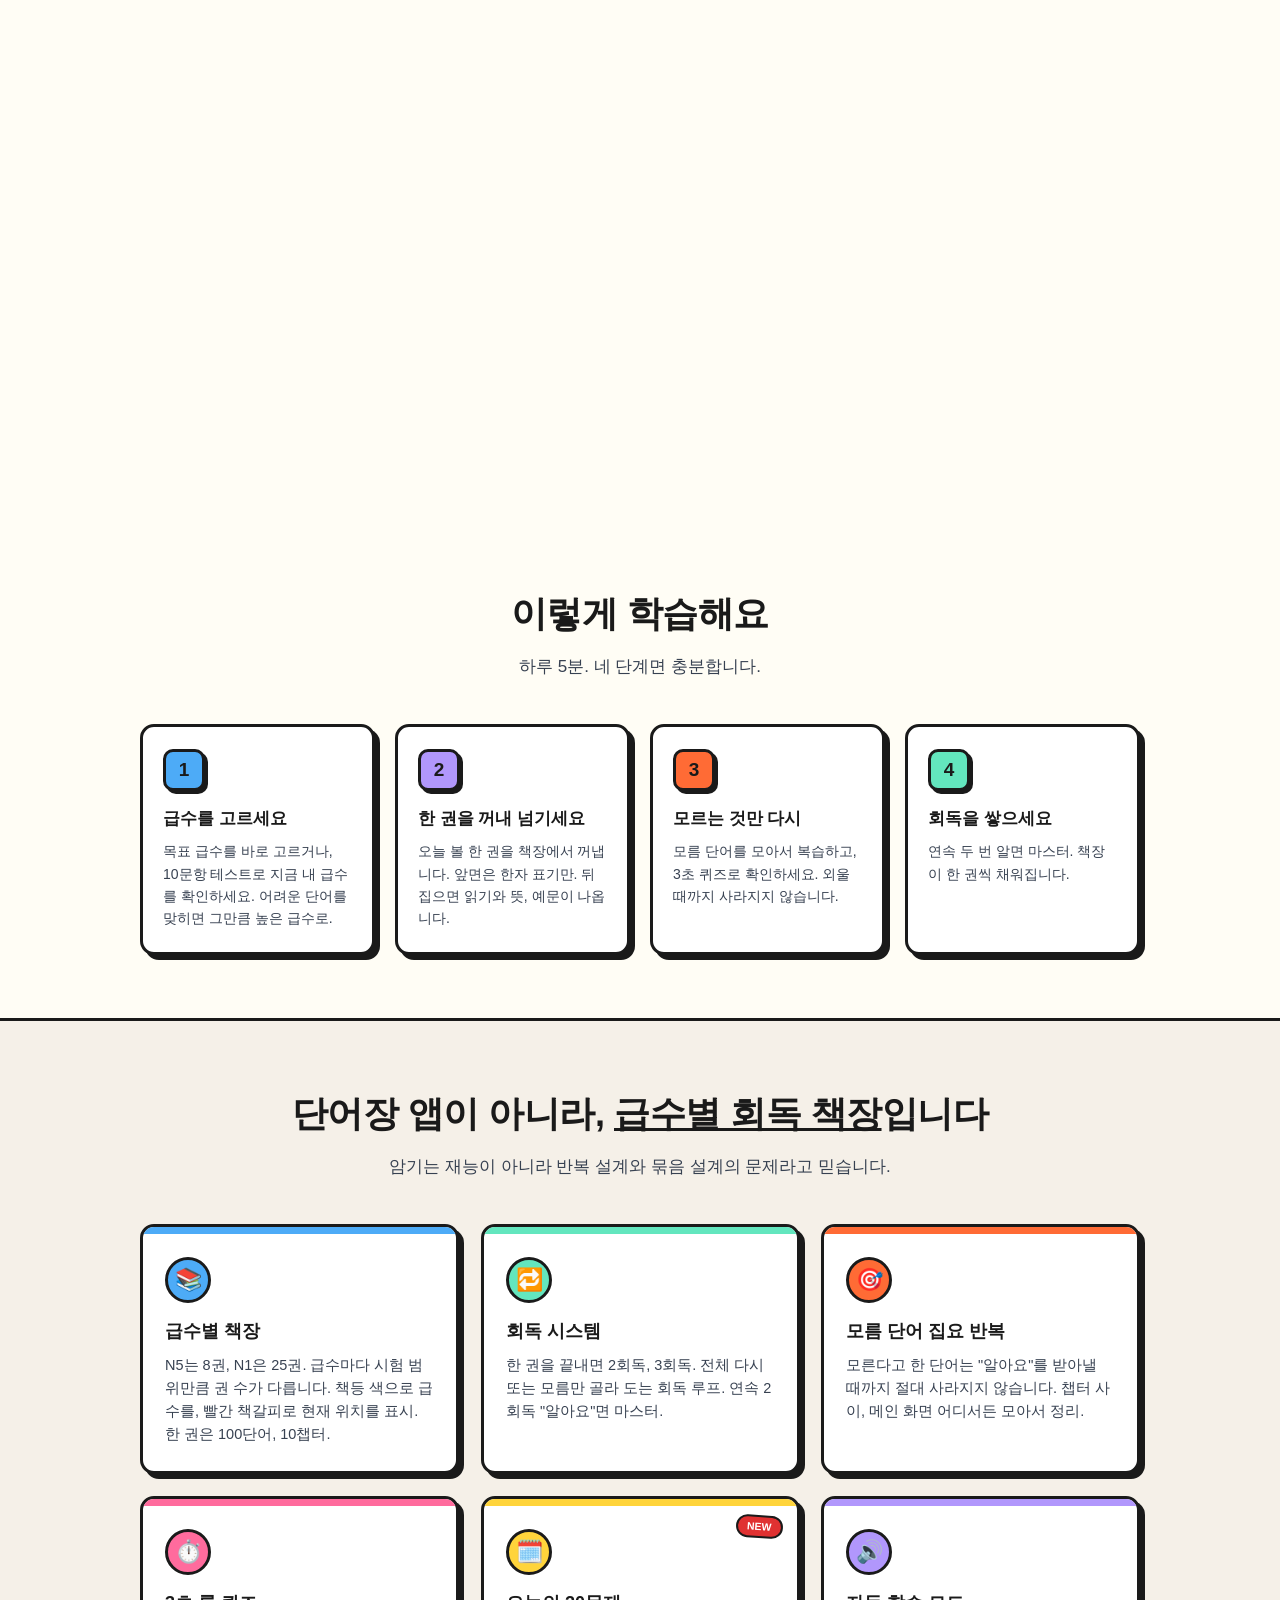
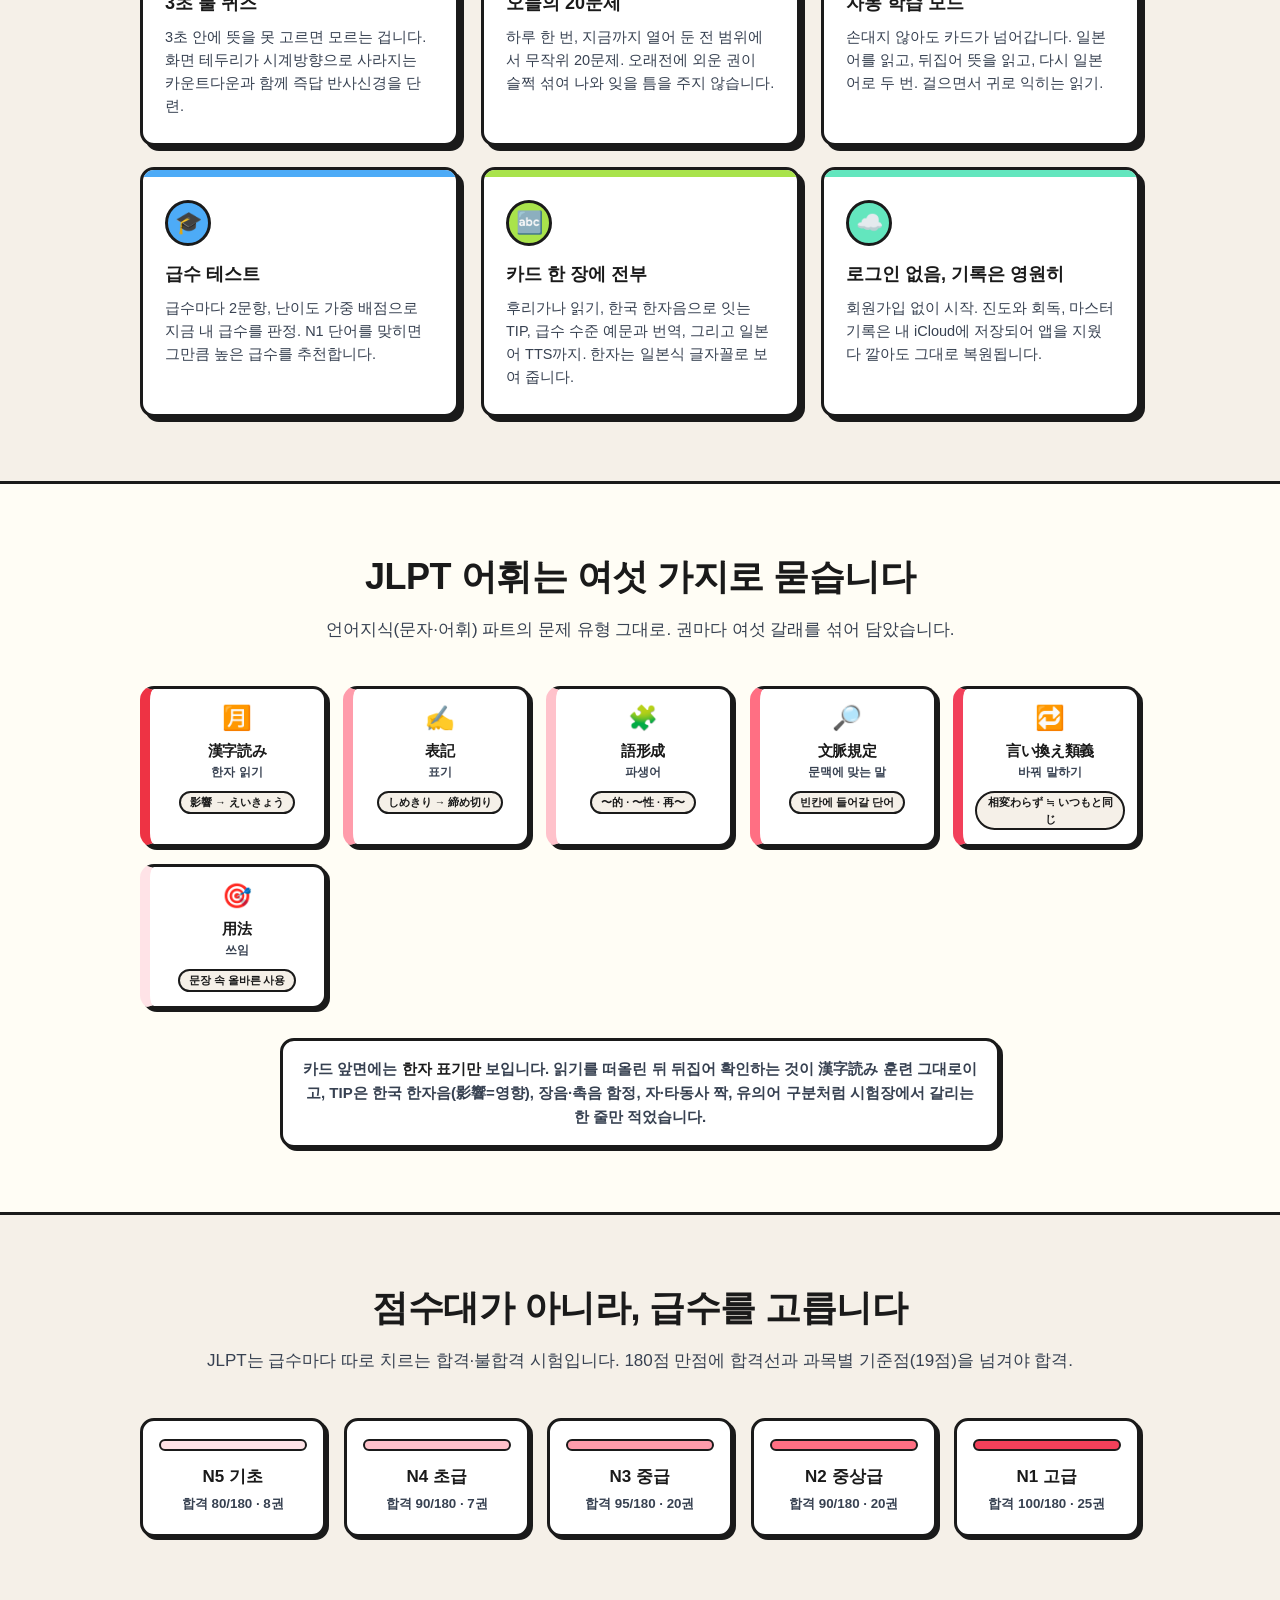
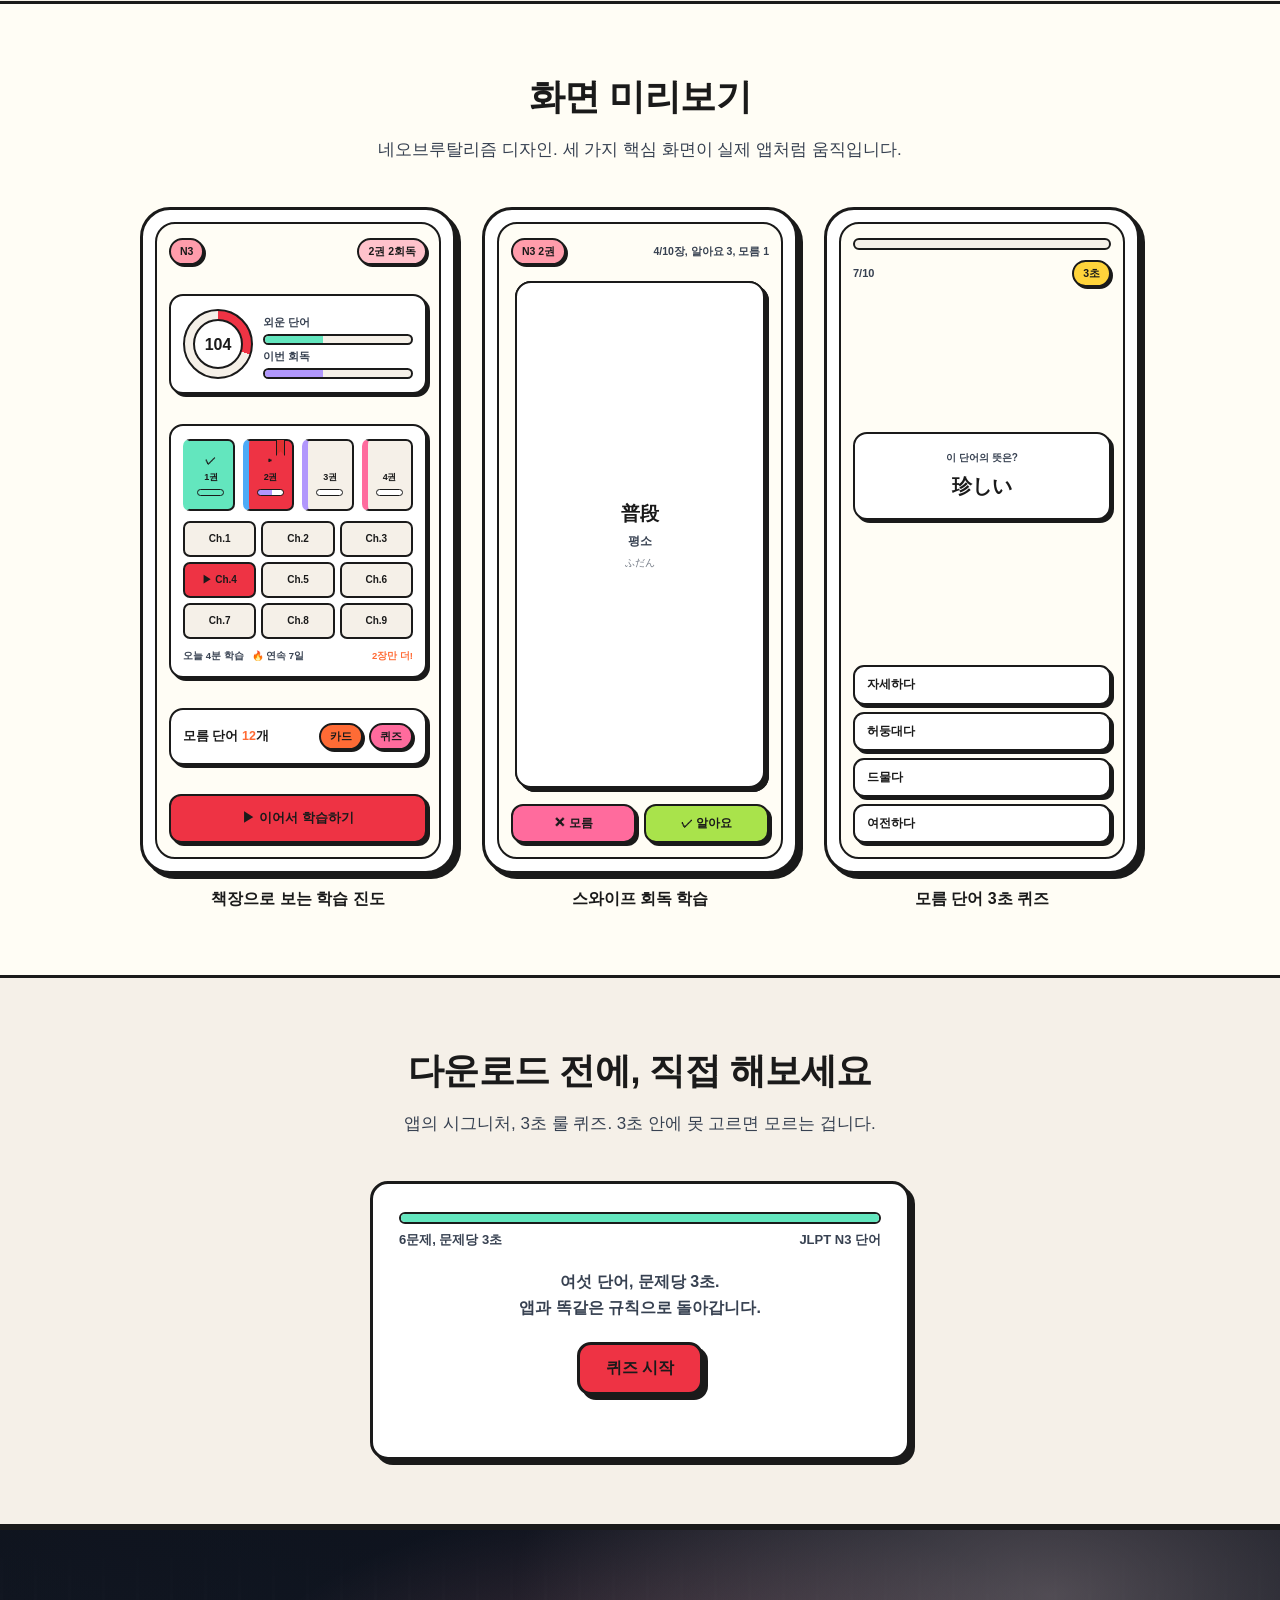
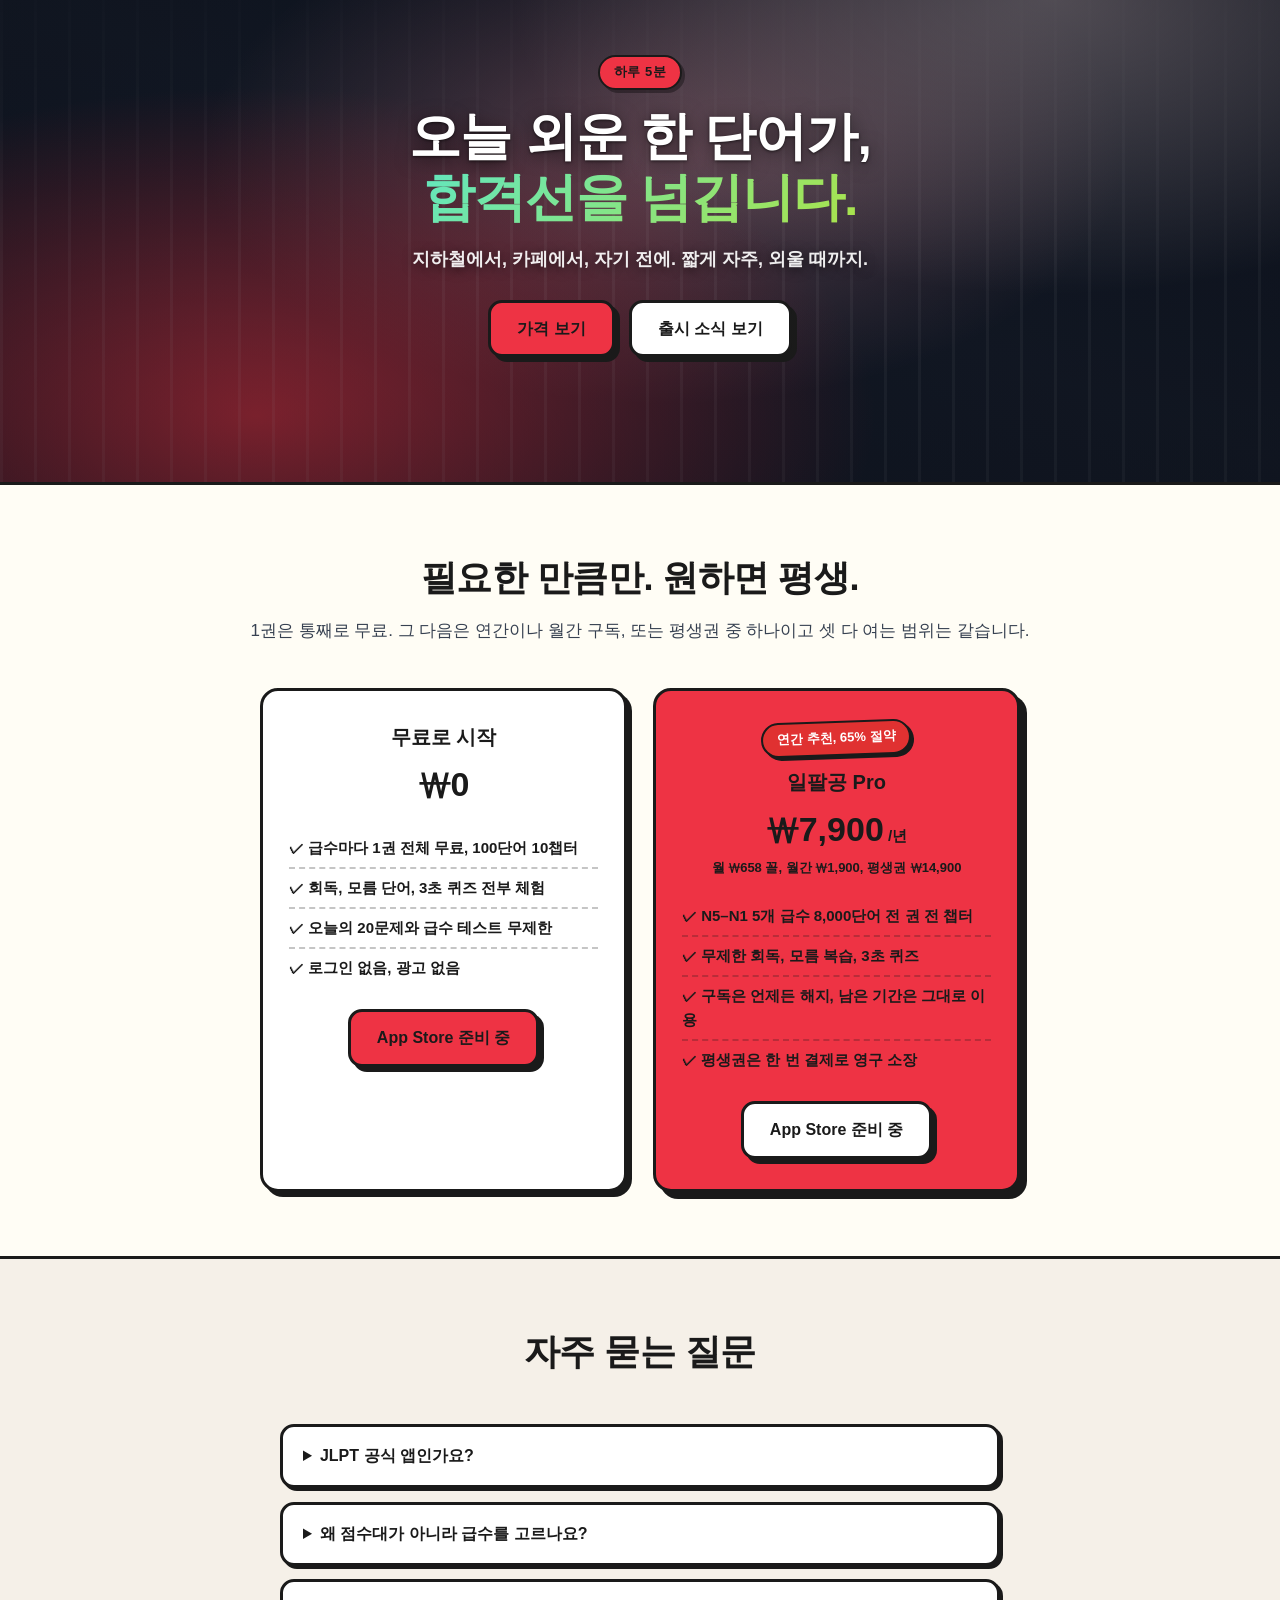
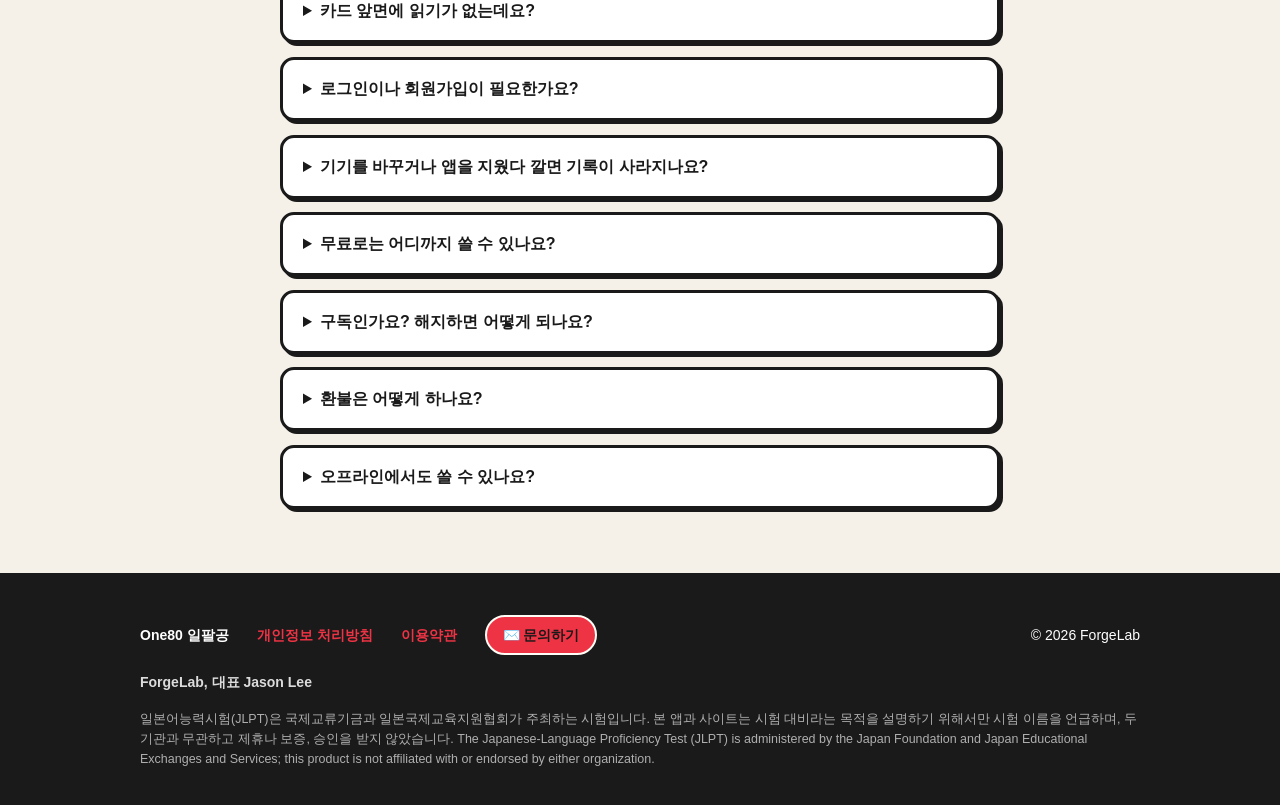
==== commit 8197f547: "Pricing: ₩1,900 monthly / ₩7,900 yearly / ₩14,900 lifetime Co-Authored-By: Claude Opus 5 <noreply@an" ====
--- a/docs/index.html
+++ b/docs/index.html
@@ -458,10 +458,10 @@
         <a class="nb-btn" href="#download" style="margin-top: 22px;">App Store 준비 중</a>
       </div>
       <div class="price-card hot">
-        <span class="sale-badge">연간 추천, 56% 절약</span>
+        <span class="sale-badge">연간 추천, 65% 절약</span>
         <h3>일팔공 Pro</h3>
-        <div class="price">₩29,000<span style="font-size:0.45em; font-weight:800;"> /년</span></div>
-        <div class="price-note">월 ₩2,417 꼴, 월간 ₩5,500, 평생권 ₩44,000</div>
+        <div class="price">₩7,900<span style="font-size:0.45em; font-weight:800;"> /년</span></div>
+        <div class="price-note">월 ₩658 꼴, 월간 ₩1,900, 평생권 ₩14,900</div>
         <ul>
           <li>N5–N1 5개 급수 8,000단어 전 권 전 챕터</li>
           <li>무제한 회독, 모름 복습, 3초 퀴즈</li>
@@ -501,7 +501,7 @@
       </details>
       <details>
         <summary>무료로는 어디까지 쓸 수 있나요?</summary>
-        <p>급수마다 <strong>1권 전체(10챕터, 100단어)</strong>를 무료로 끝까지 학습할 수 있습니다. 회독, 모름 단어 복습, 3초 퀴즈, 오늘의 20문제, 급수 테스트까지 모든 기능이 제한 없이 동작합니다. 2권부터는 이용권이 필요하며 연간 ₩29,000, 월간 ₩5,500 구독 또는 평생권 ₩44,000 중 하나를 고르면 됩니다. 여는 범위는 셋 다 같습니다.</p>
+        <p>급수마다 <strong>1권 전체(10챕터, 100단어)</strong>를 무료로 끝까지 학습할 수 있습니다. 회독, 모름 단어 복습, 3초 퀴즈, 오늘의 20문제, 급수 테스트까지 모든 기능이 제한 없이 동작합니다. 2권부터는 이용권이 필요하며 연간 ₩7,900, 월간 ₩1,900 구독 또는 평생권 ₩14,900 중 하나를 고르면 됩니다. 여는 범위는 셋 다 같습니다.</p>
       </details>
       <details>
         <summary>구독인가요? 해지하면 어떻게 되나요?</summary>
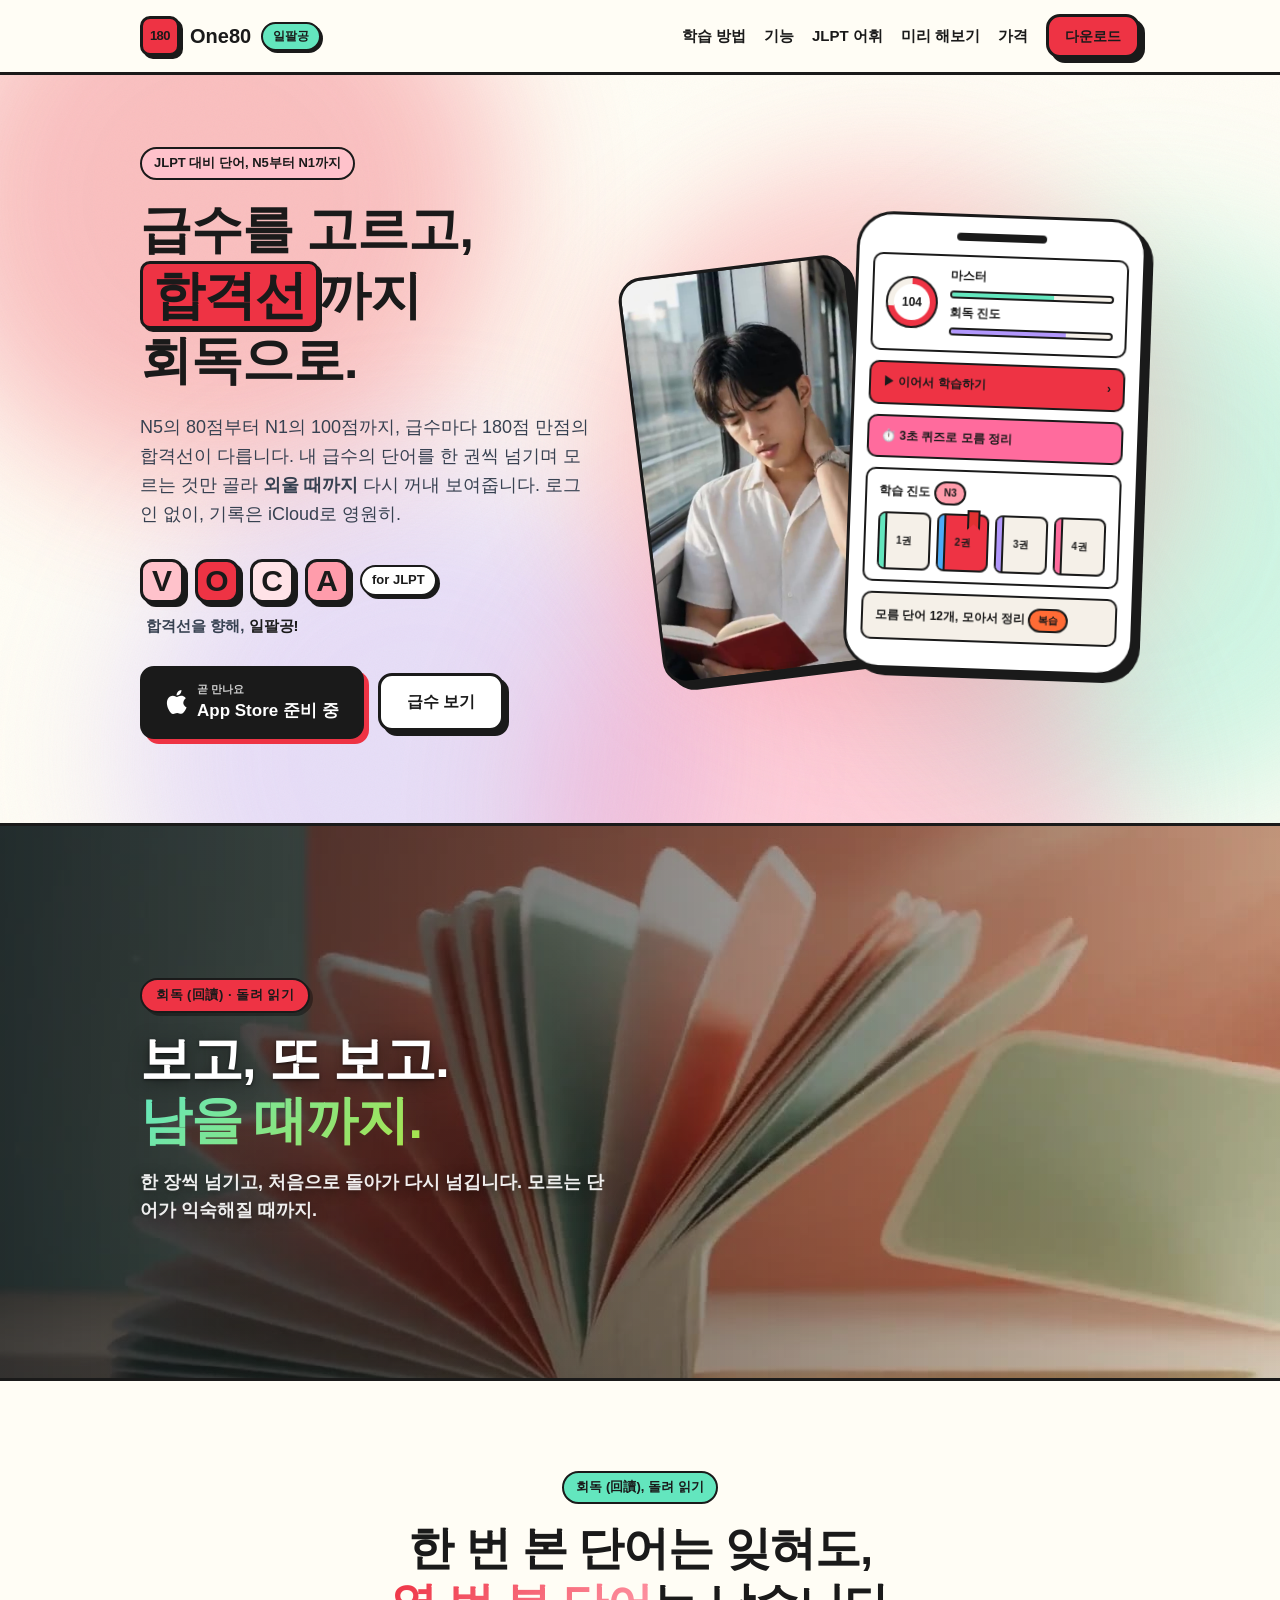
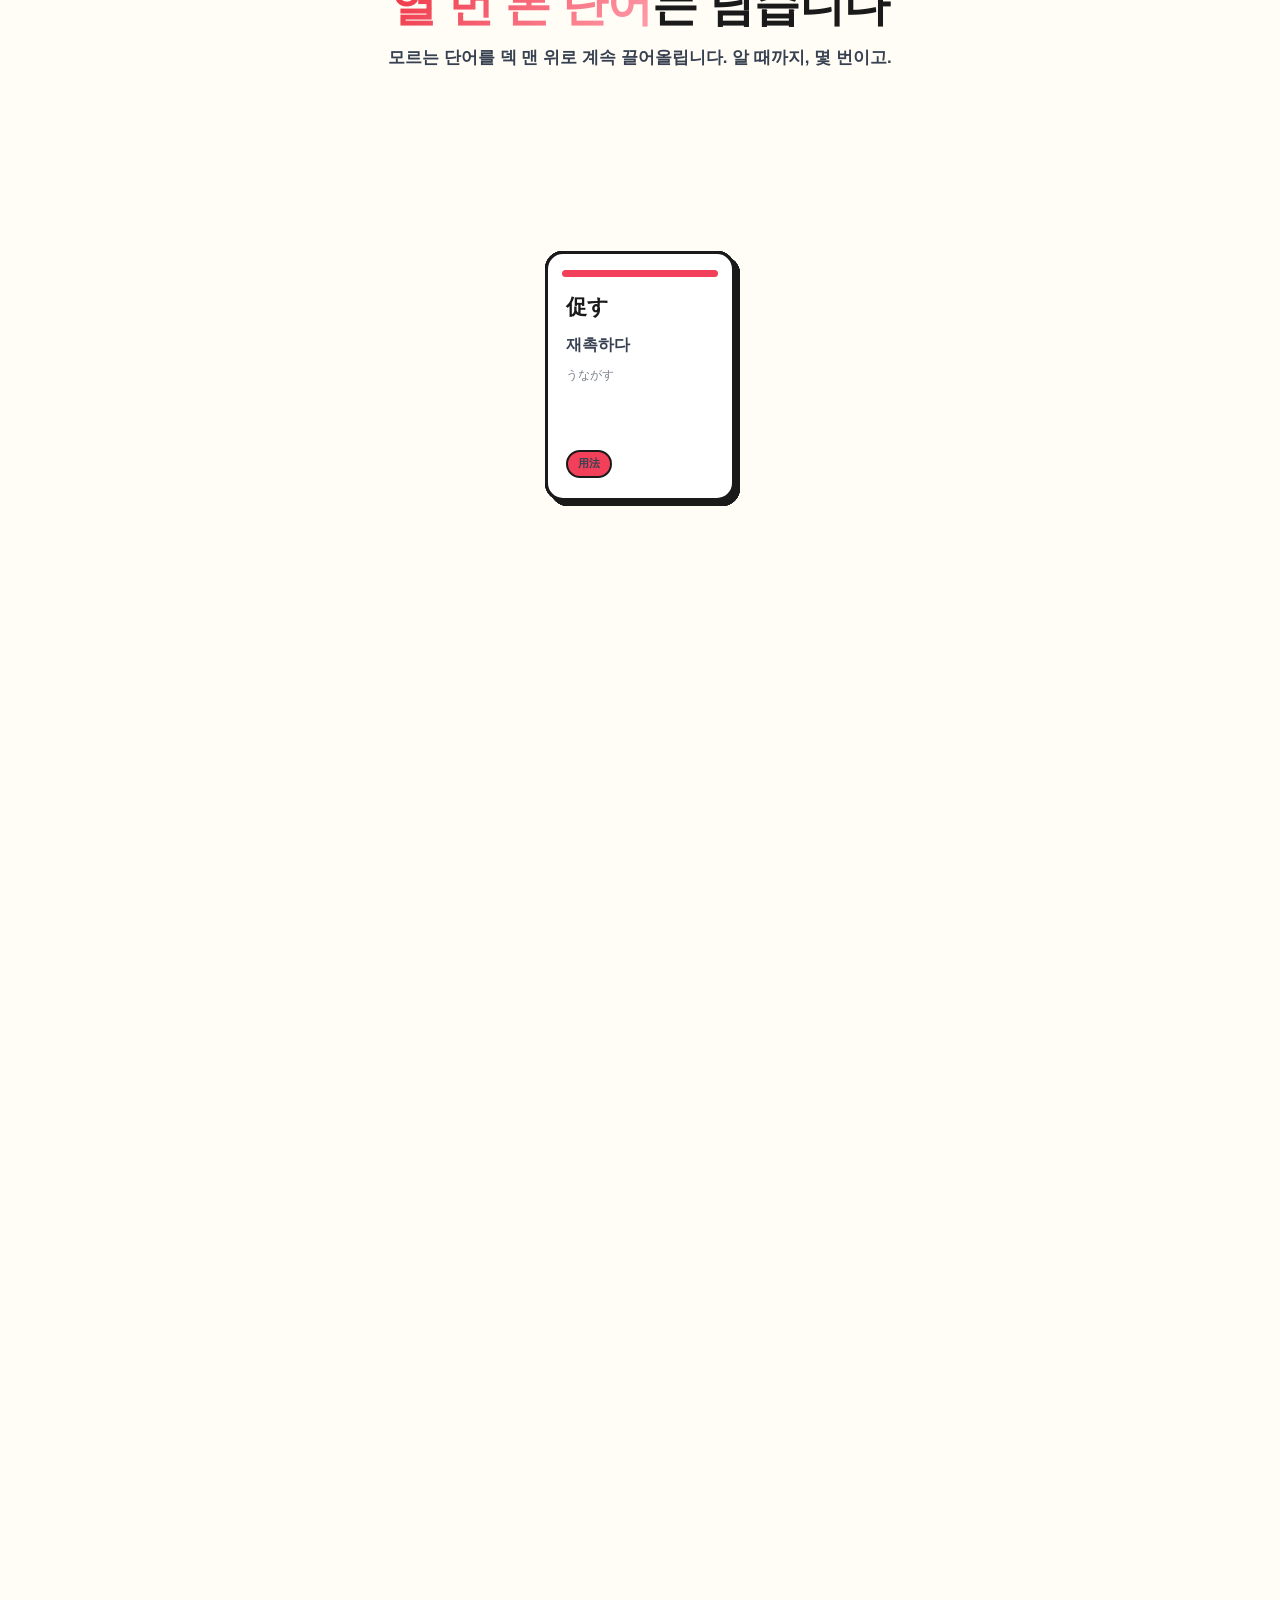
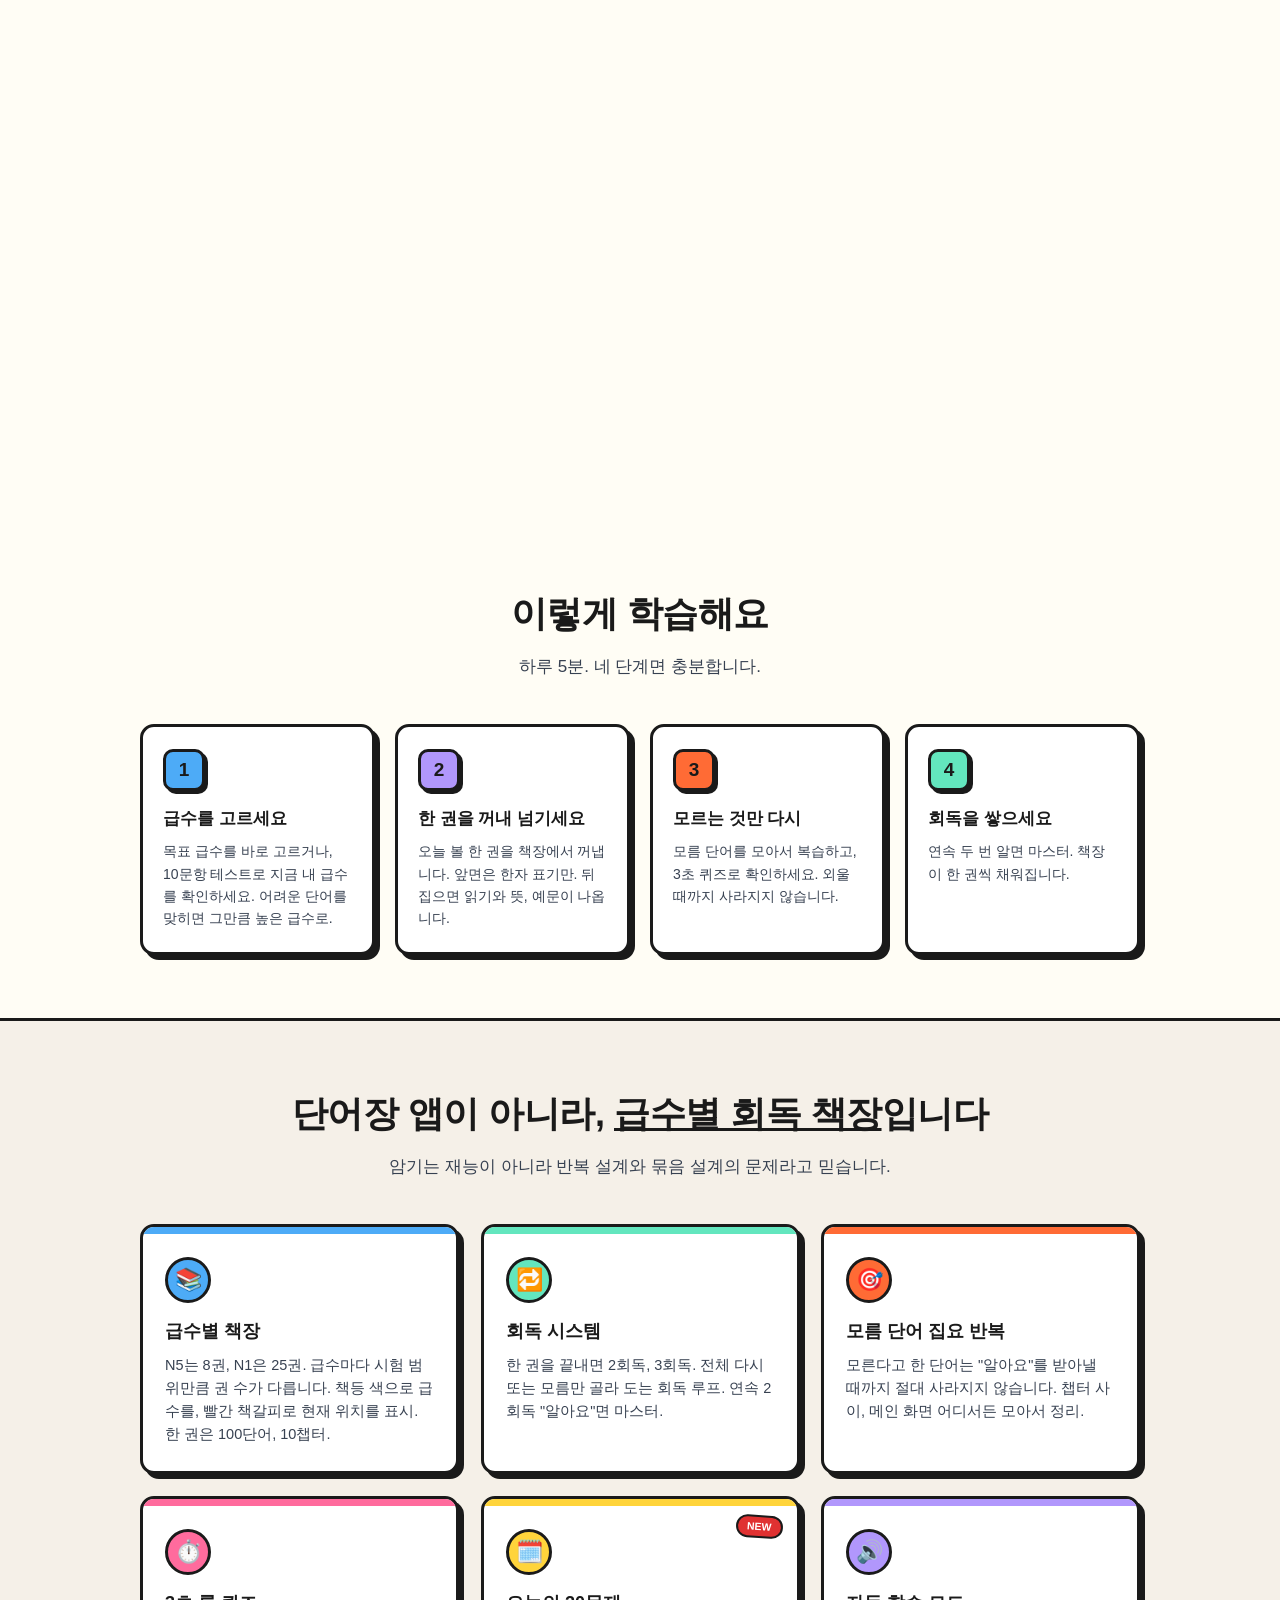
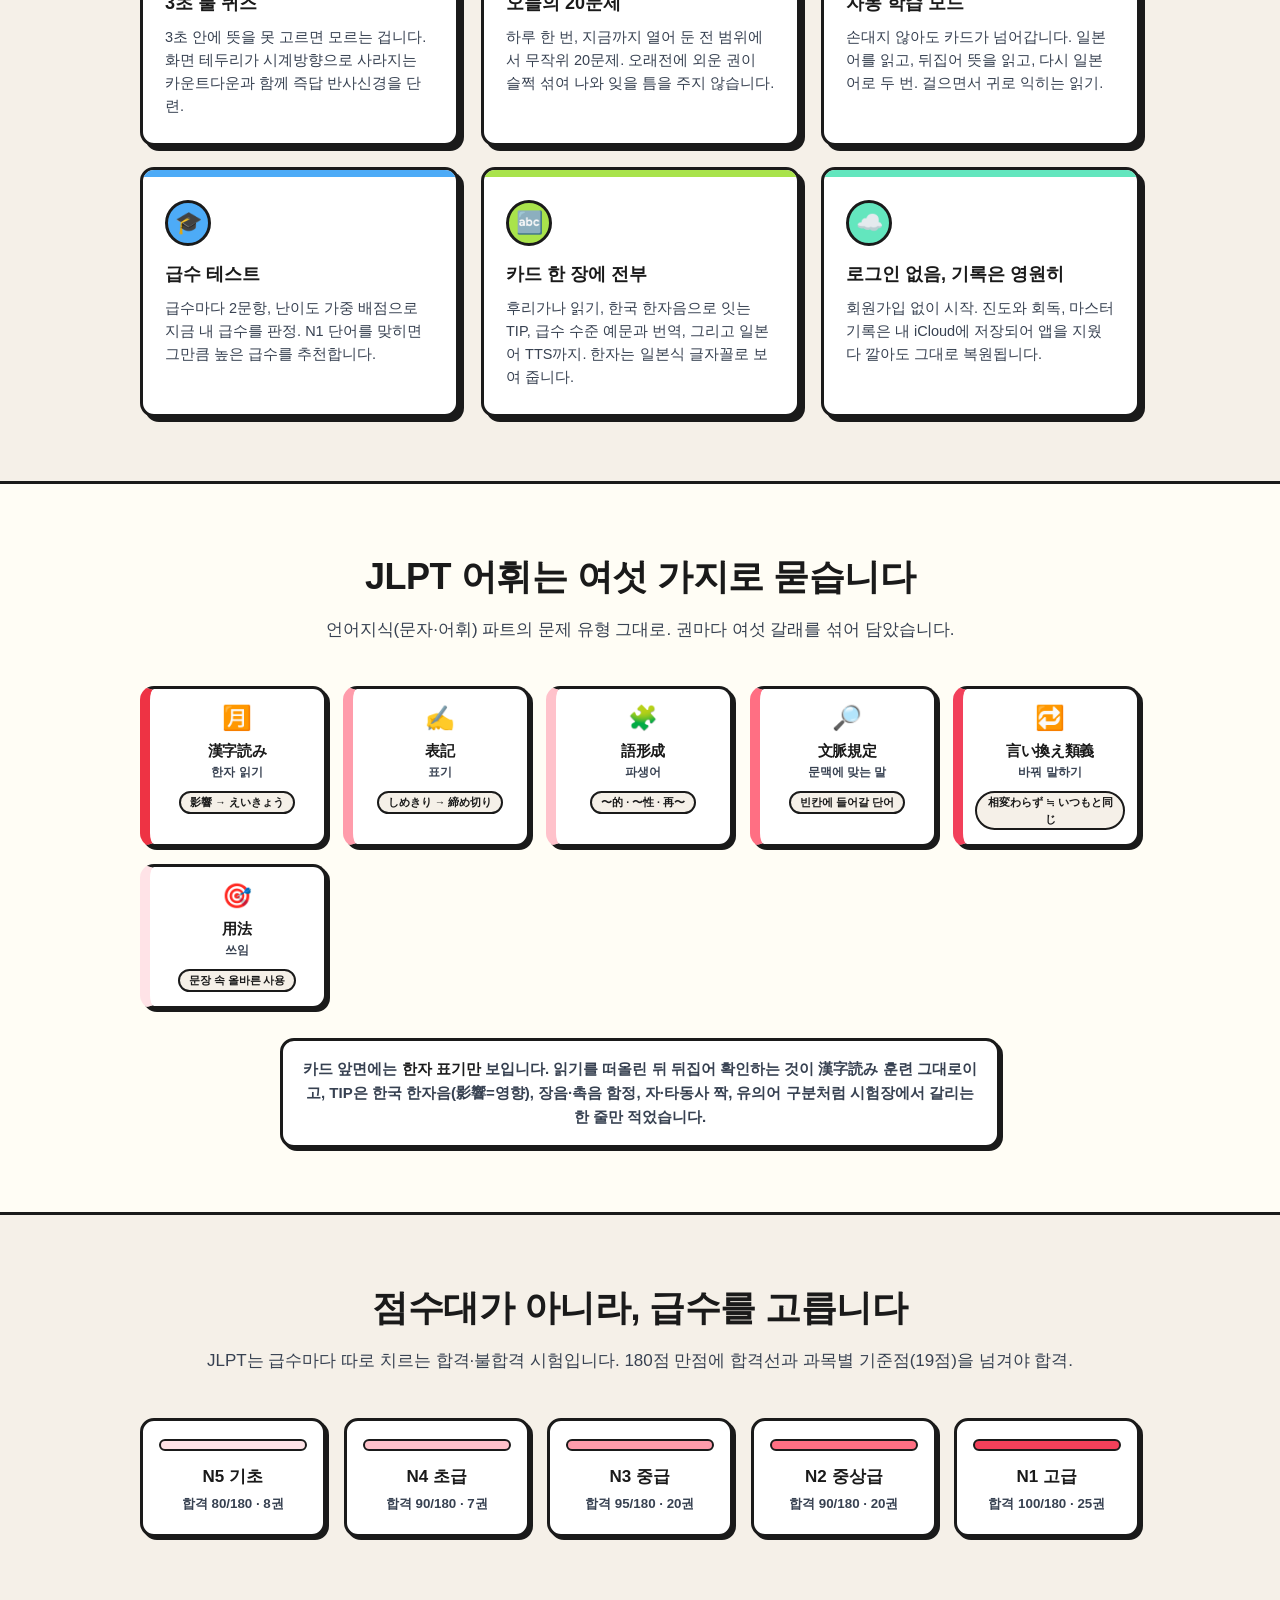
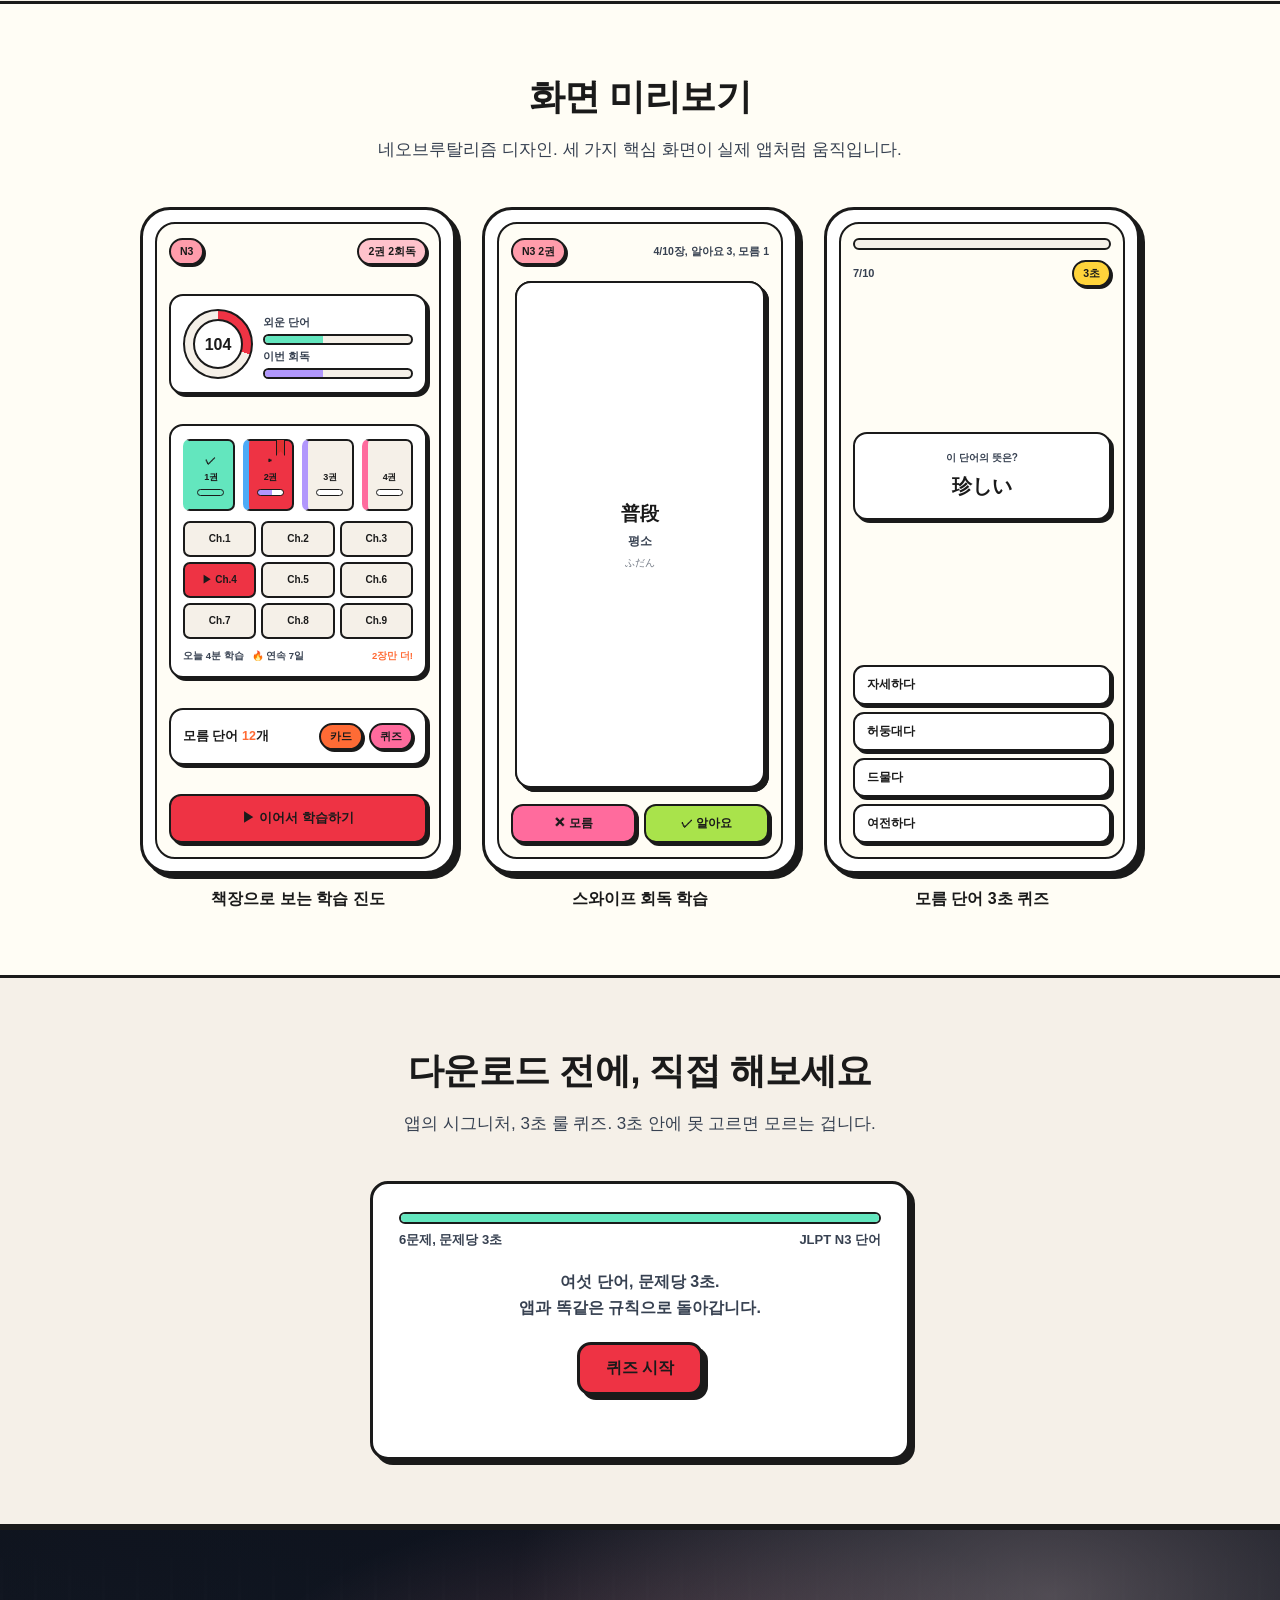
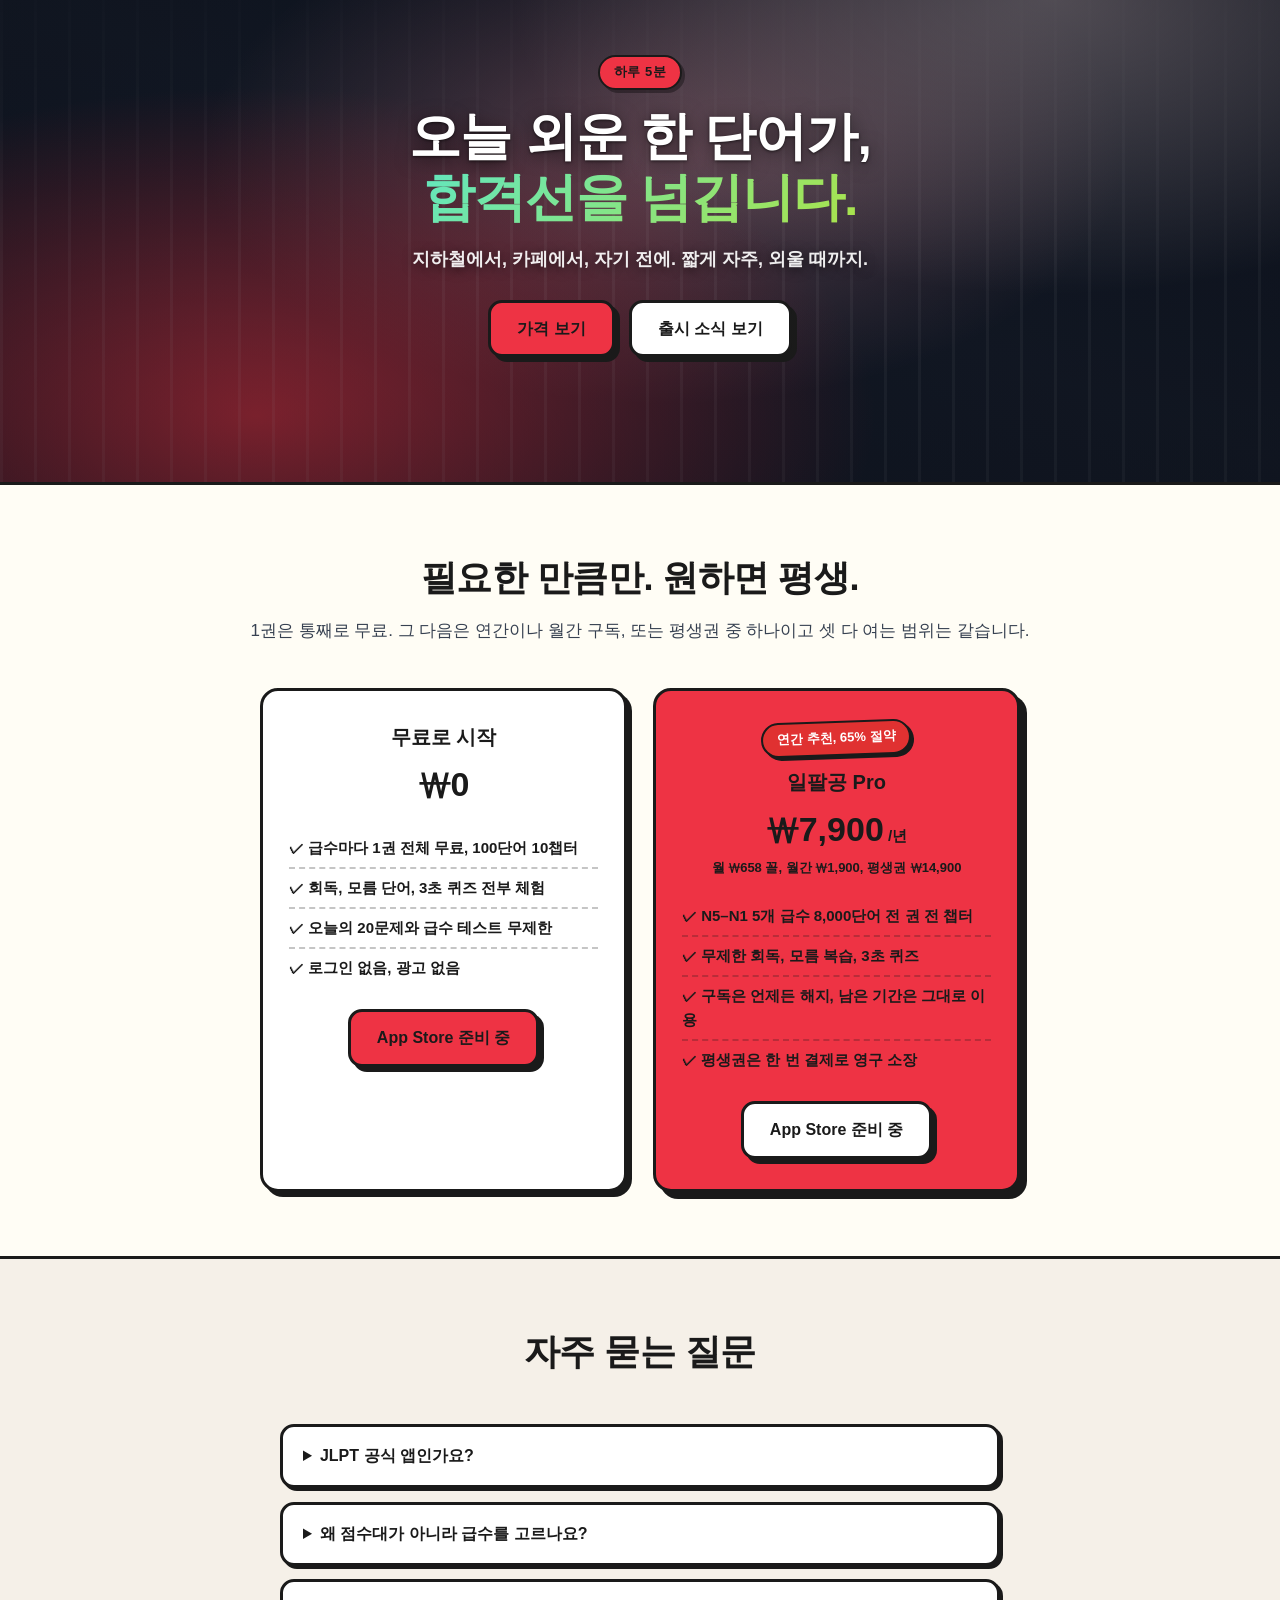
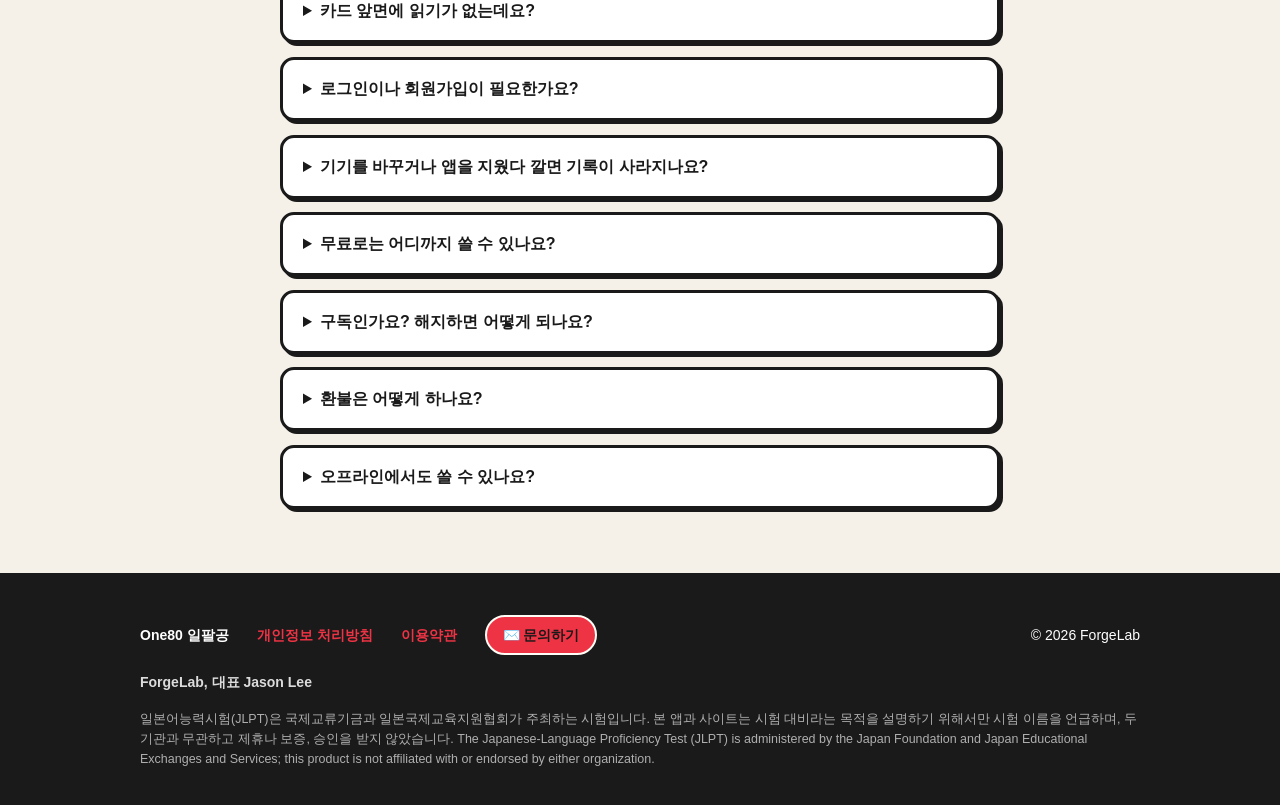
==== commit ebcd198d: "Site: drop the book-spine row under the wide film, as on 구구공 Co-Authored-By: Claude Opus 5 <noreply@" ====
--- a/docs/index.html
+++ b/docs/index.html
@@ -114,13 +114,6 @@
       <span class="kicker">회독 (回讀) · 돌려 읽기</span>
       <h2>보고, 또 보고.<br /><span class="film-hl">남을 때까지.</span></h2>
       <p>한 장씩 넘기고, 처음으로 돌아가 다시 넘깁니다. 모르는 단어가 익숙해질 때까지.</p>
-      <div class="spines" aria-hidden="true">
-        <span class="spine" style="background: #FFE3E7;">N5</span>
-        <span class="spine" style="background: #FFC2CB;">N4</span>
-        <span class="spine" style="background: #FF9CAB;">N3</span>
-        <span class="spine" style="background: #FF6F83;">N2</span>
-        <span class="spine" style="background: #F2405A;">N1</span>
-      </div>
     </div>
   </div>
 </section>
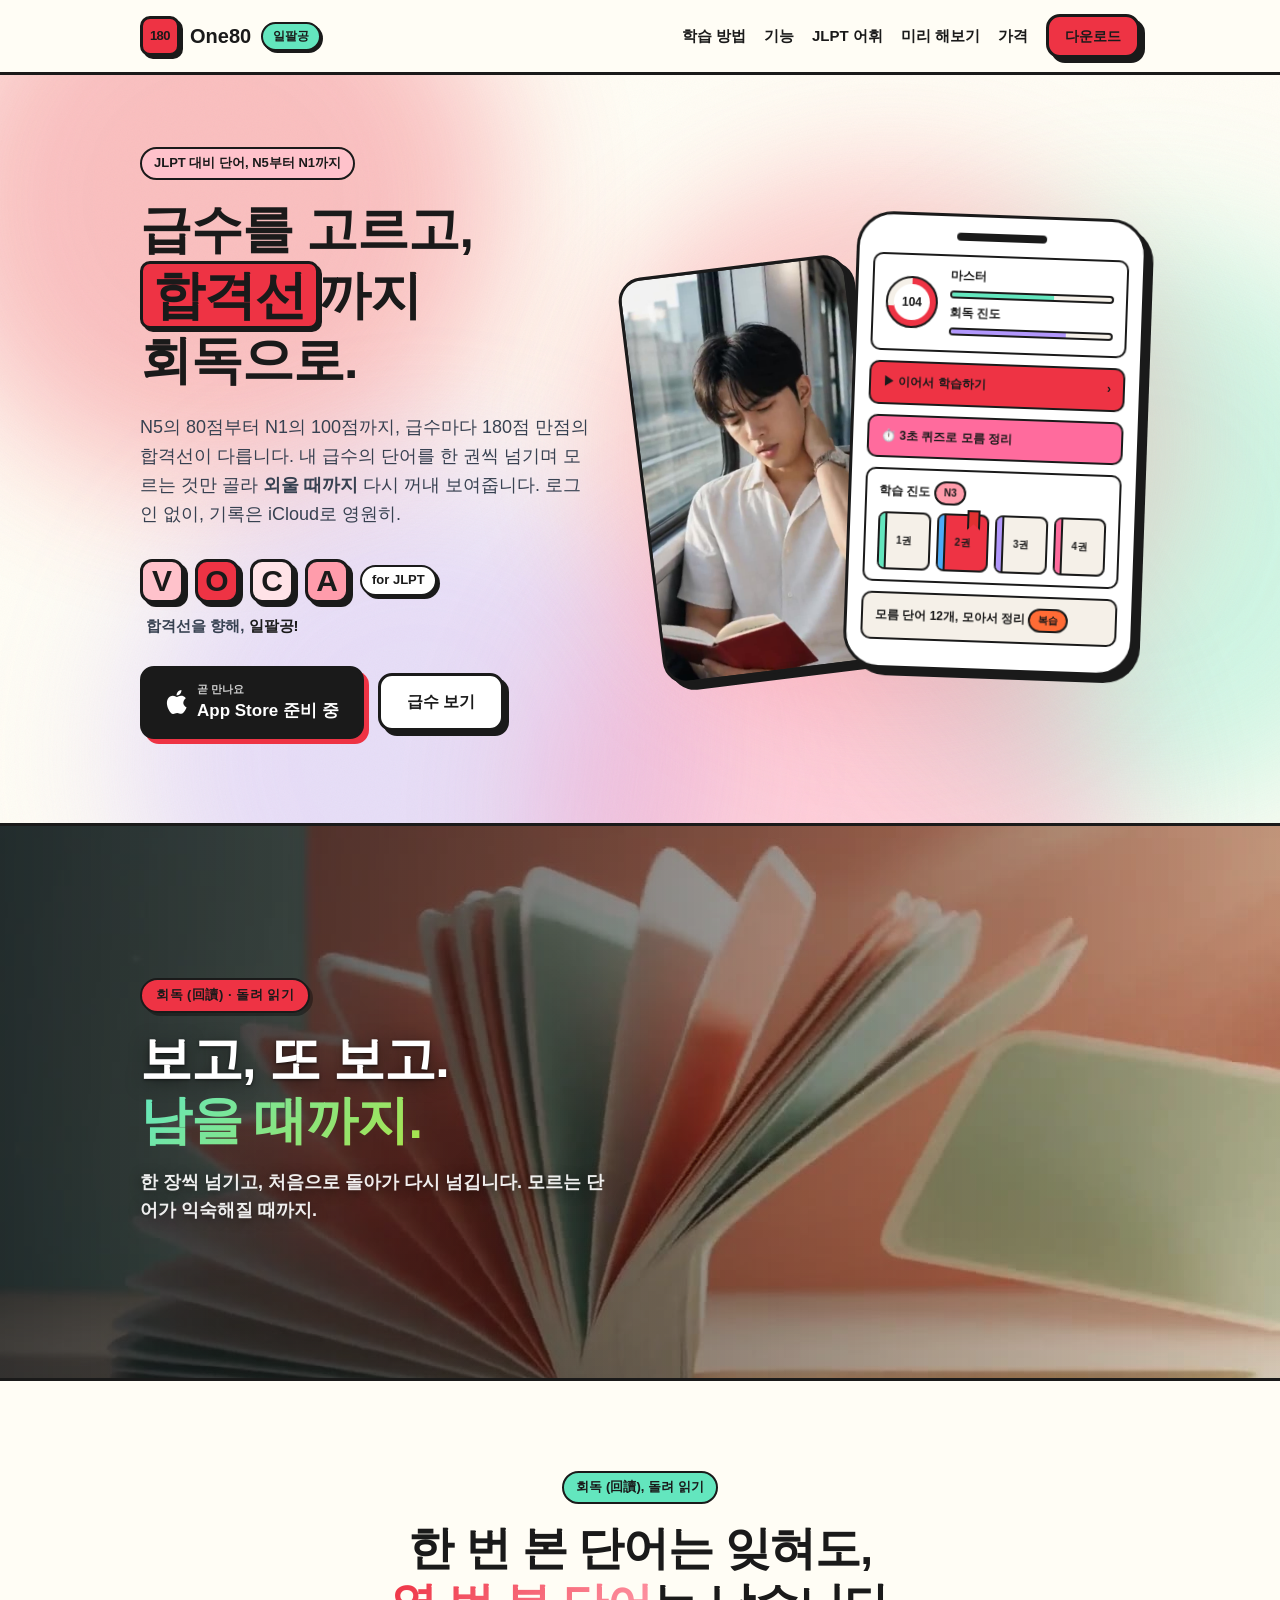
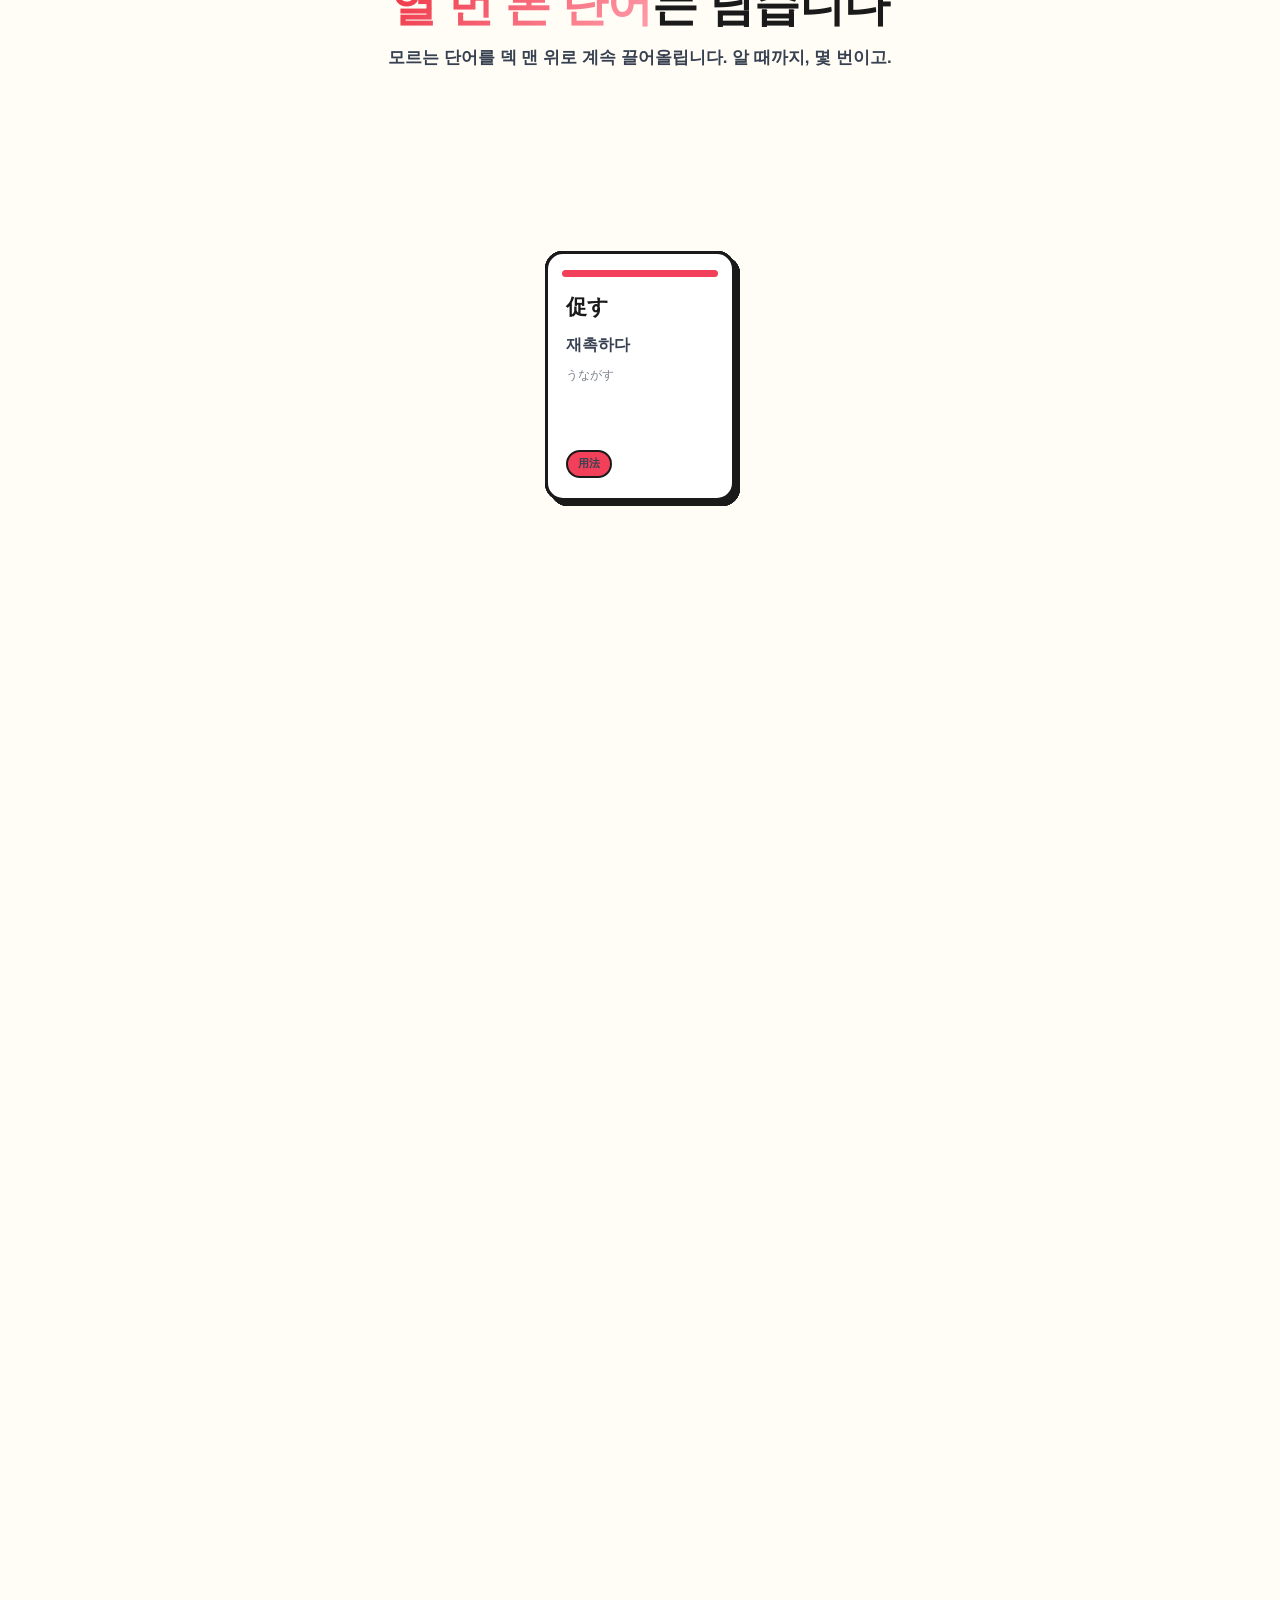
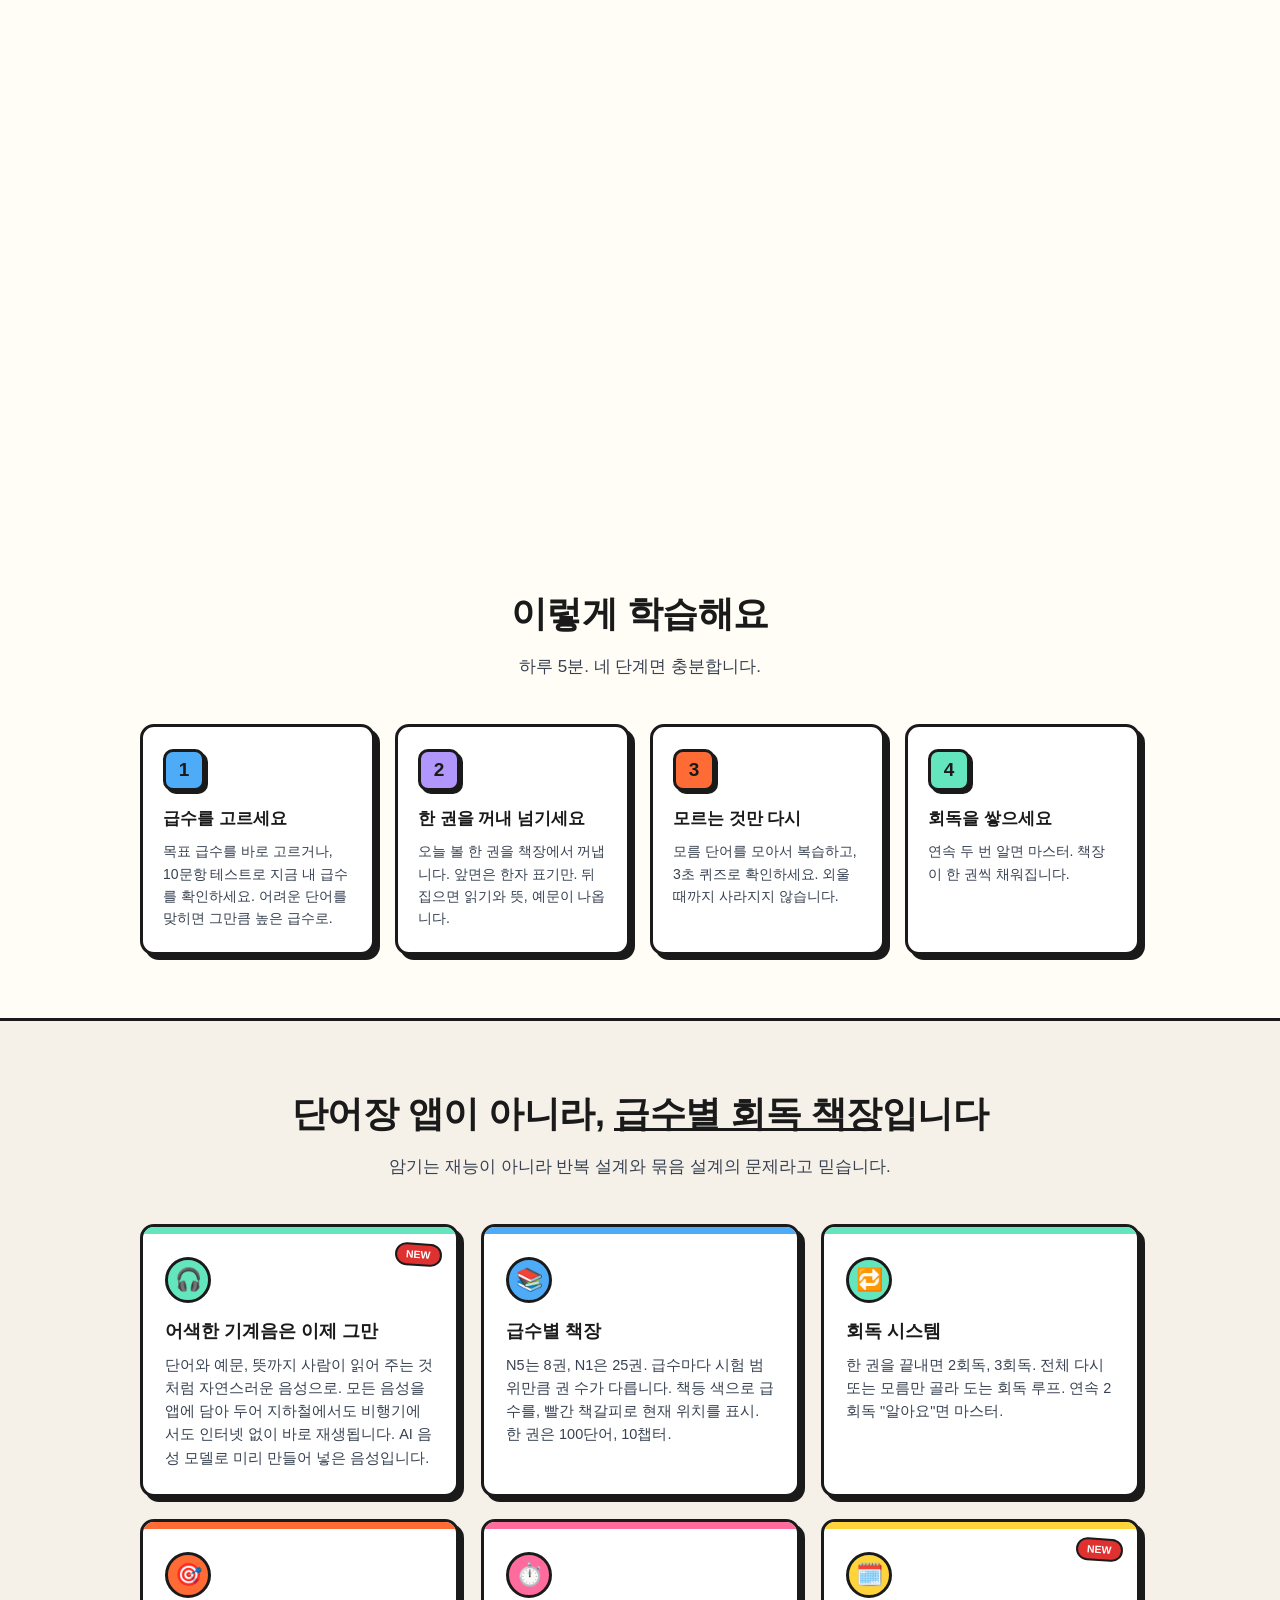
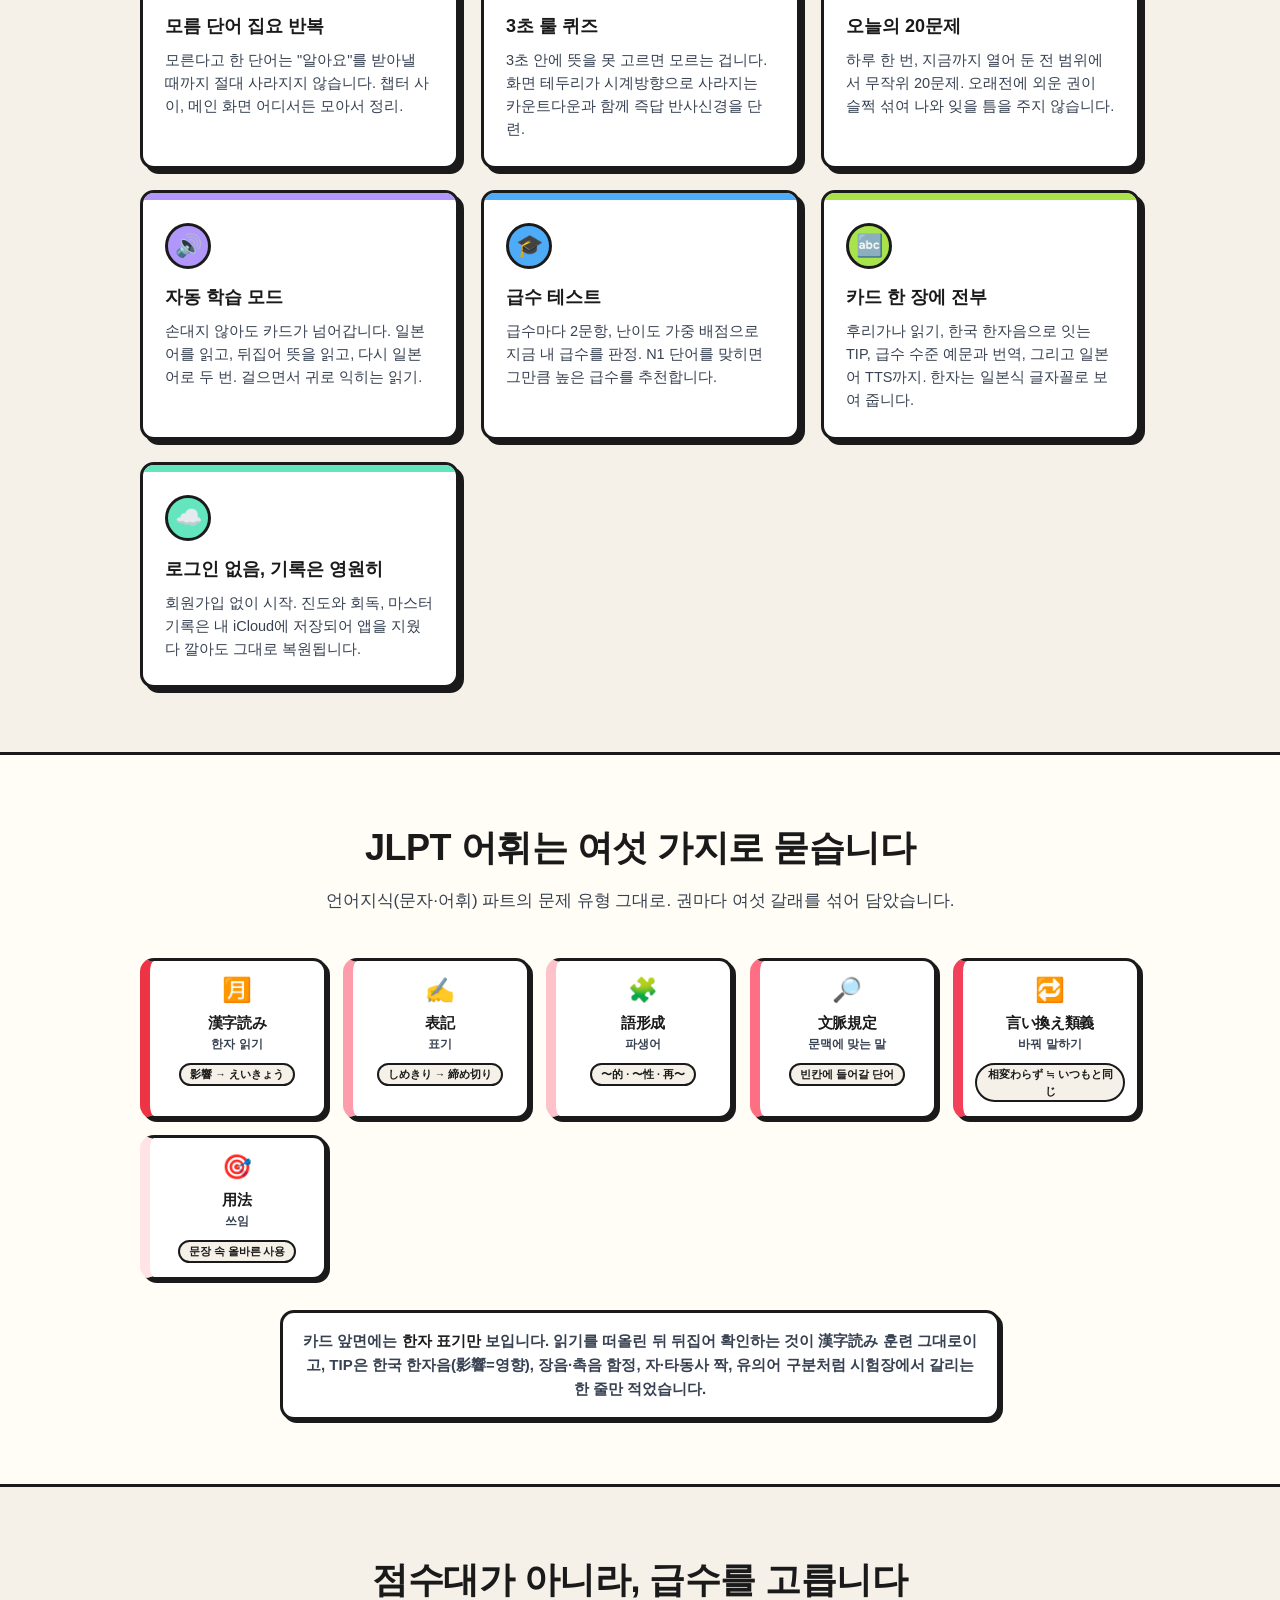
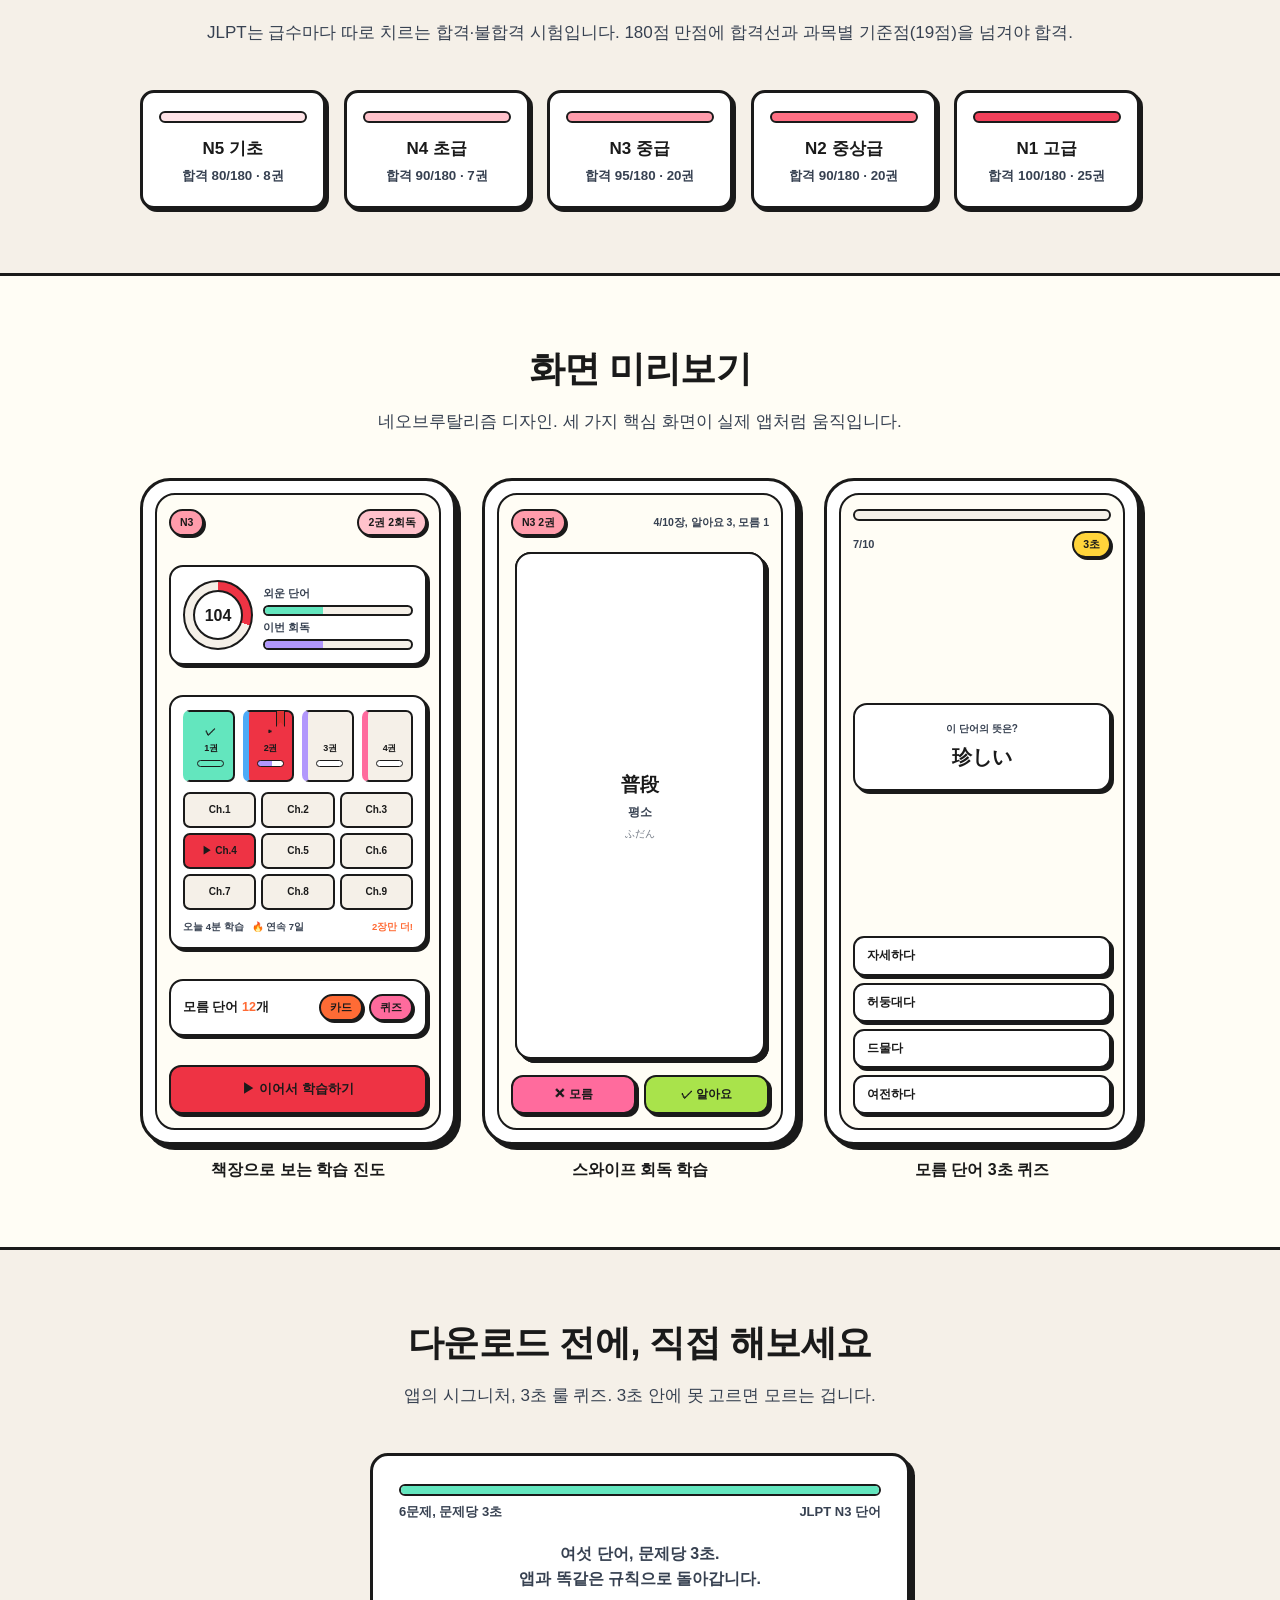
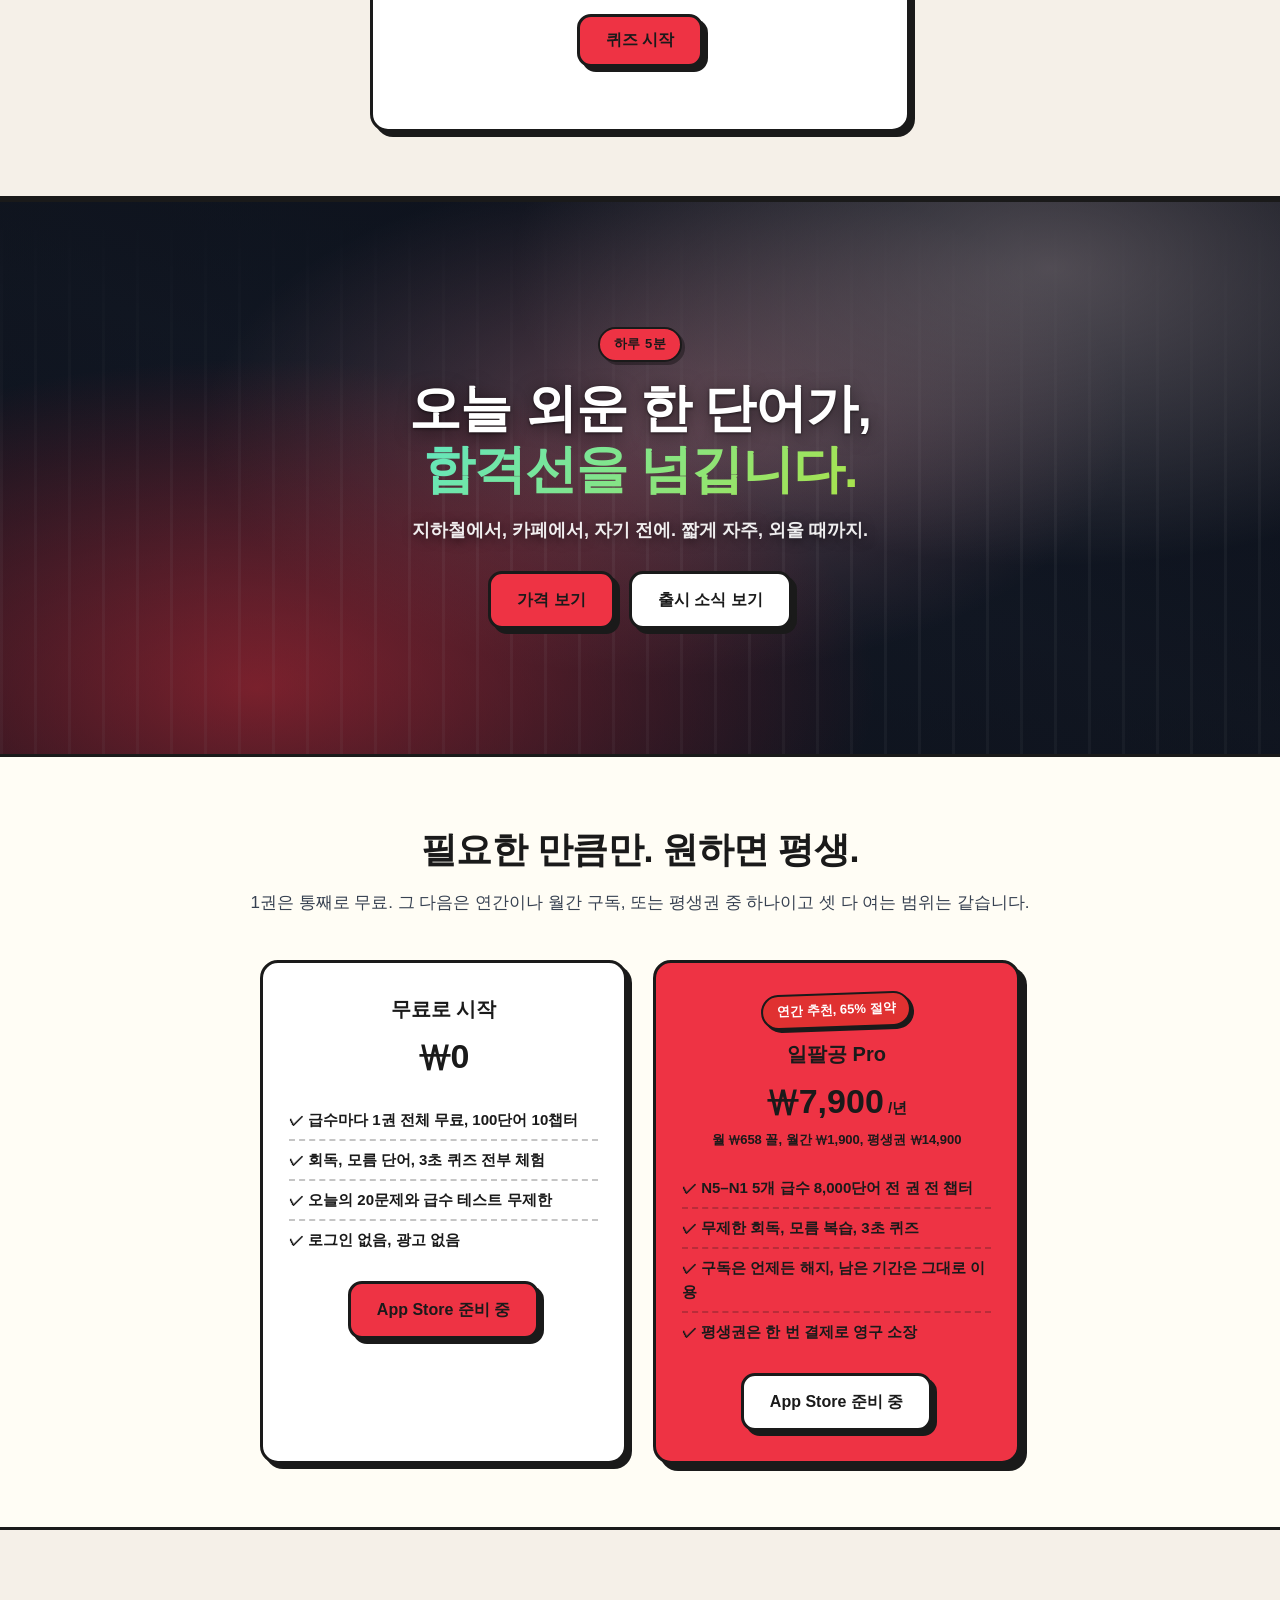
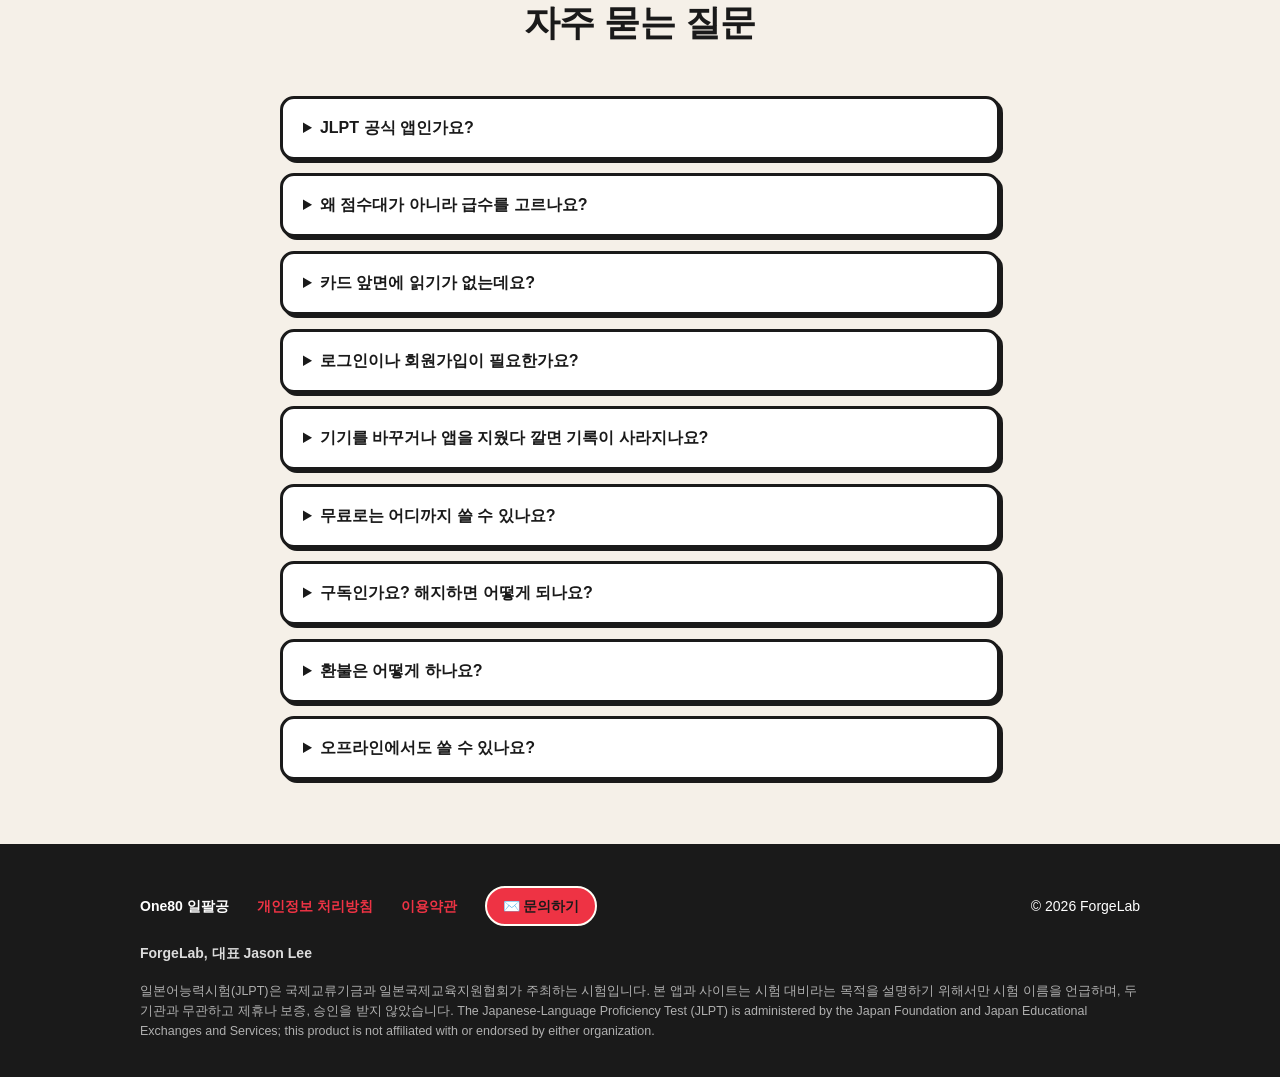
==== commit dfca725e: "Site: bundled natural voice, offline playback (AI-rendered audio) Co-Authored-By: Claude Opus 5 <nor" ====
--- a/docs/index.html
+++ b/docs/index.html
@@ -4,9 +4,9 @@
 <meta charset="UTF-8" />
 <meta name="viewport" content="width=device-width, initial-scale=1.0" />
 <title>One80 일팔공, 회독으로 끝내는 JLPT 단어</title>
-<meta name="description" content="One80(일팔공)은 JLPT(일본어능력시험) 대비 단어 앱입니다. N5부터 N1까지 급수를 고르고, 급수마다 180점 만점의 합격선을 향해 모르는 단어만 외울 때까지 회독. 로그인 없이, 기록은 iCloud로." />
+<meta name="description" content="One80(일팔공)은 JLPT(일본어능력시험) 대비 단어 앱입니다. N5부터 N1까지 급수를 고르고, 급수마다 180점 만점의 합격선을 향해 모르는 단어만 외울 때까지 회독. 로그인 없이, 기록은 iCloud로. 단어와 예문은 앱에 담긴 자연스러운 음성으로 인터넷 없이 들려줍니다." />
 <meta property="og:title" content="One80 일팔공, 회독으로 끝내는 JLPT 단어" />
-<meta property="og:description" content="JLPT N5–N1 급수별 단어 앱. 180점 만점, 합격선까지 모르는 단어만 외울 때까지 회독." />
+<meta property="og:description" content="JLPT N5–N1 급수별 단어 앱. 180점 만점, 합격선까지 모르는 단어만 외울 때까지 회독. 단어와 예문은 앱에 담긴 자연스러운 음성으로 인터넷 없이 들려줍니다." />
 <meta property="og:type" content="website" />
 <meta property="og:url" content="https://jsonpassion.github.io/J180/" />
 <link rel="canonical" href="https://jsonpassion.github.io/J180/" />
@@ -203,6 +203,12 @@
       <p>암기는 재능이 아니라 반복 설계와 묶음 설계의 문제라고 믿습니다.</p>
     </div>
     <div class="grid">
+      <div class="feature"><span class="new-flag">NEW</span>
+        <div class="strip" style="background: var(--mint);"></div>
+        <div class="icon" style="background: var(--mint);">🎧</div>
+        <h3>어색한 기계음은 이제 그만</h3>
+        <p>단어와 예문, 뜻까지 사람이 읽어 주는 것처럼 자연스러운 음성으로. 모든 음성을 앱에 담아 두어 지하철에서도 비행기에서도 인터넷 없이 바로 재생됩니다. AI 음성 모델로 미리 만들어 넣은 음성입니다.</p>
+      </div>
       <div class="feature">
         <div class="strip" style="background: var(--blue);"></div>
         <div class="icon" style="background: var(--blue);">📚</div>
